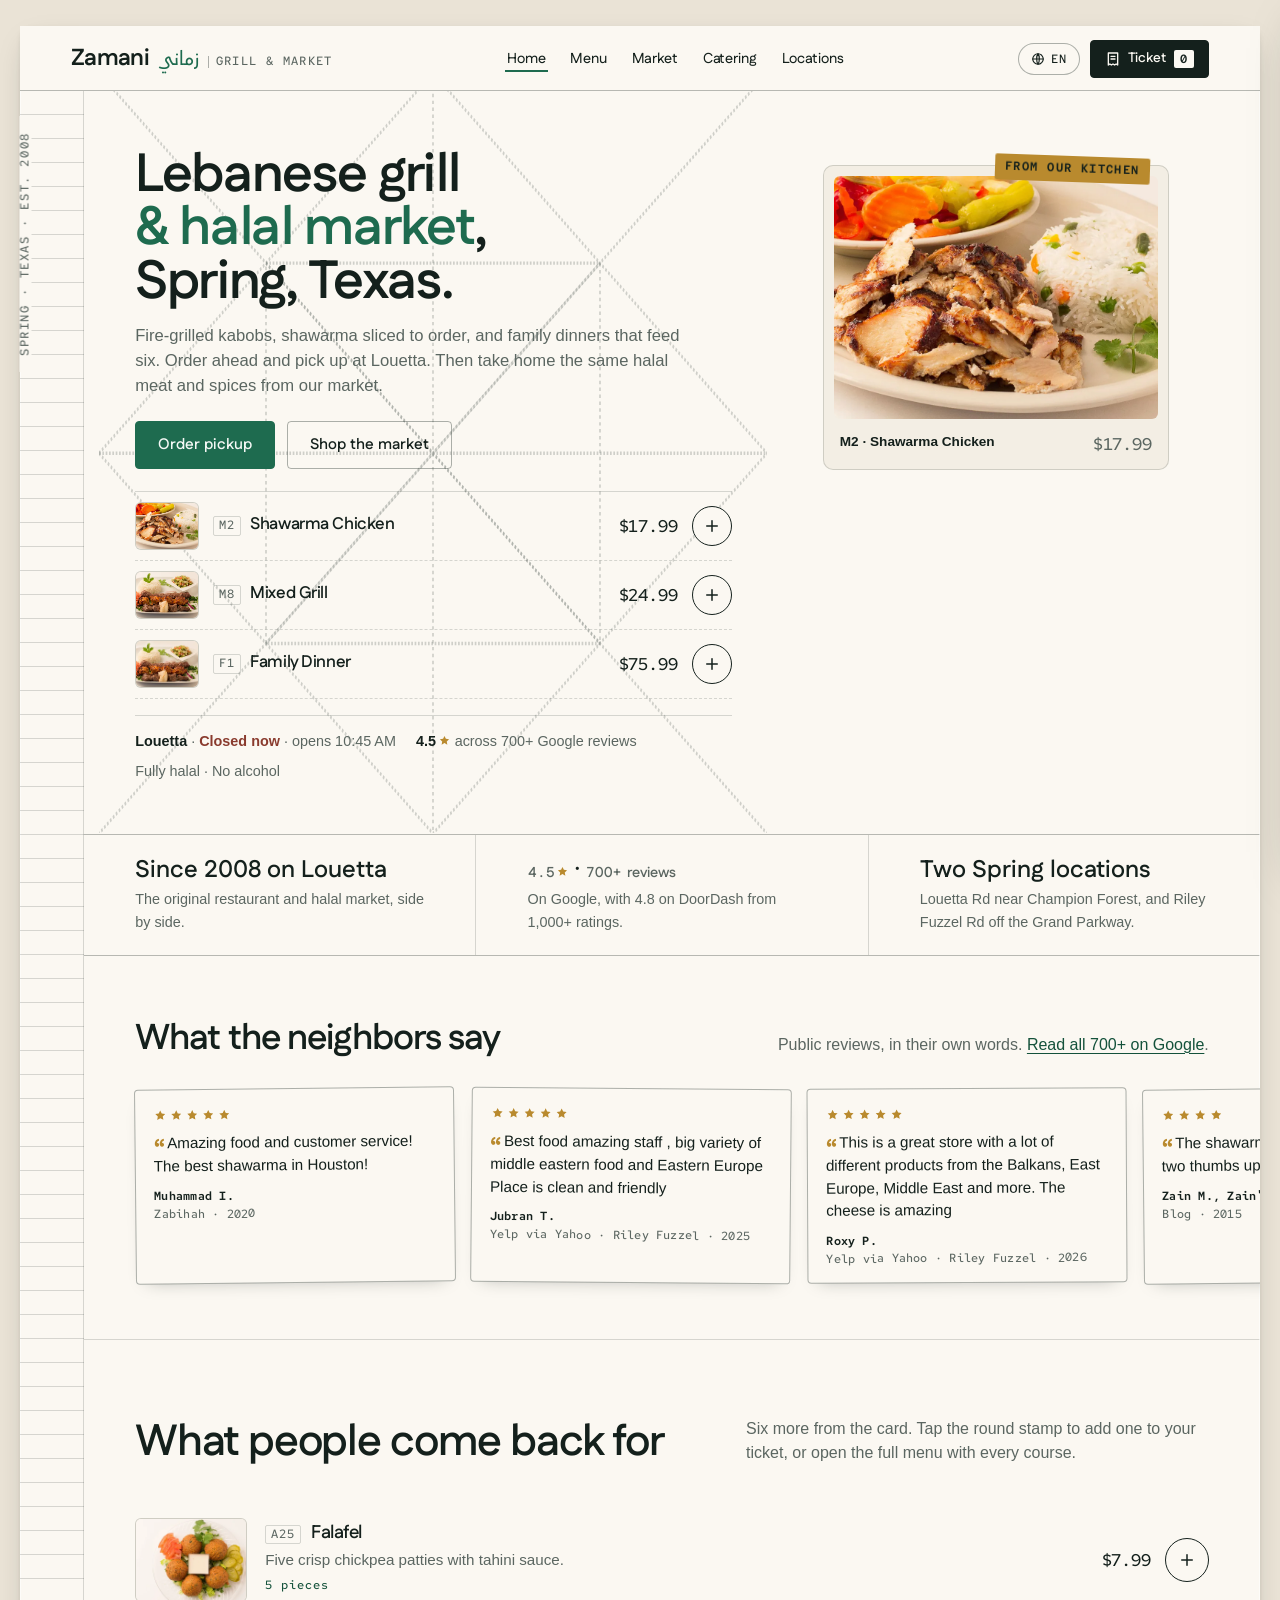
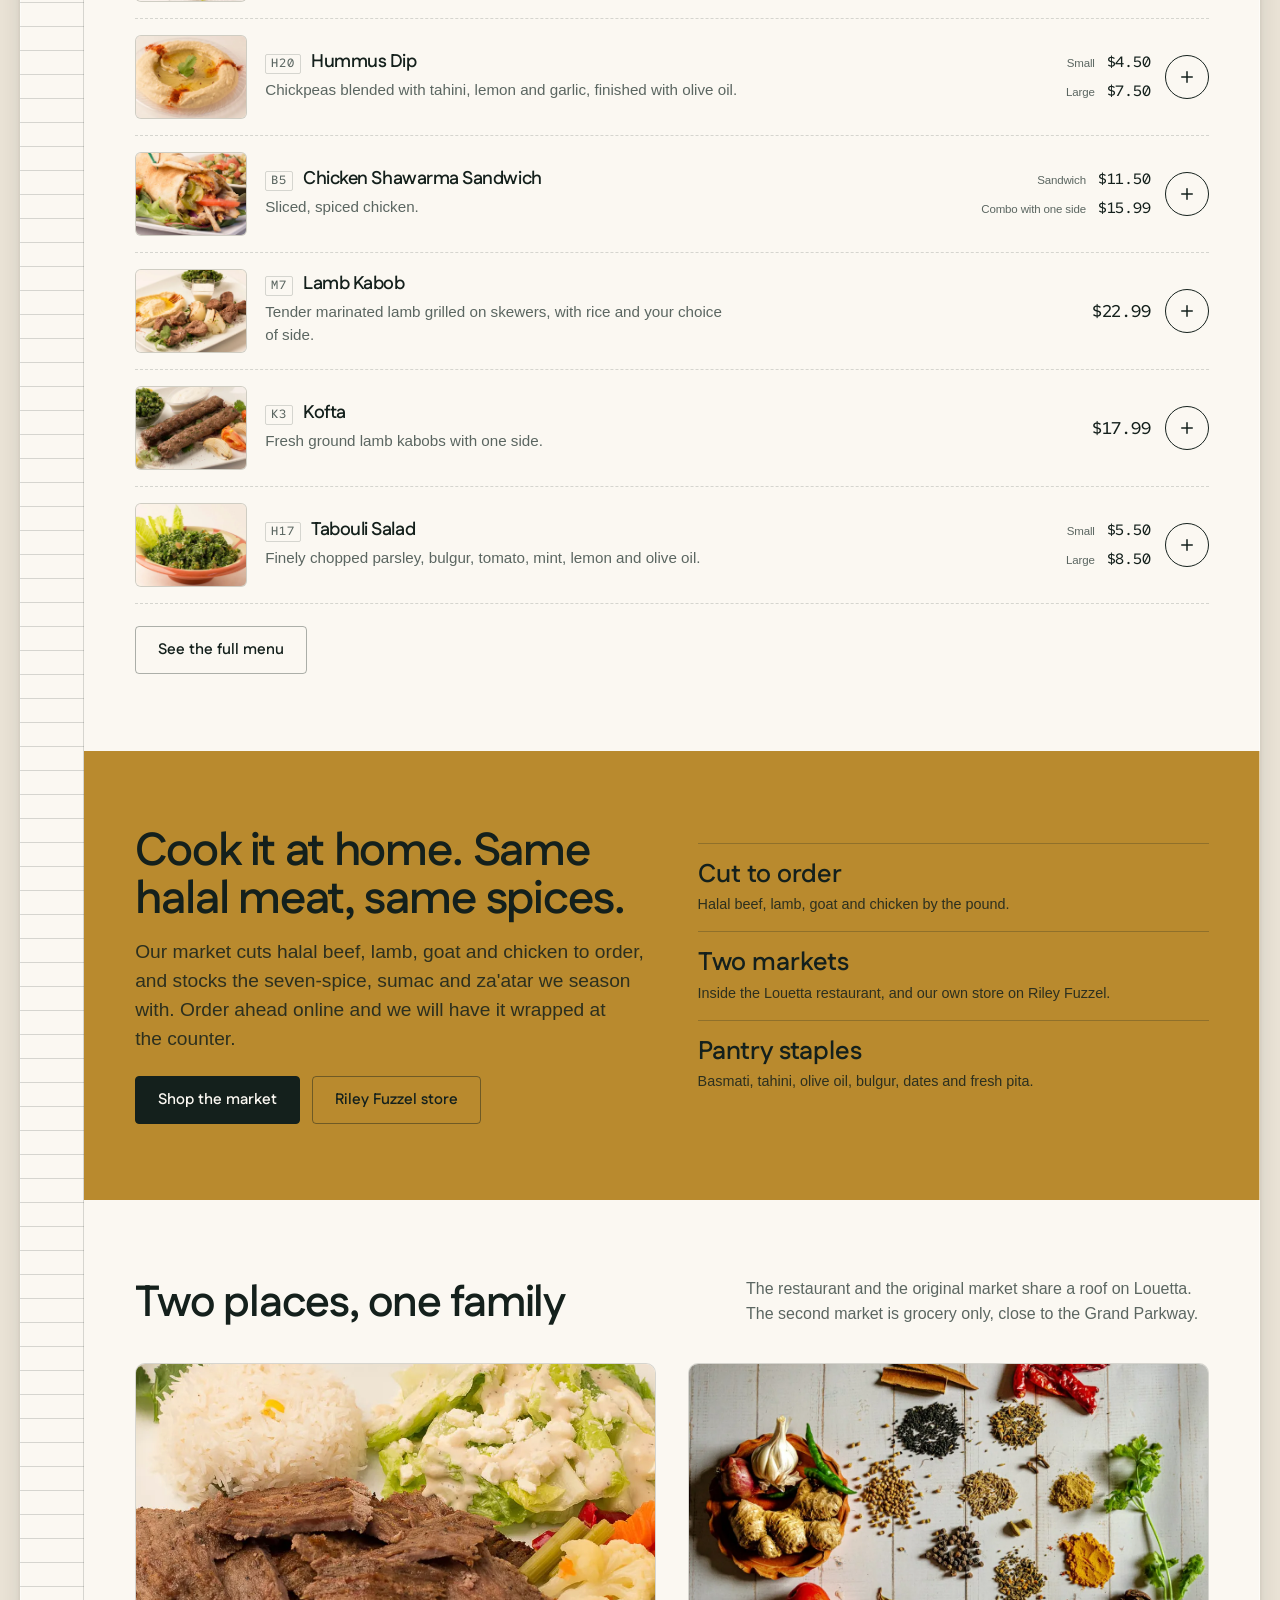
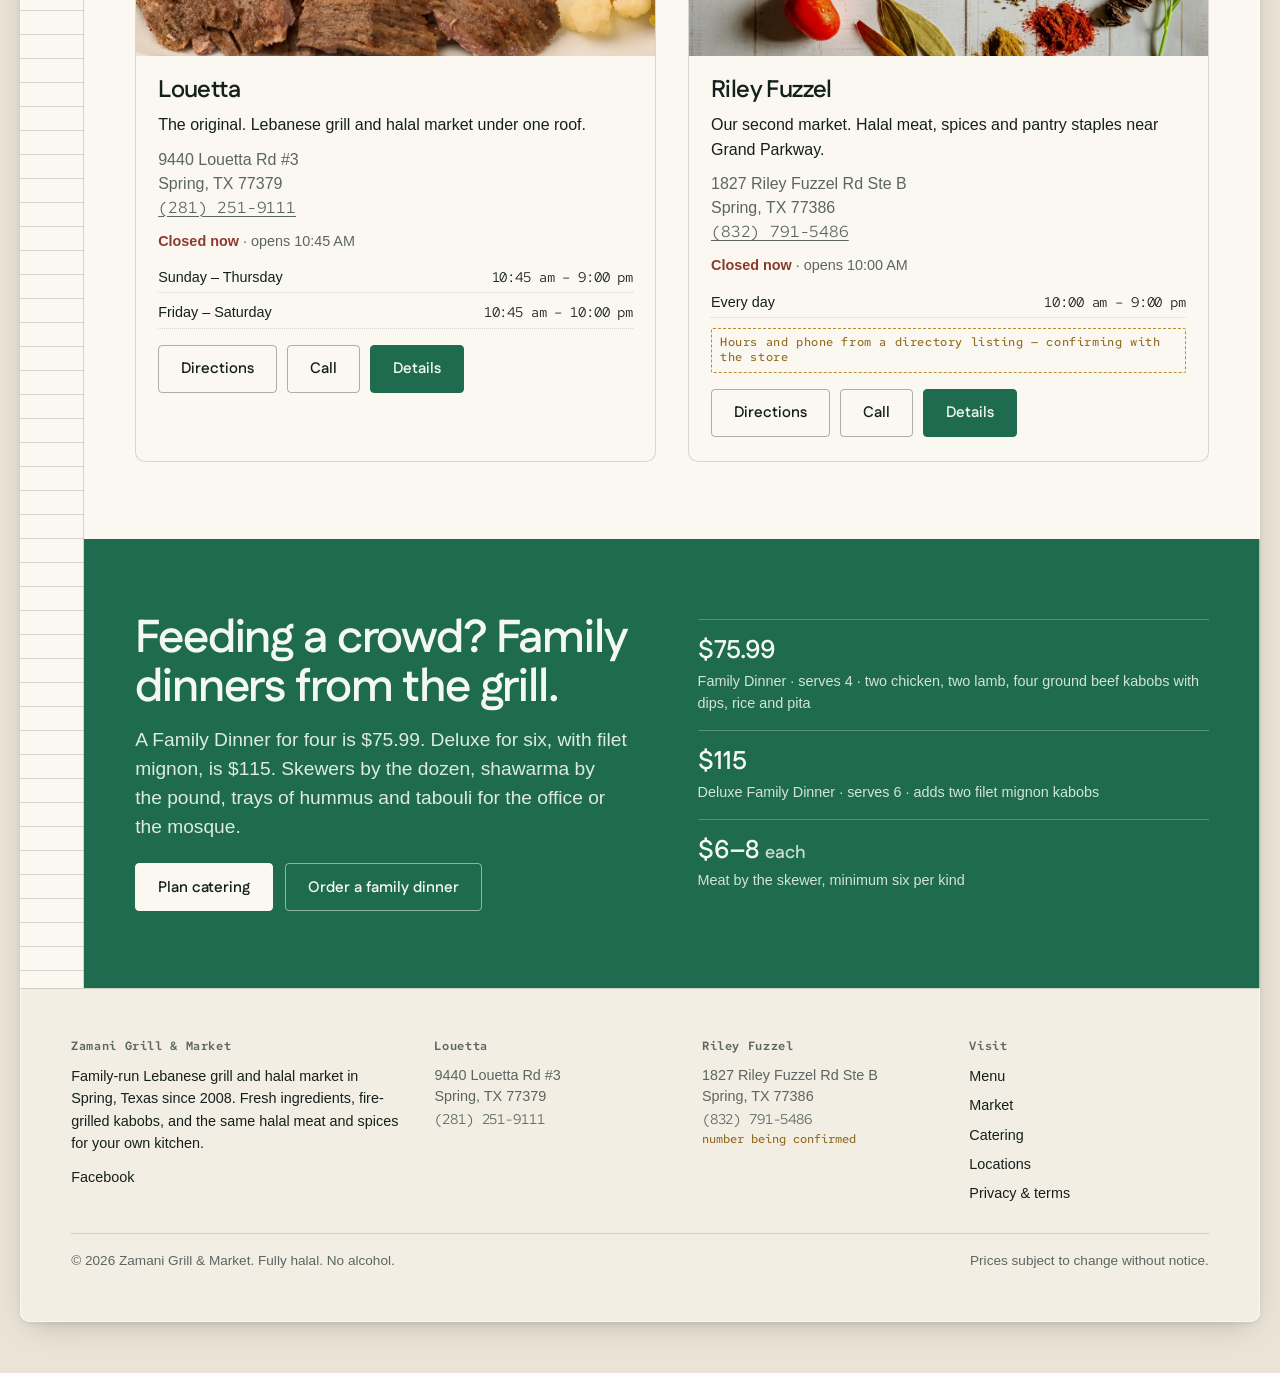
==== index.html @ 1d156557 "Design-system pass: collapse small text onto a 3-step ramp, tokenize on-cedar hairlines, record the " ====
<!doctype html>
<html lang="en" dir="ltr" data-tax="0.0825">
<head>
<title data-i18n="title.home">Zamani Grill &amp; Market · Lebanese Grill and Halal Market in Spring, TX</title>
<meta name="description" content="Family-run Lebanese grill and halal market in Spring, Texas. Order shawarma, kabobs and family dinners for pickup, or shop halal meat and spices at our Louetta and Riley Fuzzel locations.">
<meta property="og:title" content="Zamani Grill & Market — Spring, TX">
<meta property="og:description" content="Lebanese grill and halal market. Order pickup online. Two Spring locations.">
<meta property="og:image" content="https://zamanigrill.com/img/menu/img-7197.webp">
<meta property="og:type" content="website">
<!-- @head -->
<meta charset="utf-8">
<meta name="viewport" content="width=device-width, initial-scale=1, viewport-fit=cover">
<link rel="icon" href="favicon.svg" type="image/svg+xml">
<link rel="canonical" href="https://zamanigrill.com/">
<link rel="alternate" hreflang="ar" href="https://zamanigrill.com/?lang=ar">
<link rel="alternate" hreflang="fa" href="https://zamanigrill.com/?lang=fa">
<link rel="alternate" hreflang="hi" href="https://zamanigrill.com/?lang=hi">
<link rel="alternate" hreflang="ur" href="https://zamanigrill.com/?lang=ur">
<link rel="alternate" hreflang="en" href="https://zamanigrill.com/">
<link rel="alternate" hreflang="x-default" href="https://zamanigrill.com/">
<meta name="theme-color" content="#FBF8F2">
<link rel="preconnect" href="https://fonts.googleapis.com">
<link rel="preconnect" href="https://fonts.gstatic.com" crossorigin>
<link rel="stylesheet" href="https://fonts.googleapis.com/css2?family=Fustat:wght@500..700&family=Red+Hat+Mono:wght@400;500&display=swap">
<link rel="stylesheet" href="css/site.css">
<script>try{var l=localStorage.getItem("zamani-lang");if(l){l=JSON.parse(l);if(l&&l!=="en"){document.documentElement.lang=l;document.documentElement.dir=(l==="hi")?"ltr":"rtl"}}}catch(e){}</script>
<!-- /@head -->
<!-- @jsonld-home -->
<script type="application/ld+json">{"@context":"https://schema.org","@graph":[{"@type":"Organization","@id":"https://zamanigrill.com/#org","name":"Zamani Grill & Market","url":"https://zamanigrill.com/","logo":"https://zamanigrill.com/img/brand/mark.svg","sameAs":["https://www.facebook.com/zamanimarketgrill"]},{"@type":["Restaurant","GroceryStore"],"@id":"https://zamanigrill.com/tx/spring/louetta/#place","name":"Zamani Grill & Market — Louetta","url":"https://zamanigrill.com/tx/spring/louetta/","telephone":"+12812519111","image":"https://zamanigrill.com/img/menu/img-78671.webp","servesCuisine":["Lebanese","Mediterranean","Middle Eastern","Halal"],"priceRange":"$$","acceptsReservations":false,"address":{"@type":"PostalAddress","streetAddress":"9440 Louetta Rd #3","addressLocality":"Spring","addressRegion":"TX","postalCode":"77379","addressCountry":"US"},"geo":{"@type":"GeoCoordinates","latitude":30.0145,"longitude":-95.5413},"openingHoursSpecification":[{"@type":"OpeningHoursSpecification","dayOfWeek":["Sunday","Monday","Tuesday","Wednesday","Thursday"],"opens":"10:45","closes":"21:00"},{"@type":"OpeningHoursSpecification","dayOfWeek":["Friday","Saturday"],"opens":"10:45","closes":"22:00"}],"hasMap":"https://www.google.com/maps/search/?api=1&query=Zamani+Grill+9440+Louetta+Rd+%233+Spring+TX+77379","parentOrganization":{"@id":"https://zamanigrill.com/#org"},"hasMenu":"https://zamanigrill.com/menu"},{"@type":"GroceryStore","@id":"https://zamanigrill.com/tx/spring/riley-fuzzel/#place","name":"Zamani International Market — Riley Fuzzel","url":"https://zamanigrill.com/tx/spring/riley-fuzzel/","image":"https://zamanigrill.com/img/market/spices-white.webp","priceRange":"$$","acceptsReservations":false,"address":{"@type":"PostalAddress","streetAddress":"1827 Riley Fuzzel Rd Ste B","addressLocality":"Spring","addressRegion":"TX","postalCode":"77386","addressCountry":"US"},"geo":{"@type":"GeoCoordinates","latitude":30.105,"longitude":-95.415},"openingHoursSpecification":[{"@type":"OpeningHoursSpecification","dayOfWeek":["Sunday","Monday","Tuesday","Wednesday","Thursday","Friday","Saturday"],"opens":"10:00","closes":"21:00"}],"hasMap":"https://www.google.com/maps/search/?api=1&query=Zamani+International+Market+1827+Riley+Fuzzel+Rd+Ste+B+Spring+TX+77386","parentOrganization":{"@id":"https://zamanigrill.com/#org"}}]}</script>
<!-- /@jsonld-home -->
</head>
<body class="page-home">
<!-- @contract -->
<!--
  DIRECTION CONTRACT — Levant Menu Card (seed 0db87a8c)
  THESIS: The menu is the page. A bright card of typography where every dish, price and pickup time is already set, English and
  Arabic at equal weight, and the photo is the garnish. It refuses the full-bleed food hero with an "Order Online" button.
  OWN-WORLD: Card stock #FBF8F2 as a shadowed sheet on a darker counter; ink #14201C; one cedar green #1E6B4F that owns whole
  regions (order rail, catering band); brass #B98A2E for the market; hairline rules, dashed dish leaders, tabular Red Hat Mono
  prices; Fustat for Latin and Arabic; round stamp "add", pill quantity, square remove; a left ruler rail aligning every course.
  STORY: A hungry neighbor sees the first course and its prices in one glance, adds in one tap, pays on the kitchen's own
  Priority payment page, and learns the same halal meat is sold next door.
  FIRST VIEWPORT: Left 7/12: wordmark, headline, lede, two actions, open-now line. Right 5/12: one framed dish photo cycling
  through the owner's own studio shots under a brass stamp. Phone: frame first, headline, cedar order rail pinned to the bottom.
  FORM: Levant Menu Card, candidate 7 of 7 on the grounded list, assigned by the roll; built code-led.
  FINISH: unreviewed and undocumented is unfinished; this build ends with the finish review, the verdict, DESIGN.md, and every
  shipping raster carrying its provenance.
-->
<!-- /@contract -->
<div class="sheet">
<!-- @header -->
<header class="top">
  <a class="wordmark" href="./" aria-label="Zamani Grill & Market, home"><span class="lat">Zamani</span><span class="ar" lang="ar" aria-hidden="true">زماني</span><span class="sub">Grill &amp; Market</span></a>
  <nav class="nav" aria-label="Site"><a href="./" aria-current="page" data-i18n="nav.home">Home</a><a href="menu" data-i18n="nav.menu">Menu</a><a href="market" data-i18n="nav.market">Market</a><a href="catering" data-i18n="nav.catering">Catering</a><a href="locations" data-i18n="nav.locations">Locations</a></nav>
  <div class="top-actions">
    <details class="lang"><summary aria-label="Language"><svg viewBox="0 0 24 24" fill="none" stroke="currentColor" stroke-width="2" stroke-linecap="round" aria-hidden="true"><circle cx="12" cy="12" r="9"/><path d="M3 12h18M12 3c3 3.5 3 14.5 0 18M12 3c-3 3.5-3 14.5 0 18"/></svg><span class="cur">EN</span></summary><div class="lang-menu" role="group" aria-label="Choose language"></div></details>
    <button type="button" class="cartbtn" data-open-ticket aria-label="Open your ticket"><svg width="16" height="16" viewBox="0 0 24 24" fill="none" stroke="currentColor" stroke-width="2" stroke-linecap="round" stroke-linejoin="round" aria-hidden="true"><path d="M5 3h14v18l-2.3-1.6L14.4 21l-2.4-1.6L9.6 21l-2.3-1.6L5 21z"/><path d="M9 8h6M9 12h6"/></svg><span class="lbl" data-i18n="cart.ticket">Ticket</span><span class="count">0</span></button>
  </div>
</header>
<!-- /@header -->
<div class="grid">
  <div class="rail" aria-hidden="true"><span class="rail-label">Spring · Texas · Est. 2008</span></div>
  <main class="main" id="main">

    <section class="hero">
      <div class="hero-copy">
        <svg class="lattice" viewBox="0 0 400 220" aria-hidden="true" preserveAspectRatio="none">
          <g fill="none" stroke="var(--line-strong)" stroke-width="1" pathLength="1">
            <path d="M0 110 L200 0 L400 110 L200 220 Z"/><path d="M100 55 L300 55 L300 165 L100 165 Z"/><path d="M200 0 V220 M0 110 H400"/>
            <path d="M100 55 L200 110 L300 55 M100 165 L200 110 L300 165"/><path d="M0 0 L400 220 M400 0 L0 220"/>
          </g>
        </svg>
        <h1 data-i18n="hero.h1" data-i18n-html>Lebanese grill <em>&amp; halal market</em>, Spring, Texas.</h1>
        <p class="lede" data-i18n="hero.lede">Fire-grilled kabobs, shawarma sliced to order, and family dinners that feed six. Order ahead and pick up at Louetta. Then take home the same halal meat and spices from our market.</p>
        <div class="hero-cta">
          <a class="btn" href="menu" data-i18n="hero.order">Order pickup</a>
          <a class="btn ghost" href="market" data-i18n="hero.market">Shop the market</a>
        </div>
        <div class="dishes hero-dishes">
          <h2 class="visually-hidden" data-i18n="hero.first">First course</h2>
<!-- @hero-dishes -->
<article class="dish" data-item="{&quot;id&quot;:&quot;M2&quot;,&quot;name&quot;:&quot;Shawarma Chicken&quot;,&quot;kind&quot;:&quot;menu&quot;,&quot;price&quot;:17.99,&quot;choices&quot;:[{&quot;label&quot;:&quot;Side&quot;,&quot;options&quot;:[&quot;House salad&quot;,&quot;Tabouli&quot;,&quot;Hummus&quot;,&quot;Baba ghanouge&quot;,&quot;Rice&quot;,&quot;Fries&quot;,&quot;Cucumbers &amp; yogurt&quot;]}]}" id="item-M2">
  <img class="dish-img" src="img/menu/img-00701-sm.webp" width="480" height="359" alt="Shawarma Chicken" loading="lazy" decoding="async">
  <div class="dish-body"><h3><span class="code">M2</span>Shawarma Chicken</h3><p data-i18n="menu.M2.desc">Sliced chicken shawarma with rice, garlic sauce and your choice of side.</p></div>
  <div class="dish-side"><span class="price">$17.99</span><button type="button" class="add" aria-label="Add Shawarma Chicken"><svg viewBox="0 0 24 24" aria-hidden="true"><path d="M12 5v14M5 12h14"/></svg></button></div>
</article>
<article class="dish" data-item="{&quot;id&quot;:&quot;M8&quot;,&quot;name&quot;:&quot;Mixed Grill&quot;,&quot;kind&quot;:&quot;menu&quot;,&quot;price&quot;:24.99,&quot;choices&quot;:[{&quot;label&quot;:&quot;Side&quot;,&quot;options&quot;:[&quot;House salad&quot;,&quot;Tabouli&quot;,&quot;Hummus&quot;,&quot;Baba ghanouge&quot;,&quot;Rice&quot;,&quot;Fries&quot;,&quot;Cucumbers &amp; yogurt&quot;]}]}" id="item-M8">
  <img class="dish-img" src="img/menu/img-7197-sm.webp" width="480" height="359" alt="Mixed Grill" loading="lazy" decoding="async">
  <div class="dish-body"><h3><span class="code">M8</span>Mixed Grill</h3><p data-i18n="menu.M8.desc">One skewer each of chicken, lamb and ground beef kabob, with rice, garlic sauce and your choice of side.</p></div>
  <div class="dish-side"><span class="price">$24.99</span><button type="button" class="add" aria-label="Add Mixed Grill"><svg viewBox="0 0 24 24" aria-hidden="true"><path d="M12 5v14M5 12h14"/></svg></button></div>
</article>
<article class="dish" data-item="{&quot;id&quot;:&quot;F1&quot;,&quot;name&quot;:&quot;Family Dinner&quot;,&quot;kind&quot;:&quot;menu&quot;,&quot;price&quot;:75.99}" id="item-F1">
  <img class="dish-img" src="img/menu/zamani-mediterranean-grill-spring-01-sm.webp" width="480" height="359" alt="Family Dinner" loading="lazy" decoding="async">
  <div class="dish-body"><h3><span class="code">F1</span>Family Dinner</h3><p data-i18n="menu.F1.desc">Serves 4. Two chicken tika kabobs, two lamb kabobs, four ground beef kabobs, hummus, baba ghanouge, rice, garlic sauce and pita bread.</p><span class="tag">Serves 4</span></div>
  <div class="dish-side"><span class="price">$75.99</span><button type="button" class="add" aria-label="Add Family Dinner"><svg viewBox="0 0 24 24" aria-hidden="true"><path d="M12 5v14M5 12h14"/></svg></button></div>
</article>
<!-- /@hero-dishes -->
        </div>
        <div class="hero-meta">
          <span><b>Louetta</b> · <span data-open-now='[{"dayCodes":["Su","Mo","Tu","We","Th"],"open":"10:45","close":"21:00"},{"dayCodes":["Fr","Sa"],"open":"10:45","close":"22:00"}]'>Sun–Thu 10:45 am–9 pm · Fri–Sat to 10 pm</span></span>
          <span><b class="num">4.5<svg class="star" viewBox="0 0 24 24" aria-hidden="true"><path d="M12 3.5l2.6 5.4 5.9.8-4.3 4.1 1.1 5.9L12 16.9l-5.3 2.8 1.1-5.9-4.3-4.1 5.9-.8z"/></svg></b> <span data-i18n="hero.reviews">across 700+ Google reviews</span></span>
          <span data-i18n="hero.halal">Fully halal · No alcohol</span>
        </div>
      </div>
      <figure class="frame hero-frame" id="hero-frame">
        <span class="stamp" data-i18n="hero.stamp">From our kitchen</span>
        <img src="img/menu/img-00701.webp" width="900" height="674" alt="Sliced chicken shawarma over rice with pickled vegetables" fetchpriority="high" decoding="async">
        <figcaption><b>M2 · Shawarma Chicken</b><span class="price">$17.99</span></figcaption>
      </figure>
    </section>

    <div class="proof">
      <div><b data-i18n="proof.1b">Since 2008 on Louetta</b><span data-i18n="proof.1s">The original restaurant and halal market, side by side.</span></div>
      <div><b><span class="num">4.5<svg class="star" viewBox="0 0 24 24" aria-hidden="true"><path d="M12 3.5l2.6 5.4 5.9.8-4.3 4.1 1.1 5.9L12 16.9l-5.3 2.8 1.1-5.9-4.3-4.1 5.9-.8z"/></svg></span> · <span class="num">700+</span> <span data-i18n="proof.2b">reviews</span></b><span data-i18n="proof.2s">On Google, with 4.8 on DoorDash from 1,000+ ratings.</span></div>
      <div><b data-i18n="proof.3b">Two Spring locations</b><span data-i18n="proof.3s">Louetta Rd near Champion Forest, and Riley Fuzzel Rd off the Grand Parkway.</span></div>
    </div>

    <section class="reviews" aria-labelledby="h-rev">
      <div class="section-head"><h2 id="h-rev" data-i18n="rev.h2">What the neighbors say</h2><p data-i18n="rev.p" data-i18n-html>Public reviews, in their own words. <a href="https://www.google.com/maps/search/?api=1&query=Zamani+Grill+9440+Louetta+Rd+%233+Spring+TX+77379" target="_blank" rel="noopener">Read all 700+ on Google</a>.</p></div>
      <div class="marquee" role="list">
<!-- @reviews -->
<article class="slip" role="listitem"><div class="stars" aria-label="5 out of 5"><svg class="star" viewBox="0 0 24 24" aria-hidden="true"><path d="M12 3.5l2.6 5.4 5.9.8-4.3 4.1 1.1 5.9L12 16.9l-5.3 2.8 1.1-5.9-4.3-4.1 5.9-.8z"/></svg><svg class="star" viewBox="0 0 24 24" aria-hidden="true"><path d="M12 3.5l2.6 5.4 5.9.8-4.3 4.1 1.1 5.9L12 16.9l-5.3 2.8 1.1-5.9-4.3-4.1 5.9-.8z"/></svg><svg class="star" viewBox="0 0 24 24" aria-hidden="true"><path d="M12 3.5l2.6 5.4 5.9.8-4.3 4.1 1.1 5.9L12 16.9l-5.3 2.8 1.1-5.9-4.3-4.1 5.9-.8z"/></svg><svg class="star" viewBox="0 0 24 24" aria-hidden="true"><path d="M12 3.5l2.6 5.4 5.9.8-4.3 4.1 1.1 5.9L12 16.9l-5.3 2.8 1.1-5.9-4.3-4.1 5.9-.8z"/></svg><svg class="star" viewBox="0 0 24 24" aria-hidden="true"><path d="M12 3.5l2.6 5.4 5.9.8-4.3 4.1 1.1 5.9L12 16.9l-5.3 2.8 1.1-5.9-4.3-4.1 5.9-.8z"/></svg></div><blockquote lang="en">Amazing food and customer service! The best shawarma in Houston!</blockquote><footer><b>Muhammad I.</b><span>Zabihah · 2020</span></footer></article><article class="slip" role="listitem"><div class="stars" aria-label="5 out of 5"><svg class="star" viewBox="0 0 24 24" aria-hidden="true"><path d="M12 3.5l2.6 5.4 5.9.8-4.3 4.1 1.1 5.9L12 16.9l-5.3 2.8 1.1-5.9-4.3-4.1 5.9-.8z"/></svg><svg class="star" viewBox="0 0 24 24" aria-hidden="true"><path d="M12 3.5l2.6 5.4 5.9.8-4.3 4.1 1.1 5.9L12 16.9l-5.3 2.8 1.1-5.9-4.3-4.1 5.9-.8z"/></svg><svg class="star" viewBox="0 0 24 24" aria-hidden="true"><path d="M12 3.5l2.6 5.4 5.9.8-4.3 4.1 1.1 5.9L12 16.9l-5.3 2.8 1.1-5.9-4.3-4.1 5.9-.8z"/></svg><svg class="star" viewBox="0 0 24 24" aria-hidden="true"><path d="M12 3.5l2.6 5.4 5.9.8-4.3 4.1 1.1 5.9L12 16.9l-5.3 2.8 1.1-5.9-4.3-4.1 5.9-.8z"/></svg><svg class="star" viewBox="0 0 24 24" aria-hidden="true"><path d="M12 3.5l2.6 5.4 5.9.8-4.3 4.1 1.1 5.9L12 16.9l-5.3 2.8 1.1-5.9-4.3-4.1 5.9-.8z"/></svg></div><blockquote lang="en">Best food amazing staff , big variety of middle eastern food and Eastern Europe Place is clean and friendly</blockquote><footer><b>Jubran T.</b><span>Yelp via Yahoo · Riley Fuzzel · 2025</span></footer></article><article class="slip" role="listitem"><div class="stars" aria-label="5 out of 5"><svg class="star" viewBox="0 0 24 24" aria-hidden="true"><path d="M12 3.5l2.6 5.4 5.9.8-4.3 4.1 1.1 5.9L12 16.9l-5.3 2.8 1.1-5.9-4.3-4.1 5.9-.8z"/></svg><svg class="star" viewBox="0 0 24 24" aria-hidden="true"><path d="M12 3.5l2.6 5.4 5.9.8-4.3 4.1 1.1 5.9L12 16.9l-5.3 2.8 1.1-5.9-4.3-4.1 5.9-.8z"/></svg><svg class="star" viewBox="0 0 24 24" aria-hidden="true"><path d="M12 3.5l2.6 5.4 5.9.8-4.3 4.1 1.1 5.9L12 16.9l-5.3 2.8 1.1-5.9-4.3-4.1 5.9-.8z"/></svg><svg class="star" viewBox="0 0 24 24" aria-hidden="true"><path d="M12 3.5l2.6 5.4 5.9.8-4.3 4.1 1.1 5.9L12 16.9l-5.3 2.8 1.1-5.9-4.3-4.1 5.9-.8z"/></svg><svg class="star" viewBox="0 0 24 24" aria-hidden="true"><path d="M12 3.5l2.6 5.4 5.9.8-4.3 4.1 1.1 5.9L12 16.9l-5.3 2.8 1.1-5.9-4.3-4.1 5.9-.8z"/></svg></div><blockquote lang="en">This is a great store with a lot of different products from the Balkans, East Europe, Middle East and more. The cheese is amazing</blockquote><footer><b>Roxy P.</b><span>Yelp via Yahoo · Riley Fuzzel · 2026</span></footer></article><article class="slip" role="listitem"><div class="stars" aria-label="4 out of 5"><svg class="star" viewBox="0 0 24 24" aria-hidden="true"><path d="M12 3.5l2.6 5.4 5.9.8-4.3 4.1 1.1 5.9L12 16.9l-5.3 2.8 1.1-5.9-4.3-4.1 5.9-.8z"/></svg><svg class="star" viewBox="0 0 24 24" aria-hidden="true"><path d="M12 3.5l2.6 5.4 5.9.8-4.3 4.1 1.1 5.9L12 16.9l-5.3 2.8 1.1-5.9-4.3-4.1 5.9-.8z"/></svg><svg class="star" viewBox="0 0 24 24" aria-hidden="true"><path d="M12 3.5l2.6 5.4 5.9.8-4.3 4.1 1.1 5.9L12 16.9l-5.3 2.8 1.1-5.9-4.3-4.1 5.9-.8z"/></svg><svg class="star" viewBox="0 0 24 24" aria-hidden="true"><path d="M12 3.5l2.6 5.4 5.9.8-4.3 4.1 1.1 5.9L12 16.9l-5.3 2.8 1.1-5.9-4.3-4.1 5.9-.8z"/></svg></div><blockquote lang="en">The shawarma was great! ... Overall, two thumbs up.</blockquote><footer><b>Zain M., Zain&#39;s Halal Reviews</b><span>Blog · 2015</span></footer></article><article class="slip" role="listitem"><div class="stars" aria-label="5 out of 5"><svg class="star" viewBox="0 0 24 24" aria-hidden="true"><path d="M12 3.5l2.6 5.4 5.9.8-4.3 4.1 1.1 5.9L12 16.9l-5.3 2.8 1.1-5.9-4.3-4.1 5.9-.8z"/></svg><svg class="star" viewBox="0 0 24 24" aria-hidden="true"><path d="M12 3.5l2.6 5.4 5.9.8-4.3 4.1 1.1 5.9L12 16.9l-5.3 2.8 1.1-5.9-4.3-4.1 5.9-.8z"/></svg><svg class="star" viewBox="0 0 24 24" aria-hidden="true"><path d="M12 3.5l2.6 5.4 5.9.8-4.3 4.1 1.1 5.9L12 16.9l-5.3 2.8 1.1-5.9-4.3-4.1 5.9-.8z"/></svg><svg class="star" viewBox="0 0 24 24" aria-hidden="true"><path d="M12 3.5l2.6 5.4 5.9.8-4.3 4.1 1.1 5.9L12 16.9l-5.3 2.8 1.1-5.9-4.3-4.1 5.9-.8z"/></svg><svg class="star" viewBox="0 0 24 24" aria-hidden="true"><path d="M12 3.5l2.6 5.4 5.9.8-4.3 4.1 1.1 5.9L12 16.9l-5.3 2.8 1.1-5.9-4.3-4.1 5.9-.8z"/></svg></div><blockquote lang="en">Came here for the first time. Has a good variety of spices and international snacks. I like the Russian wafers they have, my go to purchase.</blockquote><footer><b>Nessa H.</b><span>Yelp via Yahoo · Riley Fuzzel · 2026</span></footer></article><article class="slip" role="listitem"><div class="stars" aria-label="4 out of 5"><svg class="star" viewBox="0 0 24 24" aria-hidden="true"><path d="M12 3.5l2.6 5.4 5.9.8-4.3 4.1 1.1 5.9L12 16.9l-5.3 2.8 1.1-5.9-4.3-4.1 5.9-.8z"/></svg><svg class="star" viewBox="0 0 24 24" aria-hidden="true"><path d="M12 3.5l2.6 5.4 5.9.8-4.3 4.1 1.1 5.9L12 16.9l-5.3 2.8 1.1-5.9-4.3-4.1 5.9-.8z"/></svg><svg class="star" viewBox="0 0 24 24" aria-hidden="true"><path d="M12 3.5l2.6 5.4 5.9.8-4.3 4.1 1.1 5.9L12 16.9l-5.3 2.8 1.1-5.9-4.3-4.1 5.9-.8z"/></svg><svg class="star" viewBox="0 0 24 24" aria-hidden="true"><path d="M12 3.5l2.6 5.4 5.9.8-4.3 4.1 1.1 5.9L12 16.9l-5.3 2.8 1.1-5.9-4.3-4.1 5.9-.8z"/></svg></div><blockquote lang="en">Good platters. I liked their sauces that complement the food very well. They have good beef and Chicken shwarma / platters.</blockquote><footer><b>Muazzam S.</b><span>Zabihah · 2017</span></footer></article><article class="slip" role="listitem"><div class="stars" aria-label="5 out of 5"><svg class="star" viewBox="0 0 24 24" aria-hidden="true"><path d="M12 3.5l2.6 5.4 5.9.8-4.3 4.1 1.1 5.9L12 16.9l-5.3 2.8 1.1-5.9-4.3-4.1 5.9-.8z"/></svg><svg class="star" viewBox="0 0 24 24" aria-hidden="true"><path d="M12 3.5l2.6 5.4 5.9.8-4.3 4.1 1.1 5.9L12 16.9l-5.3 2.8 1.1-5.9-4.3-4.1 5.9-.8z"/></svg><svg class="star" viewBox="0 0 24 24" aria-hidden="true"><path d="M12 3.5l2.6 5.4 5.9.8-4.3 4.1 1.1 5.9L12 16.9l-5.3 2.8 1.1-5.9-4.3-4.1 5.9-.8z"/></svg><svg class="star" viewBox="0 0 24 24" aria-hidden="true"><path d="M12 3.5l2.6 5.4 5.9.8-4.3 4.1 1.1 5.9L12 16.9l-5.3 2.8 1.1-5.9-4.3-4.1 5.9-.8z"/></svg><svg class="star" viewBox="0 0 24 24" aria-hidden="true"><path d="M12 3.5l2.6 5.4 5.9.8-4.3 4.1 1.1 5.9L12 16.9l-5.3 2.8 1.1-5.9-4.3-4.1 5.9-.8z"/></svg></div><blockquote lang="en">This is one of the better Arabic restaurants in Houston. Ive been to a lot of Arabic restaurants and this one is one of the best.</blockquote><footer><b>Halal Foodie</b><span>Zabihah · 2008</span></footer></article><article class="slip" role="listitem"><div class="stars" aria-label="4 out of 5"><svg class="star" viewBox="0 0 24 24" aria-hidden="true"><path d="M12 3.5l2.6 5.4 5.9.8-4.3 4.1 1.1 5.9L12 16.9l-5.3 2.8 1.1-5.9-4.3-4.1 5.9-.8z"/></svg><svg class="star" viewBox="0 0 24 24" aria-hidden="true"><path d="M12 3.5l2.6 5.4 5.9.8-4.3 4.1 1.1 5.9L12 16.9l-5.3 2.8 1.1-5.9-4.3-4.1 5.9-.8z"/></svg><svg class="star" viewBox="0 0 24 24" aria-hidden="true"><path d="M12 3.5l2.6 5.4 5.9.8-4.3 4.1 1.1 5.9L12 16.9l-5.3 2.8 1.1-5.9-4.3-4.1 5.9-.8z"/></svg><svg class="star" viewBox="0 0 24 24" aria-hidden="true"><path d="M12 3.5l2.6 5.4 5.9.8-4.3 4.1 1.1 5.9L12 16.9l-5.3 2.8 1.1-5.9-4.3-4.1 5.9-.8z"/></svg></div><blockquote lang="en">It&#39;s very casual but very clean. I&#39;ve seen a lot of non-Muslims that eat here, too, so anyone with a Western taste will like it as well.</blockquote><footer><b>M. O.</b><span>Zabihah · 2005</span></footer></article><article class="slip" role="listitem"><div class="stars" aria-label="4 out of 5"><svg class="star" viewBox="0 0 24 24" aria-hidden="true"><path d="M12 3.5l2.6 5.4 5.9.8-4.3 4.1 1.1 5.9L12 16.9l-5.3 2.8 1.1-5.9-4.3-4.1 5.9-.8z"/></svg><svg class="star" viewBox="0 0 24 24" aria-hidden="true"><path d="M12 3.5l2.6 5.4 5.9.8-4.3 4.1 1.1 5.9L12 16.9l-5.3 2.8 1.1-5.9-4.3-4.1 5.9-.8z"/></svg><svg class="star" viewBox="0 0 24 24" aria-hidden="true"><path d="M12 3.5l2.6 5.4 5.9.8-4.3 4.1 1.1 5.9L12 16.9l-5.3 2.8 1.1-5.9-4.3-4.1 5.9-.8z"/></svg><svg class="star" viewBox="0 0 24 24" aria-hidden="true"><path d="M12 3.5l2.6 5.4 5.9.8-4.3 4.1 1.1 5.9L12 16.9l-5.3 2.8 1.1-5.9-4.3-4.1 5.9-.8z"/></svg></div><blockquote lang="en">Good, fast food style. The kebab/shwarma sandwiches and platters are good, and reasonably priced.</blockquote><footer><b>Irfan A.</b><span>Zabihah · 2005</span></footer></article><div class="marquee-copy" aria-hidden="true" style="display:contents"><article class="slip"><div class="stars" aria-label="5 out of 5"><svg class="star" viewBox="0 0 24 24" aria-hidden="true"><path d="M12 3.5l2.6 5.4 5.9.8-4.3 4.1 1.1 5.9L12 16.9l-5.3 2.8 1.1-5.9-4.3-4.1 5.9-.8z"/></svg><svg class="star" viewBox="0 0 24 24" aria-hidden="true"><path d="M12 3.5l2.6 5.4 5.9.8-4.3 4.1 1.1 5.9L12 16.9l-5.3 2.8 1.1-5.9-4.3-4.1 5.9-.8z"/></svg><svg class="star" viewBox="0 0 24 24" aria-hidden="true"><path d="M12 3.5l2.6 5.4 5.9.8-4.3 4.1 1.1 5.9L12 16.9l-5.3 2.8 1.1-5.9-4.3-4.1 5.9-.8z"/></svg><svg class="star" viewBox="0 0 24 24" aria-hidden="true"><path d="M12 3.5l2.6 5.4 5.9.8-4.3 4.1 1.1 5.9L12 16.9l-5.3 2.8 1.1-5.9-4.3-4.1 5.9-.8z"/></svg><svg class="star" viewBox="0 0 24 24" aria-hidden="true"><path d="M12 3.5l2.6 5.4 5.9.8-4.3 4.1 1.1 5.9L12 16.9l-5.3 2.8 1.1-5.9-4.3-4.1 5.9-.8z"/></svg></div><blockquote lang="en">Amazing food and customer service! The best shawarma in Houston!</blockquote><footer><b>Muhammad I.</b><span>Zabihah · 2020</span></footer></article><article class="slip"><div class="stars" aria-label="5 out of 5"><svg class="star" viewBox="0 0 24 24" aria-hidden="true"><path d="M12 3.5l2.6 5.4 5.9.8-4.3 4.1 1.1 5.9L12 16.9l-5.3 2.8 1.1-5.9-4.3-4.1 5.9-.8z"/></svg><svg class="star" viewBox="0 0 24 24" aria-hidden="true"><path d="M12 3.5l2.6 5.4 5.9.8-4.3 4.1 1.1 5.9L12 16.9l-5.3 2.8 1.1-5.9-4.3-4.1 5.9-.8z"/></svg><svg class="star" viewBox="0 0 24 24" aria-hidden="true"><path d="M12 3.5l2.6 5.4 5.9.8-4.3 4.1 1.1 5.9L12 16.9l-5.3 2.8 1.1-5.9-4.3-4.1 5.9-.8z"/></svg><svg class="star" viewBox="0 0 24 24" aria-hidden="true"><path d="M12 3.5l2.6 5.4 5.9.8-4.3 4.1 1.1 5.9L12 16.9l-5.3 2.8 1.1-5.9-4.3-4.1 5.9-.8z"/></svg><svg class="star" viewBox="0 0 24 24" aria-hidden="true"><path d="M12 3.5l2.6 5.4 5.9.8-4.3 4.1 1.1 5.9L12 16.9l-5.3 2.8 1.1-5.9-4.3-4.1 5.9-.8z"/></svg></div><blockquote lang="en">Best food amazing staff , big variety of middle eastern food and Eastern Europe Place is clean and friendly</blockquote><footer><b>Jubran T.</b><span>Yelp via Yahoo · Riley Fuzzel · 2025</span></footer></article><article class="slip"><div class="stars" aria-label="5 out of 5"><svg class="star" viewBox="0 0 24 24" aria-hidden="true"><path d="M12 3.5l2.6 5.4 5.9.8-4.3 4.1 1.1 5.9L12 16.9l-5.3 2.8 1.1-5.9-4.3-4.1 5.9-.8z"/></svg><svg class="star" viewBox="0 0 24 24" aria-hidden="true"><path d="M12 3.5l2.6 5.4 5.9.8-4.3 4.1 1.1 5.9L12 16.9l-5.3 2.8 1.1-5.9-4.3-4.1 5.9-.8z"/></svg><svg class="star" viewBox="0 0 24 24" aria-hidden="true"><path d="M12 3.5l2.6 5.4 5.9.8-4.3 4.1 1.1 5.9L12 16.9l-5.3 2.8 1.1-5.9-4.3-4.1 5.9-.8z"/></svg><svg class="star" viewBox="0 0 24 24" aria-hidden="true"><path d="M12 3.5l2.6 5.4 5.9.8-4.3 4.1 1.1 5.9L12 16.9l-5.3 2.8 1.1-5.9-4.3-4.1 5.9-.8z"/></svg><svg class="star" viewBox="0 0 24 24" aria-hidden="true"><path d="M12 3.5l2.6 5.4 5.9.8-4.3 4.1 1.1 5.9L12 16.9l-5.3 2.8 1.1-5.9-4.3-4.1 5.9-.8z"/></svg></div><blockquote lang="en">This is a great store with a lot of different products from the Balkans, East Europe, Middle East and more. The cheese is amazing</blockquote><footer><b>Roxy P.</b><span>Yelp via Yahoo · Riley Fuzzel · 2026</span></footer></article><article class="slip"><div class="stars" aria-label="4 out of 5"><svg class="star" viewBox="0 0 24 24" aria-hidden="true"><path d="M12 3.5l2.6 5.4 5.9.8-4.3 4.1 1.1 5.9L12 16.9l-5.3 2.8 1.1-5.9-4.3-4.1 5.9-.8z"/></svg><svg class="star" viewBox="0 0 24 24" aria-hidden="true"><path d="M12 3.5l2.6 5.4 5.9.8-4.3 4.1 1.1 5.9L12 16.9l-5.3 2.8 1.1-5.9-4.3-4.1 5.9-.8z"/></svg><svg class="star" viewBox="0 0 24 24" aria-hidden="true"><path d="M12 3.5l2.6 5.4 5.9.8-4.3 4.1 1.1 5.9L12 16.9l-5.3 2.8 1.1-5.9-4.3-4.1 5.9-.8z"/></svg><svg class="star" viewBox="0 0 24 24" aria-hidden="true"><path d="M12 3.5l2.6 5.4 5.9.8-4.3 4.1 1.1 5.9L12 16.9l-5.3 2.8 1.1-5.9-4.3-4.1 5.9-.8z"/></svg></div><blockquote lang="en">The shawarma was great! ... Overall, two thumbs up.</blockquote><footer><b>Zain M., Zain&#39;s Halal Reviews</b><span>Blog · 2015</span></footer></article><article class="slip"><div class="stars" aria-label="5 out of 5"><svg class="star" viewBox="0 0 24 24" aria-hidden="true"><path d="M12 3.5l2.6 5.4 5.9.8-4.3 4.1 1.1 5.9L12 16.9l-5.3 2.8 1.1-5.9-4.3-4.1 5.9-.8z"/></svg><svg class="star" viewBox="0 0 24 24" aria-hidden="true"><path d="M12 3.5l2.6 5.4 5.9.8-4.3 4.1 1.1 5.9L12 16.9l-5.3 2.8 1.1-5.9-4.3-4.1 5.9-.8z"/></svg><svg class="star" viewBox="0 0 24 24" aria-hidden="true"><path d="M12 3.5l2.6 5.4 5.9.8-4.3 4.1 1.1 5.9L12 16.9l-5.3 2.8 1.1-5.9-4.3-4.1 5.9-.8z"/></svg><svg class="star" viewBox="0 0 24 24" aria-hidden="true"><path d="M12 3.5l2.6 5.4 5.9.8-4.3 4.1 1.1 5.9L12 16.9l-5.3 2.8 1.1-5.9-4.3-4.1 5.9-.8z"/></svg><svg class="star" viewBox="0 0 24 24" aria-hidden="true"><path d="M12 3.5l2.6 5.4 5.9.8-4.3 4.1 1.1 5.9L12 16.9l-5.3 2.8 1.1-5.9-4.3-4.1 5.9-.8z"/></svg></div><blockquote lang="en">Came here for the first time. Has a good variety of spices and international snacks. I like the Russian wafers they have, my go to purchase.</blockquote><footer><b>Nessa H.</b><span>Yelp via Yahoo · Riley Fuzzel · 2026</span></footer></article><article class="slip"><div class="stars" aria-label="4 out of 5"><svg class="star" viewBox="0 0 24 24" aria-hidden="true"><path d="M12 3.5l2.6 5.4 5.9.8-4.3 4.1 1.1 5.9L12 16.9l-5.3 2.8 1.1-5.9-4.3-4.1 5.9-.8z"/></svg><svg class="star" viewBox="0 0 24 24" aria-hidden="true"><path d="M12 3.5l2.6 5.4 5.9.8-4.3 4.1 1.1 5.9L12 16.9l-5.3 2.8 1.1-5.9-4.3-4.1 5.9-.8z"/></svg><svg class="star" viewBox="0 0 24 24" aria-hidden="true"><path d="M12 3.5l2.6 5.4 5.9.8-4.3 4.1 1.1 5.9L12 16.9l-5.3 2.8 1.1-5.9-4.3-4.1 5.9-.8z"/></svg><svg class="star" viewBox="0 0 24 24" aria-hidden="true"><path d="M12 3.5l2.6 5.4 5.9.8-4.3 4.1 1.1 5.9L12 16.9l-5.3 2.8 1.1-5.9-4.3-4.1 5.9-.8z"/></svg></div><blockquote lang="en">Good platters. I liked their sauces that complement the food very well. They have good beef and Chicken shwarma / platters.</blockquote><footer><b>Muazzam S.</b><span>Zabihah · 2017</span></footer></article><article class="slip"><div class="stars" aria-label="5 out of 5"><svg class="star" viewBox="0 0 24 24" aria-hidden="true"><path d="M12 3.5l2.6 5.4 5.9.8-4.3 4.1 1.1 5.9L12 16.9l-5.3 2.8 1.1-5.9-4.3-4.1 5.9-.8z"/></svg><svg class="star" viewBox="0 0 24 24" aria-hidden="true"><path d="M12 3.5l2.6 5.4 5.9.8-4.3 4.1 1.1 5.9L12 16.9l-5.3 2.8 1.1-5.9-4.3-4.1 5.9-.8z"/></svg><svg class="star" viewBox="0 0 24 24" aria-hidden="true"><path d="M12 3.5l2.6 5.4 5.9.8-4.3 4.1 1.1 5.9L12 16.9l-5.3 2.8 1.1-5.9-4.3-4.1 5.9-.8z"/></svg><svg class="star" viewBox="0 0 24 24" aria-hidden="true"><path d="M12 3.5l2.6 5.4 5.9.8-4.3 4.1 1.1 5.9L12 16.9l-5.3 2.8 1.1-5.9-4.3-4.1 5.9-.8z"/></svg><svg class="star" viewBox="0 0 24 24" aria-hidden="true"><path d="M12 3.5l2.6 5.4 5.9.8-4.3 4.1 1.1 5.9L12 16.9l-5.3 2.8 1.1-5.9-4.3-4.1 5.9-.8z"/></svg></div><blockquote lang="en">This is one of the better Arabic restaurants in Houston. Ive been to a lot of Arabic restaurants and this one is one of the best.</blockquote><footer><b>Halal Foodie</b><span>Zabihah · 2008</span></footer></article><article class="slip"><div class="stars" aria-label="4 out of 5"><svg class="star" viewBox="0 0 24 24" aria-hidden="true"><path d="M12 3.5l2.6 5.4 5.9.8-4.3 4.1 1.1 5.9L12 16.9l-5.3 2.8 1.1-5.9-4.3-4.1 5.9-.8z"/></svg><svg class="star" viewBox="0 0 24 24" aria-hidden="true"><path d="M12 3.5l2.6 5.4 5.9.8-4.3 4.1 1.1 5.9L12 16.9l-5.3 2.8 1.1-5.9-4.3-4.1 5.9-.8z"/></svg><svg class="star" viewBox="0 0 24 24" aria-hidden="true"><path d="M12 3.5l2.6 5.4 5.9.8-4.3 4.1 1.1 5.9L12 16.9l-5.3 2.8 1.1-5.9-4.3-4.1 5.9-.8z"/></svg><svg class="star" viewBox="0 0 24 24" aria-hidden="true"><path d="M12 3.5l2.6 5.4 5.9.8-4.3 4.1 1.1 5.9L12 16.9l-5.3 2.8 1.1-5.9-4.3-4.1 5.9-.8z"/></svg></div><blockquote lang="en">It&#39;s very casual but very clean. I&#39;ve seen a lot of non-Muslims that eat here, too, so anyone with a Western taste will like it as well.</blockquote><footer><b>M. O.</b><span>Zabihah · 2005</span></footer></article><article class="slip"><div class="stars" aria-label="4 out of 5"><svg class="star" viewBox="0 0 24 24" aria-hidden="true"><path d="M12 3.5l2.6 5.4 5.9.8-4.3 4.1 1.1 5.9L12 16.9l-5.3 2.8 1.1-5.9-4.3-4.1 5.9-.8z"/></svg><svg class="star" viewBox="0 0 24 24" aria-hidden="true"><path d="M12 3.5l2.6 5.4 5.9.8-4.3 4.1 1.1 5.9L12 16.9l-5.3 2.8 1.1-5.9-4.3-4.1 5.9-.8z"/></svg><svg class="star" viewBox="0 0 24 24" aria-hidden="true"><path d="M12 3.5l2.6 5.4 5.9.8-4.3 4.1 1.1 5.9L12 16.9l-5.3 2.8 1.1-5.9-4.3-4.1 5.9-.8z"/></svg><svg class="star" viewBox="0 0 24 24" aria-hidden="true"><path d="M12 3.5l2.6 5.4 5.9.8-4.3 4.1 1.1 5.9L12 16.9l-5.3 2.8 1.1-5.9-4.3-4.1 5.9-.8z"/></svg></div><blockquote lang="en">Good, fast food style. The kebab/shwarma sandwiches and platters are good, and reasonably priced.</blockquote><footer><b>Irfan A.</b><span>Zabihah · 2005</span></footer></article></div>
<!-- /@reviews -->
      </div>
    </section>

    <section class="section" aria-labelledby="h-fav">
      <div class="section-head"><h2 id="h-fav" data-i18n="fav.h2">What people come back for</h2><p data-i18n="fav.p">Six more from the card. Tap the round stamp to add one to your ticket, or open the full menu with every course.</p></div>
      <div class="dishes">
<!-- @featured -->
<article class="dish" data-item="{&quot;id&quot;:&quot;A25&quot;,&quot;name&quot;:&quot;Falafel&quot;,&quot;kind&quot;:&quot;menu&quot;,&quot;price&quot;:7.99}" id="item-A25">
  <img class="dish-img" src="img/menu/img-42663-sm.webp" width="480" height="359" alt="Falafel" loading="lazy" decoding="async">
  <div class="dish-body"><h3><span class="code">A25</span>Falafel</h3><p data-i18n="menu.A25.desc">Five crisp chickpea patties with tahini sauce.</p><span class="tag">5 pieces</span></div>
  <div class="dish-side"><span class="price">$7.99</span><button type="button" class="add" aria-label="Add Falafel"><svg viewBox="0 0 24 24" aria-hidden="true"><path d="M12 5v14M5 12h14"/></svg></button></div>
</article>
<article class="dish" data-item="{&quot;id&quot;:&quot;H20&quot;,&quot;name&quot;:&quot;Hummus Dip&quot;,&quot;kind&quot;:&quot;menu&quot;,&quot;variants&quot;:[{&quot;label&quot;:&quot;Small&quot;,&quot;price&quot;:4.5},{&quot;label&quot;:&quot;Large&quot;,&quot;price&quot;:7.5}]}" id="item-H20">
  <img class="dish-img" src="img/menu/img-00341-sm.webp" width="480" height="359" alt="Hummus Dip" loading="lazy" decoding="async">
  <div class="dish-body"><h3><span class="code">H20</span>Hummus Dip</h3><p data-i18n="menu.H20.desc">Chickpeas blended with tahini, lemon and garlic, finished with olive oil.</p></div>
  <div class="dish-side"><div class="variants"><span class="price"><small>Small</small>$4.50</span><span class="price"><small>Large</small>$7.50</span></div><button type="button" class="add" aria-label="Add Hummus Dip"><svg viewBox="0 0 24 24" aria-hidden="true"><path d="M12 5v14M5 12h14"/></svg></button></div>
</article>
<article class="dish" data-item="{&quot;id&quot;:&quot;B5&quot;,&quot;name&quot;:&quot;Chicken Shawarma Sandwich&quot;,&quot;kind&quot;:&quot;menu&quot;,&quot;variants&quot;:[{&quot;label&quot;:&quot;Sandwich&quot;,&quot;price&quot;:11.5},{&quot;label&quot;:&quot;Combo with one side&quot;,&quot;price&quot;:15.99}],&quot;choices&quot;:[{&quot;label&quot;:&quot;Bread&quot;,&quot;options&quot;:[&quot;Pita&quot;,&quot;Baguette&quot;]},{&quot;label&quot;:&quot;Sauce&quot;,&quot;options&quot;:[&quot;Garlic&quot;,&quot;Tahini&quot;,&quot;Tzatziki&quot;]}]}" id="item-B5">
  <img class="dish-img" src="img/menu/img-6016-sm.webp" width="480" height="359" alt="Chicken Shawarma Sandwich" loading="lazy" decoding="async">
  <div class="dish-body"><h3><span class="code">B5</span>Chicken Shawarma Sandwich</h3><p data-i18n="menu.B5.desc">Sliced, spiced chicken.</p></div>
  <div class="dish-side"><div class="variants"><span class="price"><small>Sandwich</small>$11.50</span><span class="price"><small>Combo with one side</small>$15.99</span></div><button type="button" class="add" aria-label="Add Chicken Shawarma Sandwich"><svg viewBox="0 0 24 24" aria-hidden="true"><path d="M12 5v14M5 12h14"/></svg></button></div>
</article>
<article class="dish" data-item="{&quot;id&quot;:&quot;M7&quot;,&quot;name&quot;:&quot;Lamb Kabob&quot;,&quot;kind&quot;:&quot;menu&quot;,&quot;price&quot;:22.99,&quot;choices&quot;:[{&quot;label&quot;:&quot;Side&quot;,&quot;options&quot;:[&quot;House salad&quot;,&quot;Tabouli&quot;,&quot;Hummus&quot;,&quot;Baba ghanouge&quot;,&quot;Rice&quot;,&quot;Fries&quot;,&quot;Cucumbers &amp; yogurt&quot;]}]}" id="item-M7">
  <img class="dish-img" src="img/menu/img-42861-sm.webp" width="480" height="359" alt="Lamb Kabob" loading="lazy" decoding="async">
  <div class="dish-body"><h3><span class="code">M7</span>Lamb Kabob</h3><p data-i18n="menu.M7.desc">Tender marinated lamb grilled on skewers, with rice and your choice of side.</p></div>
  <div class="dish-side"><span class="price">$22.99</span><button type="button" class="add" aria-label="Add Lamb Kabob"><svg viewBox="0 0 24 24" aria-hidden="true"><path d="M12 5v14M5 12h14"/></svg></button></div>
</article>
<article class="dish" data-item="{&quot;id&quot;:&quot;K3&quot;,&quot;name&quot;:&quot;Kofta&quot;,&quot;kind&quot;:&quot;menu&quot;,&quot;price&quot;:17.99,&quot;choices&quot;:[{&quot;label&quot;:&quot;Side&quot;,&quot;options&quot;:[&quot;House salad&quot;,&quot;Tabouli&quot;,&quot;Hummus&quot;,&quot;Baba ghanouge&quot;,&quot;Rice&quot;,&quot;Fries&quot;,&quot;Cucumbers &amp; yogurt&quot;]}]}" id="item-K3">
  <img class="dish-img" src="img/menu/img-4331-sm.webp" width="480" height="359" alt="Kofta" loading="lazy" decoding="async">
  <div class="dish-body"><h3><span class="code">K3</span>Kofta</h3><p data-i18n="menu.K3.desc">Fresh ground lamb kabobs with one side.</p></div>
  <div class="dish-side"><span class="price">$17.99</span><button type="button" class="add" aria-label="Add Kofta"><svg viewBox="0 0 24 24" aria-hidden="true"><path d="M12 5v14M5 12h14"/></svg></button></div>
</article>
<article class="dish" data-item="{&quot;id&quot;:&quot;H17&quot;,&quot;name&quot;:&quot;Tabouli Salad&quot;,&quot;kind&quot;:&quot;menu&quot;,&quot;variants&quot;:[{&quot;label&quot;:&quot;Small&quot;,&quot;price&quot;:5.5},{&quot;label&quot;:&quot;Large&quot;,&quot;price&quot;:8.5}]}" id="item-H17">
  <img class="dish-img" src="img/menu/img-02191-sm.webp" width="480" height="359" alt="Tabouli Salad" loading="lazy" decoding="async">
  <div class="dish-body"><h3><span class="code">H17</span>Tabouli Salad</h3><p data-i18n="menu.H17.desc">Finely chopped parsley, bulgur, tomato, mint, lemon and olive oil.</p></div>
  <div class="dish-side"><div class="variants"><span class="price"><small>Small</small>$5.50</span><span class="price"><small>Large</small>$8.50</span></div><button type="button" class="add" aria-label="Add Tabouli Salad"><svg viewBox="0 0 24 24" aria-hidden="true"><path d="M12 5v14M5 12h14"/></svg></button></div>
</article>
<!-- /@featured -->
      </div>
      <p style="margin-top:22px"><a class="btn ghost" href="menu" data-i18n="fav.full">See the full menu</a></p>
    </section>

    <section class="band brass" aria-labelledby="h-mk">
      <div class="band-grid">
        <div>
          <h2 id="h-mk" data-i18n="mkband.h2">Cook it at home. Same halal meat, same spices.</h2>
          <p class="lede" style="color:inherit;opacity:.85;margin-top:14px" data-i18n="mkband.p">Our market cuts halal beef, lamb, goat and chicken to order, and stocks the seven-spice, sumac and za'atar we season with. Order ahead online and we will have it wrapped at the counter.</p>
          <div class="hero-cta"><a class="btn" href="market" data-i18n="mkband.cta">Shop the market</a><a class="btn ghost" href="tx/spring/riley-fuzzel/" data-i18n="mkband.rf">Riley Fuzzel store</a></div>
        </div>
        <div>
          <div class="fact"><b data-i18n="mkband.f1b">Cut to order</b><span data-i18n="mkband.f1s">Halal beef, lamb, goat and chicken by the pound.</span></div>
          <div class="fact"><b data-i18n="mkband.f2b">Two markets</b><span data-i18n="mkband.f2s">Inside the Louetta restaurant, and our own store on Riley Fuzzel.</span></div>
          <div class="fact"><b data-i18n="mkband.f3b">Pantry staples</b><span data-i18n="mkband.f3s">Basmati, tahini, olive oil, bulgur, dates and fresh pita.</span></div>
        </div>
      </div>
    </section>

    <section class="section" aria-labelledby="h-places">
      <div class="section-head"><h2 id="h-places" data-i18n="places.h2">Two places, one family</h2><p data-i18n="places.p">The restaurant and the original market share a roof on Louetta. The second market is grocery only, close to the Grand Parkway.</p></div>
      <div class="places">
<!-- @places -->
<article class="place rv" id="louetta">
  <img src="img/menu/img-78671.webp" width="900" height="674" alt="Zamani Grill &amp; Market — Louetta" loading="lazy" decoding="async">
  <div class="place-body">
    <h3>Louetta</h3>
    <p data-i18n="loc.louetta.tagline">The original. Lebanese grill and halal market under one roof.</p>
    <address>9440 Louetta Rd #3<br>Spring, TX 77379<br><a href="tel:+12812519111" class="mono">(281) 251-9111</a></address>
    <div class="hero-meta" style="margin:0;padding:0;border:0"><span data-open-now="[{&quot;days&quot;:&quot;Sunday – Thursday&quot;,&quot;dayCodes&quot;:[&quot;Su&quot;,&quot;Mo&quot;,&quot;Tu&quot;,&quot;We&quot;,&quot;Th&quot;],&quot;open&quot;:&quot;10:45&quot;,&quot;close&quot;:&quot;21:00&quot;},{&quot;days&quot;:&quot;Friday – Saturday&quot;,&quot;dayCodes&quot;:[&quot;Fr&quot;,&quot;Sa&quot;],&quot;open&quot;:&quot;10:45&quot;,&quot;close&quot;:&quot;22:00&quot;}]"></span></div>
    <div class="hours" data-i18n-hours><div><span data-i18n="days.SuMoTuWeTh">Sunday – Thursday</span><time>10:45 am – 9:00 pm</time></div><div><span data-i18n="days.FrSa">Friday – Saturday</span><time>10:45 am – 10:00 pm</time></div></div>
    <div class="place-actions"><a class="btn ghost" href="https://www.google.com/maps/search/?api=1&query=Zamani+Grill+9440+Louetta+Rd+%233+Spring+TX+77379" target="_blank" rel="noopener" data-i18n="loc.directions">Directions</a><a class="btn ghost" href="tel:+12812519111" data-i18n="loc.call">Call</a><a class="btn" href="tx/spring/louetta/" data-i18n="loc.details">Details</a></div>
  </div>
</article>
<article class="place rv" id="riley-fuzzel">
  <img src="img/market/spices-white.webp" width="900" height="674" alt="Zamani International Market — Riley Fuzzel" loading="lazy" decoding="async">
  <div class="place-body">
    <h3>Riley Fuzzel</h3>
    <p data-i18n="loc.riley-fuzzel.tagline">Our second market. Halal meat, spices and pantry staples near Grand Parkway.</p>
    <address>1827 Riley Fuzzel Rd Ste B<br>Spring, TX 77386<br><a href="tel:+18327915486" class="mono">(832) 791-5486</a></address>
    <div class="hero-meta" style="margin:0;padding:0;border:0"><span data-open-now="[{&quot;days&quot;:&quot;Every day&quot;,&quot;dayCodes&quot;:[&quot;Su&quot;,&quot;Mo&quot;,&quot;Tu&quot;,&quot;We&quot;,&quot;Th&quot;,&quot;Fr&quot;,&quot;Sa&quot;],&quot;open&quot;:&quot;10:00&quot;,&quot;close&quot;:&quot;21:00&quot;}]"></span></div>
    <div class="hours" data-i18n-hours><div><span data-i18n="days.SuMoTuWeThFrSa">Every day</span><time>10:00 am – 9:00 pm</time></div></div><span class="unverified" data-i18n="hours.unverified">Hours and phone from a directory listing — confirming with the store</span>
    <div class="place-actions"><a class="btn ghost" href="https://www.google.com/maps/search/?api=1&query=Zamani+International+Market+1827+Riley+Fuzzel+Rd+Ste+B+Spring+TX+77386" target="_blank" rel="noopener" data-i18n="loc.directions">Directions</a><a class="btn ghost" href="tel:+18327915486" data-i18n="loc.call">Call</a><a class="btn" href="tx/spring/riley-fuzzel/" data-i18n="loc.details">Details</a></div>
  </div>
</article>
<!-- /@places -->
      </div>
    </section>

    <section class="band" aria-labelledby="h-cat">
      <div class="band-grid">
        <div>
          <h2 id="h-cat" data-i18n="catband.h2">Feeding a crowd? Family dinners from the grill.</h2>
          <p class="lede" style="color:inherit;opacity:.9;margin-top:14px" data-i18n="catband.p">A Family Dinner for four is $75.99. Deluxe for six, with filet mignon, is $115. Skewers by the dozen, shawarma by the pound, trays of hummus and tabouli for the office or the mosque.</p>
          <div class="hero-cta"><a class="btn" href="catering" data-i18n="catband.cta">Plan catering</a><a class="btn ghost" href="menu#c-family" data-i18n="catband.fam">Order a family dinner</a></div>
        </div>
        <div>
          <div class="fact"><b>$75.99</b><span data-i18n="catband.f1">Family Dinner · serves 4 · two chicken, two lamb, four ground beef kabobs with dips, rice and pita</span></div>
          <div class="fact"><b>$115</b><span data-i18n="catband.f2">Deluxe Family Dinner · serves 6 · adds two filet mignon kabobs</span></div>
          <div class="fact"><b>$6–8 <small style="font:inherit;font-size:.7em;opacity:.8" data-i18n="catband.each">each</small></b><span data-i18n="catband.f3">Meat by the skewer, minimum six per kind</span></div>
        </div>
      </div>
    </section>

  </main>
</div>
<!-- @footer -->
<footer class="foot">
  <div><p class="fh" data-i18n="foot.about">Zamani Grill &amp; Market</p><p data-i18n="foot.blurb">Family-run Lebanese grill and halal market in Spring, Texas since 2008. Fresh ingredients, fire-grilled kabobs, and the same halal meat and spices for your own kitchen.</p>
    <p style="margin-top:12px"><a href="https://www.facebook.com/zamanimarketgrill" rel="noopener" target="_blank">Facebook</a></p></div>
  <div><p class="fh">Louetta</p><address>9440 Louetta Rd #3<br>Spring, TX 77379<br><a href="tel:+12812519111" class="mono">(281) 251-9111</a></address></div><div><p class="fh">Riley Fuzzel</p><address>1827 Riley Fuzzel Rd Ste B<br>Spring, TX 77386<br><a href="tel:+18327915486" class="mono">(832) 791-5486</a><span class="confirming" data-i18n="foot.confirming">number being confirmed</span></address></div>
  <div><p class="fh" data-i18n="foot.visit">Visit</p><ul><li><a href="menu" data-i18n="nav.menu">Menu</a></li><li><a href="market" data-i18n="nav.market">Market</a></li><li><a href="catering" data-i18n="nav.catering">Catering</a></li><li><a href="locations" data-i18n="nav.locations">Locations</a></li><li><a href="privacy" data-i18n="foot.privacy">Privacy &amp; terms</a></li></ul></div>
  <div class="legal"><span>© <span class="num">2026</span> Zamani Grill &amp; Market. <span data-i18n="foot.halal">Fully halal. No alcohol.</span></span><span data-i18n="foot.prices">Prices subject to change without notice.</span></div>
</footer>
<!-- /@footer -->
</div>
<!-- @ticket -->
<div class="scrim" hidden></div>
<aside class="ticket" aria-label="Your ticket" role="dialog" aria-modal="true">
  <div class="ticket-head"><h2 data-i18n="cart.yourTicket">Your ticket</h2><button type="button" class="close" aria-label="Close" data-i18n-attr="aria-label:cart.close"><svg width="16" height="16" viewBox="0 0 24 24" fill="none" stroke="currentColor" stroke-width="2" stroke-linecap="round" aria-hidden="true"><path d="M18 6 6 18M6 6l12 12"/></svg></button></div>
  <div class="ticket-body"></div>
  <div class="ticket-foot"><div class="totals"></div><a class="btn" href="checkout" data-i18n="cart.checkout">Pickup &amp; pay</a></div>
</aside>
<div class="orderbar"><div class="sum"></div><a class="btn" href="checkout" data-i18n="cart.review">Review ticket</a></div>
<script src="js/site.js" defer></script>
<!-- /@ticket -->
<style>
  .hero-copy{position:relative}
  .lattice{position:absolute;inset:-12% -6% auto -6%;height:120%;width:112%;z-index:-1;opacity:.55;pointer-events:none}
  .lattice path{stroke-dasharray:1;stroke-dashoffset:1;animation:draw 2.6s var(--ease) forwards}
  .lattice path:nth-child(2){animation-delay:.25s}.lattice path:nth-child(3){animation-delay:.5s}.lattice path:nth-child(4){animation-delay:.75s}.lattice path:nth-child(5){animation-delay:1s}
  @keyframes draw{to{stroke-dashoffset:0}}
  .hero-frame img{transition:opacity .5s var(--ease)}
  .hero-frame.swap img{opacity:0}
  .hero-frame .stamp{transition:transform .5s var(--ease)}
  .hero-frame.swap .stamp{transform:rotate(-3deg) scale(1.06)}
  @media (max-width:860px){.lattice{opacity:.3;inset:-4% -6% auto -6%;height:70%}}
  @media (prefers-reduced-motion:reduce){.lattice path{stroke-dashoffset:0;animation:none}}
</style>
<script>
  // The next course arrives: cycle the frame through the kitchen's own studio shots.
  (function(){
    var f=document.getElementById("hero-frame"); if(!f) return;
    var img=f.querySelector("img"), cap=f.querySelector("figcaption b"), pr=f.querySelector("figcaption .price");
    var dishes=[
      ["img/menu/img-00701.webp","M2 · Shawarma Chicken","$17.99","Sliced chicken shawarma over rice with pickled vegetables"],
      ["img/menu/img-7246.webp","M9 · Filet Mignon Kabob","$22.99","Filet mignon kabob with grilled onion, tomato and rice"],
      ["img/menu/img-42861.webp","M7 · Lamb Kabob","$22.99","Grilled lamb kabob with hummus, grilled onion and rice"],
      ["img/menu/img-42663.webp","A25 · Falafel","$7.99","Five falafel with tomato, pickles and tahini"],
      ["img/menu/img-01841.webp","M1 · Vegetarian Mix Platter","$16.99","Hummus, baba ghanouge, tabouli, grape leaves and salad"],
      ["img/menu/img-6016.webp","B5 · Chicken Shawarma Sandwich","$11.50","Chicken shawarma wrap with pickles and garlic sauce"]
    ];
    if(matchMedia("(prefers-reduced-motion: reduce)").matches) return;
    dishes.slice(1).forEach(function(d){var i=new Image();i.src=d[0];});
    var i=0; setInterval(function(){
      i=(i+1)%dishes.length; var d=dishes[i]; f.classList.add("swap");
      setTimeout(function(){img.src=d[0];img.alt=d[3];cap.textContent=d[1];pr.textContent=d[2];f.classList.remove("swap");},520);
    },5200);
  })();
</script>
</body>
</html>
---- css/site.css ----
/* Zamani Grill & Market — the Levant menu card
   One world: bright card stock, deep green-black ink, one cedar green that owns whole regions,
   a brass counterweight for the market, hairline rules, tabular numerals. */

:root{
  /* surfaces */
  --paper:#FBF8F2; --paper-2:#F3EEE4; --paper-3:#EAE3D6;
  /* text */
  --ink:#14201C; --muted:#5B6661; --ink-on-brand:#F4F8F5;
  /* brand — cedar green in three steps, brass counterweight */
  --brand:#1E6B4F; --brand-deep:#14523B; --brand-lt:#2F8A68; --accent:#B98A2E; --accent-deep:#8F6A1F;
  /* structure */
  --line:rgba(20,32,28,.16); --line-strong:rgba(20,32,28,.34); --rail:64px;
  --line-on-brand:rgba(255,255,255,.25); --line-on-brand-strong:rgba(255,255,255,.5); --wash-on-brand:rgba(255,255,255,.1); --highlight:rgba(255,255,255,.6);
  /* type */
  --display:"Fustat",system-ui,-apple-system,"Segoe UI",Helvetica,Arial,sans-serif;
  --sans:-apple-system,BlinkMacSystemFont,"Segoe UI",Helvetica,Arial,sans-serif;
  --mono:"Red Hat Mono",ui-monospace,Menlo,Consolas,monospace;
  --arabic:"Fustat","Noto Naskh Arabic",system-ui,sans-serif;
  --ease:cubic-bezier(.16,1,.3,1); --fast:180ms; --slow:420ms;
  --maxw:1240px; --r:4px; --r-lg:10px;
  --shadow:0 10px 30px -12px rgba(20,32,28,.28), 0 2px 6px -2px rgba(20,32,28,.14);
  --card-pad:clamp(20px,4vw,56px);
  color-scheme:light;
}
html[dir="rtl"]{--display:var(--arabic);--sans:var(--arabic)}
html[lang="fa"]{--arabic:"Vazirmatn","Fustat",system-ui,sans-serif}
html[lang="ur"]{--arabic:"Noto Nastaliq Urdu","Fustat",system-ui,sans-serif}
html[lang="hi"]{--display:"Noto Sans Devanagari","Fustat",system-ui,sans-serif;--sans:"Noto Sans Devanagari",system-ui,sans-serif}
html[lang="ur"] body{line-height:1.9}

*,*::before,*::after{box-sizing:border-box}
html{scroll-behavior:smooth;-webkit-text-size-adjust:100%}
html,body{overflow-x:clip}
body{margin:0;background:var(--paper-3);color:var(--ink);font:400 1rem/1.55 var(--sans);
  font-feature-settings:"kern","liga";-webkit-font-smoothing:antialiased;min-height:100svh}
::selection{background:var(--brand);color:var(--ink-on-brand)}
:focus-visible{outline:2px solid var(--brand);outline-offset:3px;border-radius:2px}
img{display:block;max-width:100%;height:auto}
a{color:inherit;text-underline-offset:.18em;text-decoration-thickness:1px}
button{font:inherit;color:inherit;cursor:pointer}
h1,h2,h3,h4{font-family:var(--display);font-weight:620;letter-spacing:-.025em;line-height:1.05;margin:0;text-wrap:balance}
html[dir="rtl"] h1,html[dir="rtl"] h2,html[dir="rtl"] h3,html[dir="rtl"] h4{letter-spacing:0;line-height:1.3}
p{margin:0;text-wrap:pretty}
.mono,.price,.hours time,.eyebrow-num{font-family:var(--mono);font-variant-numeric:tabular-nums;letter-spacing:-.01em}
.num{font-variant-numeric:tabular-nums}
.visually-hidden{position:absolute!important;width:1px;height:1px;overflow:hidden;clip:rect(0 0 0 0);white-space:nowrap}
html{scrollbar-color:var(--brand) var(--paper-2)}
::-webkit-scrollbar{width:10px;height:10px}::-webkit-scrollbar-thumb{background:var(--brand);border-radius:0}::-webkit-scrollbar-track{background:var(--paper-2)}

/* ---------- the sheet: one card on the counter ---------- */
.sheet{max-width:var(--maxw);margin:clamp(10px,2vw,28px) auto clamp(24px,4vw,56px);background:var(--paper);
  box-shadow:var(--shadow);border-radius:var(--r-lg);position:relative;isolation:isolate}
.sheet::before{content:"";position:absolute;inset:0;pointer-events:none;border-radius:inherit;
  box-shadow:inset 0 0 0 1px var(--highlight)}
.grid{display:grid;grid-template-columns:var(--rail) minmax(0,1fr)}
.rail{border-inline-end:1px solid var(--line);position:relative;background:
  repeating-linear-gradient(to bottom,transparent 0 23px,var(--line) 23px 24px);}
.rail-label{position:sticky;top:12px;writing-mode:vertical-rl;transform:rotate(180deg);
  font:500 .72rem/1 var(--mono);letter-spacing:.14em;text-transform:uppercase;color:var(--muted);
  padding:16px 0;margin-inline-start:calc(50% - .6em);white-space:nowrap;background:var(--paper)}
html[dir="rtl"] .rail-label{transform:none}
.main{min-width:0}

/* ---------- top bar ---------- */
.top{display:grid;grid-template-columns:auto 1fr auto;align-items:center;gap:clamp(12px,2.5vw,32px);
  padding:14px var(--card-pad) 12px;border-bottom:1px solid var(--line);background:var(--paper);
  position:sticky;top:0;z-index:40}
.top::after{content:"";position:absolute;left:0;right:0;bottom:-1px;height:1px;background:var(--line)}
.wordmark{display:flex;align-items:baseline;gap:.55em;text-decoration:none;line-height:1}
.wordmark .lat{font:700 1.45rem/1 var(--display);letter-spacing:-.03em}
.wordmark .ar{font:500 1.25rem/1 "Fustat","Noto Naskh Arabic",sans-serif;color:var(--brand);direction:rtl;unicode-bidi:isolate}
.wordmark .sub{font:500 .72rem/1 var(--mono);letter-spacing:.12em;text-transform:uppercase;color:var(--muted);
  padding-inline-start:.6em;border-inline-start:1px solid var(--line-strong)}
.nav{display:flex;gap:clamp(10px,1.6vw,22px);justify-content:center;flex-wrap:wrap}
.nav a{font:500 .9rem/1 var(--display);text-decoration:none;padding:10px 2px;position:relative;letter-spacing:-.005em}
.nav a::after{content:"";position:absolute;left:0;right:0;bottom:4px;height:2px;background:var(--brand);
  transform:scaleX(0);transform-origin:left;transition:transform var(--fast) var(--ease)}
html[dir="rtl"] .nav a::after{transform-origin:right}
.nav a:hover::after,.nav a[aria-current="page"]::after{transform:scaleX(1)}
.top-actions{display:flex;align-items:center;gap:10px}

/* language switcher: a stamp, not a dropdown */
.lang{position:relative}
.lang > summary{list-style:none;display:inline-flex;align-items:center;gap:.5em;padding:8px 12px;border:1px solid var(--line-strong);
  border-radius:999px;font:500 .78rem/1 var(--mono);letter-spacing:.06em;cursor:pointer;background:var(--paper);user-select:none}
.lang > summary::-webkit-details-marker{display:none}
.lang > summary svg{width:14px;height:14px}
.lang[open] > summary{border-color:var(--ink)}
.lang-menu{position:absolute;inset-inline-end:0;top:calc(100% + 8px);background:var(--paper);border:1px solid var(--line-strong);
  border-radius:var(--r-lg);box-shadow:var(--shadow);padding:6px;min-width:190px;z-index:50;display:grid}
.lang-menu button{display:flex;justify-content:space-between;gap:16px;align-items:center;width:100%;text-align:start;border:0;background:none;
  padding:10px 12px;border-radius:6px;font-size:.95rem}
.lang-menu button:hover{background:var(--paper-2)}
.lang-menu button[aria-pressed="true"]{background:var(--brand);color:var(--ink-on-brand)}
.lang-menu button .native{font-size:1.05rem}
.lang-menu button .code{font:500 .72rem/1 var(--mono);letter-spacing:.1em;opacity:.7}

/* cart button: a square ticket */
.cartbtn{display:inline-flex;align-items:center;gap:.55em;border:1px solid var(--ink);background:var(--ink);color:var(--paper);
  padding:9px 14px;border-radius:var(--r);font:600 .85rem/1 var(--display);text-decoration:none;
  transition:background var(--fast) var(--ease),transform var(--fast) var(--ease)}
.cartbtn:hover{background:var(--brand-deep);border-color:var(--brand-deep)}
.cartbtn .count{font:600 .78rem/1 var(--mono);background:var(--paper);color:var(--ink);min-width:1.6em;padding:3px 5px;border-radius:2px;text-align:center}
.cartbtn.bump{animation:bump var(--slow) var(--ease)}
@keyframes bump{0%{transform:scale(1)}30%{transform:scale(1.06)}100%{transform:scale(1)}}

/* ---------- buttons: distinct shapes, state by fill ---------- */
.btn{display:inline-flex;align-items:center;justify-content:center;gap:.5em;padding:14px 22px;border-radius:var(--r);
  border:1px solid var(--brand);background:var(--brand);color:var(--ink-on-brand);font:600 .95rem/1 var(--display);
  text-decoration:none;transition:background var(--fast) var(--ease),border-color var(--fast) var(--ease),transform var(--fast) var(--ease);
  min-height:48px}
.btn:hover{background:var(--brand-deep);border-color:var(--brand-deep)}
.btn:active{transform:translateY(1px)}
.btn.ghost{background:transparent;color:var(--ink);border-color:var(--line-strong)}
.btn.ghost:hover{background:var(--paper-2);border-color:var(--ink)}
.btn.paper{background:var(--paper);color:var(--ink);border-color:var(--paper)}
.btn.paper:hover{background:var(--paper-2)}
.btn.brass{background:var(--accent);border-color:var(--accent);color:var(--ink)}
.btn.brass:hover{background:var(--accent-deep);border-color:var(--accent-deep);color:var(--paper)}
.btn[disabled],.btn[aria-disabled="true"]{opacity:.5;cursor:not-allowed}
.btn.loading{position:relative;color:transparent}
.btn.loading::after{content:"";position:absolute;width:18px;height:18px;border:2px solid currentColor;border-color:var(--paper) var(--paper) transparent;
  border-radius:50%;animation:spin .8s linear infinite;color:var(--paper)}
@keyframes spin{to{transform:rotate(360deg)}}
.link{background:none;border:0;padding:0;text-decoration:underline;text-underline-offset:.18em;color:var(--brand-deep)}

/* ---------- sections ---------- */
.section{padding:clamp(40px,6vw,88px) var(--card-pad)}
.section + .section{border-top:1px solid var(--line)}
.section-head{display:flex;align-items:flex-end;justify-content:space-between;gap:24px;flex-wrap:wrap;margin-bottom:clamp(20px,3vw,36px)}
.section-head h2{font-size:clamp(1.9rem,3.4vw,2.9rem)}
.section-head p{max-width:52ch;color:var(--muted)}
.lede{font-size:clamp(1.05rem,1.5vw,1.25rem);color:var(--muted);max-width:60ch;line-height:1.5}

/* ---------- hero: the first course is on the card already ---------- */
.hero{display:grid;grid-template-columns:minmax(0,7fr) minmax(0,5fr);gap:clamp(24px,4vw,64px);padding:clamp(28px,4.5vw,64px) var(--card-pad) clamp(28px,4vw,56px);align-items:start}
.hero h1{font-size:clamp(2.2rem,4.2vw,3.7rem);font-weight:650;line-height:1;max-width:14ch}
.hero h1 em{font-style:normal;color:var(--brand)}
.hero .lede{margin-top:14px;font-size:clamp(1rem,1.3vw,1.12rem)}
.hero-cta{display:flex;gap:12px;flex-wrap:wrap;margin-top:22px;align-items:center}
.hero-dishes{margin-top:22px;border-top:1px solid var(--line)}
.hero-dishes .dish{grid-template-columns:64px minmax(0,1fr) auto;padding:10px 0;gap:14px}
.hero-dishes .dish-img{width:64px}
.hero-dishes .dish-body p,.hero-dishes .dish-body .tag{display:none}
.hero-dishes .dish-body h3{font-size:1.05rem}
.hero-dishes .add{width:40px;height:40px}
.star{width:.9em;height:.9em;fill:var(--accent);vertical-align:-.1em;margin-inline-start:.12em}
.hero-meta{display:flex;flex-wrap:wrap;gap:8px 20px;margin-top:16px;padding-top:14px;border-top:1px solid var(--line);font-size:.9rem;color:var(--muted)}
.hero-meta b{color:var(--ink);font-weight:600}
.hero-meta .open{color:var(--brand-deep);font-weight:600}
.hero-meta .closed{color:#8A3B2E;font-weight:600}
.frame{position:relative;background:var(--paper-2);border:1px solid var(--line);border-radius:var(--r-lg);padding:10px;}
.frame img{border-radius:6px;aspect-ratio:4/3;object-fit:cover;width:100%;min-width:0}
.frame{min-width:0}
.frame figcaption{display:flex;justify-content:space-between;flex-wrap:wrap;gap:4px 12px;padding:12px 6px 2px;font-size:.85rem;color:var(--muted)}
.frame figcaption b{color:var(--ink);font-weight:600}
.frame .stamp{position:absolute;top:-10px;inset-inline-end:18px;background:var(--accent);color:var(--ink);font:600 .74rem/1 var(--mono);
  letter-spacing:.12em;text-transform:uppercase;padding:7px 10px;border-radius:2px;transform:rotate(2deg)}

/* ---------- the menu: courses and dish rows ---------- */
.course{padding:clamp(28px,4vw,52px) var(--card-pad)}
.course + .course{border-top:1px solid var(--line)}
.course-head{display:grid;grid-template-columns:1fr auto;align-items:baseline;gap:16px;margin-bottom:18px;position:sticky;top:64px;background:var(--paper);z-index:5;padding:10px 0;border-bottom:1px solid var(--line)}
.course-head h2{font-size:clamp(1.5rem,2.6vw,2.2rem)}
.course-head .note{color:var(--muted);font-size:.9rem;max-width:48ch;text-align:end}
.course-head .n{font:500 .74rem/1 var(--mono);letter-spacing:.1em;color:var(--muted)}
.dishes{display:grid;gap:0}
.dish{display:grid;grid-template-columns:112px minmax(0,1fr) auto;gap:18px;align-items:center;padding:16px 0;border-bottom:1px dashed var(--line);position:relative}
.dish.no-img{grid-template-columns:minmax(0,1fr) auto}
.dish-img{width:112px;aspect-ratio:4/3;object-fit:cover;border-radius:6px;background:var(--paper-2);border:1px solid var(--line)}
.dish-body h3{font-size:1.15rem;font-weight:600;display:flex;gap:.55em;align-items:baseline;flex-wrap:wrap}
.dish-body h3 .code{font:500 .72rem/1 var(--mono);letter-spacing:.08em;color:var(--muted);padding:3px 5px;border:1px solid var(--line);border-radius:2px;direction:ltr;unicode-bidi:isolate}
.dish-body p{color:var(--muted);font-size:.95rem;margin-top:4px;max-width:58ch}
.dish-body .tag{display:inline-block;font:500 .74rem/1 var(--mono);letter-spacing:.08em;color:var(--brand-deep);margin-top:6px;margin-inline-end:10px;direction:ltr;unicode-bidi:isolate}
.dish-side{display:flex;align-items:center;gap:14px;justify-self:end}
.price{font-size:1.05rem;font-weight:500;white-space:nowrap;direction:ltr;unicode-bidi:isolate}
.variants .price{display:inline-flex;align-items:baseline;gap:.4em}
.price.est::after{content:"~";color:var(--accent-deep);margin-inline-start:2px}
.variants{display:flex;flex-direction:column;align-items:flex-end;gap:6px}
.variants .price{font-size:.95rem}
.variants small{font:400 .72rem/1 var(--sans);color:var(--muted);margin-inline-end:.5em}
/* add: a round stamp */
.add{width:44px;height:44px;border-radius:50%;border:1.5px solid var(--ink);background:var(--paper);display:grid;place-items:center;
  transition:background var(--fast) var(--ease),transform var(--fast) var(--ease),border-color var(--fast) var(--ease);flex:none}
.add svg{width:18px;height:18px;stroke:currentColor;fill:none;stroke-width:2;stroke-linecap:round}
.add:hover{background:var(--ink);color:var(--paper)}
.add:active{transform:scale(.92)}
.add.pressed{background:var(--brand);border-color:var(--brand);color:var(--paper);animation:press var(--slow) var(--ease)}
@keyframes press{0%{transform:scale(.9)}50%{transform:scale(1.08)}100%{transform:scale(1)}}
/* configure panel (variants / choices) — inline, under the row */
.config{grid-column:1 / -1;background:var(--paper-2);border:1px solid var(--line);border-radius:var(--r-lg);padding:16px 18px;display:grid;gap:14px;margin-top:4px}
.config[hidden]{display:none}
.config h4{font:500 .85rem/1.45 var(--mono);letter-spacing:.01em;color:var(--muted)}
.config .group{display:flex;flex-wrap:wrap;gap:8px}
.choice{position:relative}
.choice input{position:absolute;opacity:0;inset:0;cursor:pointer}
.choice > span{display:inline-flex;align-items:center;gap:.5em;padding:9px 14px;border:1px solid var(--line-strong);border-radius:999px;background:var(--paper);font-size:.9rem;min-height:40px;transition:background var(--fast) var(--ease),color var(--fast) var(--ease)}
.choice input:checked + span{background:var(--ink);color:var(--paper);border-color:var(--ink)}
.choice input:focus-visible + span{outline:2px solid var(--brand);outline-offset:2px}
.config-foot{display:flex;justify-content:space-between;align-items:center;gap:12px;flex-wrap:wrap}
.qty{display:inline-flex;align-items:center;border:1px solid var(--ink);border-radius:999px;overflow:hidden;height:40px}
.qty button{width:40px;height:40px;border:0;background:var(--paper);font-size:1.1rem;transition:background var(--fast)}
.qty button:hover{background:var(--paper-3)}
.qty output{min-width:2.4em;text-align:center;font-family:var(--mono);font-weight:500}
.config .err{color:#8A3B2E;font-size:.9rem}

/* ---------- the ticket (cart) ---------- */
.ticket{position:fixed;inset-block:0;inset-inline-end:0;width:min(420px,100%);background:var(--paper);border-inline-start:1px solid var(--line-strong);
  box-shadow:-20px 0 50px -30px rgba(20,32,28,.4);z-index:60;transform:translateX(104%);transition:transform var(--slow) var(--ease);display:grid;grid-template-rows:auto 1fr auto}
html[dir="rtl"] .ticket{transform:translateX(-104%);box-shadow:20px 0 50px -30px rgba(20,32,28,.4)}
.ticket[data-open]{transform:none}
.ticket-head{display:flex;justify-content:space-between;align-items:center;padding:18px 20px;border-bottom:1px solid var(--line)}
.ticket-head h2{font-size:1.2rem}
.ticket-head .close{width:40px;height:40px;border:1px solid var(--line-strong);border-radius:var(--r);background:var(--paper);display:grid;place-items:center}
.ticket-body{overflow:auto;padding:8px 20px}
.ticket-empty{padding:40px 10px;text-align:center;color:var(--muted)}
.line{display:grid;grid-template-columns:1fr auto;gap:4px 14px;padding:14px 0;border-bottom:1px dashed var(--line);animation:stamp var(--slow) var(--ease)}
@keyframes stamp{0%{opacity:0;transform:translateY(-6px) scale(.98)}100%{opacity:1;transform:none}}
.line .name{font-weight:600;font-family:var(--display)}
.line .meta{color:var(--muted);font-size:.85rem;grid-column:1}
.line .price{grid-row:1;grid-column:2}
.line .ctl{grid-column:1 / -1;display:flex;justify-content:space-between;align-items:center;margin-top:6px}
.line .rm{width:32px;height:32px;border:1px solid var(--line-strong);border-radius:var(--r);background:var(--paper);display:grid;place-items:center;color:var(--muted)}
.line .rm:hover{border-color:#8A3B2E;color:#8A3B2E}
.line .qty{height:34px}.line .qty button{width:34px;height:34px}
.ticket-foot{border-top:1px solid var(--line);padding:16px 20px 20px;background:var(--paper-2)}
.totals{display:grid;gap:6px;font-size:.95rem}
.totals div{display:flex;justify-content:space-between;gap:12px}
.totals .grand{font-weight:600;font-size:1.1rem;border-top:1px solid var(--line-strong);padding-top:8px;margin-top:4px}
.totals small{color:var(--muted)}
.ticket-foot .btn{width:100%;margin-top:14px}
.scrim{position:fixed;inset:0;background:rgba(20,32,28,.35);backdrop-filter:blur(2px);z-index:55;opacity:0;pointer-events:none;transition:opacity var(--slow) var(--ease)}
.scrim[data-open]{opacity:1;pointer-events:auto}

/* order rail: a solid cedar field pinned to the bottom on phones */
.page-checkout .orderbar{display:none!important}
.orderbar{position:fixed;left:0;right:0;bottom:0;z-index:45;background:var(--brand);color:var(--ink-on-brand);display:none;
  grid-template-columns:1fr auto;align-items:center;gap:12px;padding:12px 16px calc(12px + env(safe-area-inset-bottom));
  transform:translateY(110%);transition:transform var(--slow) var(--ease)}
.orderbar[data-show]{transform:none}
.orderbar .sum{font:600 .95rem/1.2 var(--display)}
.orderbar .sum small{display:block;font:400 .78rem/1.35 var(--sans);opacity:.85;margin-top:2px}
.orderbar .btn{background:var(--paper);color:var(--ink);border-color:var(--paper)}
.orderbar .btn:hover{background:var(--paper-2);color:var(--ink);border-color:var(--paper-2)}

/* ---------- stepped bands (pickup times, price ladders) ---------- */
.steps{display:grid;grid-auto-flow:column;grid-auto-columns:1fr;border:1px solid var(--ink);border-radius:var(--r);overflow:hidden}
.steps label{position:relative;cursor:pointer}
.steps input{position:absolute;opacity:0;inset:0;cursor:pointer}
.steps label > span{display:grid;gap:3px;padding:12px 12px 10px;border-inline-end:1px solid var(--ink);min-height:64px;text-align:center;
  transition:background var(--fast) var(--ease),color var(--fast) var(--ease)}
.steps label:last-child > span{border-inline-end:0}
.steps b{font:600 1rem/1.3 var(--display)}
.steps small{font:400 .74rem/1.35 var(--sans);color:var(--muted)}
.steps input:checked + span{background:var(--brand);color:var(--ink-on-brand)}
.steps input:checked + span small{color:inherit;opacity:.85}
.steps input:focus-visible + span{outline:2px solid var(--accent);outline-offset:-3px}
.steps.n5{grid-auto-columns:minmax(0,1fr)}

/* ---------- forms ---------- */
.form{display:grid;gap:18px}
.field{display:grid;gap:6px}
.field label,.field legend{font:500 .85rem/1.45 var(--mono);letter-spacing:.01em;color:var(--muted)}
.field input,.field select,.field textarea{font:inherit;padding:13px 14px;border:1px solid var(--line-strong);border-radius:var(--r);background:var(--paper);color:var(--ink);width:100%;min-height:48px}
.field input:focus,.field textarea:focus,.field select:focus{outline:2px solid var(--brand);outline-offset:0;border-color:var(--brand)}
.field input::placeholder,.field textarea::placeholder{color:#8A938F}
.field textarea{min-height:96px;resize:vertical}
.field .hint{font-size:.85rem;color:var(--muted)}
.field.invalid input,.field.invalid textarea{border-color:#8A3B2E}
.field .error{display:none;font-size:.85rem;color:#8A3B2E}
.field.invalid .error{display:block}
fieldset{border:0;padding:0;margin:0;display:grid;gap:10px}
.two{display:grid;grid-template-columns:1fr 1fr;gap:16px}
.radio-cards{display:grid;gap:10px}
.radio-card{position:relative}
.radio-card input{position:absolute;opacity:0;inset:0;cursor:pointer}
.radio-card > span{display:grid;grid-template-columns:1fr auto;gap:2px 12px;padding:14px 16px;border:1px solid var(--line-strong);border-radius:var(--r-lg);background:var(--paper);transition:background var(--fast),border-color var(--fast)}
.radio-card > span > b{font-family:var(--display);font-weight:600}
.radio-card > span > small{color:var(--muted);grid-column:1;font-size:.85rem;font-family:var(--sans)}
.radio-card > span > .price{grid-row:1;grid-column:2}
.radio-card input:checked + span{border-color:var(--brand);background:rgba(30,107,79,.08)}
.radio-card input:focus-visible + span{outline:2px solid var(--brand);outline-offset:2px}
.notice{border:1px solid var(--line-strong);border-radius:var(--r-lg);padding:14px 16px;font-size:.9rem;background:var(--paper-2);display:flex;gap:12px;align-items:flex-start}
.notice.brass{border-color:var(--accent);background:rgba(185,138,46,.1)}
.notice svg{flex:none;width:18px;height:18px;margin-top:2px}

/* ---------- band regions (cedar owns the region) ---------- */
.band{background:var(--brand);color:var(--ink-on-brand);padding:clamp(40px,6vw,88px) var(--card-pad)}
.band h2{font-size:clamp(1.9rem,3.6vw,3rem);max-width:18ch}
.band p{opacity:.9;max-width:56ch}
.band .btn{background:var(--paper);color:var(--ink);border-color:var(--paper)}
.band .btn:hover{background:var(--paper-2)}
.band .btn.ghost{background:transparent;color:var(--ink-on-brand);border-color:var(--line-on-brand-strong)}
.band .btn.ghost:hover{background:var(--wash-on-brand)}
.band-grid{display:grid;grid-template-columns:minmax(0,1fr) minmax(0,1fr);gap:clamp(24px,4vw,64px);align-items:center}
.band.brass{background:var(--accent);color:var(--ink)}
.band.brass .btn{background:var(--ink);color:var(--paper);border-color:var(--ink)}
.band.brass .btn:hover{background:var(--brand-deep);border-color:var(--brand-deep)}
.band.brass .btn.ghost{background:transparent;color:var(--ink);border-color:rgba(20,32,28,.45)}
.band.brass .btn.ghost:hover{background:rgba(20,32,28,.08);border-color:var(--ink)}
.band .fact{display:grid;gap:4px;padding:16px 0;border-top:1px solid var(--line-on-brand)}
.band .fact b{font:600 1.6rem/1.15 var(--display)}
.band .fact span{opacity:.85;font-size:.9rem}
.band.brass .fact{border-top-color:rgba(20,32,28,.25)}

/* ---------- two places ---------- */
.places{display:grid;grid-template-columns:1fr 1fr;gap:clamp(16px,2.5vw,32px)}
.place{border:1px solid var(--line);border-radius:var(--r-lg);overflow:hidden;background:var(--paper);display:grid;grid-template-rows:auto 1fr;transition:transform var(--slow) var(--ease),box-shadow var(--slow) var(--ease)}
.place:hover{transform:translateY(-2px);box-shadow:var(--shadow)}
.place img{aspect-ratio:16/9;object-fit:cover;width:100%}
.place-body{padding:22px 22px 24px;display:grid;gap:10px;align-content:start}
.place-body h3,.place-body h2{font-size:1.5rem}
.place-body address{font-style:normal;color:var(--muted);line-height:1.5}
.hours{display:grid;gap:4px;font-size:.9rem}
.hours div{display:flex;justify-content:space-between;gap:12px;border-bottom:1px dotted var(--line);padding:4px 0}
.hours time{font-size:.9rem}
.place-actions{display:flex;gap:10px;flex-wrap:wrap;margin-top:6px}
.unverified{font:500 .74rem/1.3 var(--mono);letter-spacing:.05em;color:var(--accent-deep);border:1px dashed var(--accent);padding:6px 8px;border-radius:2px;display:inline-block}

/* ---------- market shop tiles ---------- */
.aisles{display:grid;gap:clamp(28px,4vw,48px)}
.aisle{display:grid;grid-template-columns:minmax(0,2fr) minmax(0,3fr);gap:clamp(18px,3vw,40px);align-items:start}
.aisle .frame{position:sticky;top:84px}
.aisle .frame img{aspect-ratio:1}
.aisle h2{font-size:clamp(1.4rem,2.2vw,1.9rem);margin-bottom:6px}
.aisle .blurb{color:var(--muted);margin-bottom:12px}
.goods{display:grid}
.good{display:grid;grid-template-columns:minmax(0,1fr) auto auto;gap:14px;align-items:center;padding:12px 0;border-bottom:1px dashed var(--line)}
.good .nm{font-weight:600;font-family:var(--display)}
.good .ds{color:var(--muted);font-size:.9rem}
.good .unit{font:400 .74rem/1 var(--mono);color:var(--muted);letter-spacing:.04em}

/* ---------- reviews: paper slips sliding along the counter ---------- */
.reviews{padding:clamp(36px,5vw,64px) 0 clamp(28px,4vw,48px);border-bottom:1px solid var(--line);overflow:hidden}
.reviews .section-head{padding:0 var(--card-pad);margin-bottom:22px}
.reviews .section-head h2{font-size:clamp(1.6rem,2.8vw,2.3rem)}
.reviews .section-head p a{color:var(--brand-deep)}
.marquee{display:flex;gap:16px;width:max-content;padding:8px var(--card-pad);animation:slide var(--marquee-dur,70s) linear infinite}
.marquee:hover,.marquee:focus-within{animation-play-state:paused}
@keyframes slide{to{transform:translateX(calc(-50% - 8px))}}
html[dir="rtl"] .marquee{animation-name:slide-rtl}
@keyframes slide-rtl{to{transform:translateX(calc(50% + 8px))}}
.slip{flex:none;width:min(320px,78vw);background:var(--paper);border:1px solid var(--line-strong);border-radius:var(--r);padding:18px 18px 16px;display:grid;gap:10px;align-content:start;
  box-shadow:0 8px 18px -12px rgba(20,32,28,.35);transform:rotate(var(--tilt,0deg))}
.slip:nth-child(3n+1){--tilt:-.6deg}.slip:nth-child(3n+2){--tilt:.5deg}.slip:nth-child(3n){--tilt:-.3deg}
.slip .stars{display:flex;gap:2px}
.slip .stars .star{width:14px;height:14px;margin:0}
.slip blockquote{margin:0;font-size:.95rem;line-height:1.5;direction:ltr;text-align:start;unicode-bidi:isolate}
.slip blockquote::before{content:"\201C";color:var(--accent);font:700 1.6rem/0 var(--display);vertical-align:-.35em;margin-inline-end:.1em}
.slip footer{display:grid;gap:2px;font:500 .74rem/1.35 var(--mono);color:var(--muted);letter-spacing:.02em;direction:ltr;margin-top:auto}
.slip footer b{color:var(--ink);font-weight:600}
@media (prefers-reduced-motion:reduce){.reviews{overflow-x:auto;scroll-snap-type:x mandatory}.marquee{animation:none}.slip{scroll-snap-align:start}.marquee-copy{display:none!important}}

/* ---------- proof strip ---------- */
.proof{display:grid;grid-template-columns:repeat(3,minmax(0,1fr));gap:1px;background:var(--line);border-block:1px solid var(--line)}
.proof > div{background:var(--paper);padding:22px var(--card-pad);display:grid;gap:4px}
.proof b{font:600 1.5rem/1.15 var(--display)}
.proof span{color:var(--muted);font-size:.9rem}

/* ---------- footer ---------- */
.foot{padding:clamp(32px,4vw,56px) var(--card-pad);border-top:1px solid var(--line);display:grid;grid-template-columns:1.4fr 1fr 1fr 1fr;gap:28px;font-size:.9rem;background:var(--paper-2);border-radius:0 0 var(--r-lg) var(--r-lg)}
.foot .fh{font:600 .78rem/1 var(--mono);letter-spacing:.05em;color:var(--muted);margin:0 0 12px}
.foot ul{list-style:none;padding:0;margin:0;display:grid;gap:7px}
.foot a{text-decoration:none}.foot a:hover{text-decoration:underline}
.foot address{font-style:normal;color:var(--muted);line-height:1.5}
.foot .confirming{display:block;font:500 .74rem/1.4 var(--mono);color:var(--accent-deep)}
.foot .legal{grid-column:1 / -1;border-top:1px solid var(--line);padding-top:16px;color:var(--muted);font-size:.85rem;display:flex;justify-content:space-between;gap:16px;flex-wrap:wrap}

/* ---------- reveal ---------- */
.rv{opacity:0;transform:translateY(12px);transition:opacity var(--slow) var(--ease),transform var(--slow) var(--ease)}
.rv.in{opacity:1;transform:none}

/* ---------- page-specific ---------- */
.page-head{padding:clamp(28px,4vw,56px) var(--card-pad) clamp(16px,2vw,28px);display:grid;gap:14px}
.page-head h1{font-size:clamp(2.2rem,4.6vw,3.8rem)}
.menu-layout{display:grid;grid-template-columns:minmax(0,1fr) 300px;gap:0}
.menu-aside{border-inline-start:1px solid var(--line);padding:24px 22px;position:sticky;top:64px;align-self:start;max-height:calc(100svh - 64px);overflow:auto}
.menu-aside .fh{font:600 .78rem/1 var(--mono);letter-spacing:.05em;color:var(--muted);margin:0 0 12px}
.menu-aside nav{display:grid;gap:2px}
.menu-aside nav a{text-decoration:none;padding:8px 10px;border-radius:4px;font-size:.95rem;display:flex;justify-content:space-between;gap:10px}
.menu-aside nav a:hover{background:var(--paper-2)}
.menu-aside nav a.active{background:var(--ink);color:var(--paper)}
.menu-aside nav a .n{font:500 .74rem/1 var(--mono);opacity:.6}
.menu-aside .mini{margin-top:22px;padding-top:18px;border-top:1px solid var(--line);font-size:.9rem;color:var(--muted);display:grid;gap:8px}
.course-nav{display:none;gap:8px;overflow-x:auto;padding:10px var(--card-pad);border-bottom:1px solid var(--line);position:sticky;top:64px;background:var(--paper);z-index:6;scrollbar-width:none}
.course-nav::-webkit-scrollbar{display:none}
.course-nav a{white-space:nowrap;text-decoration:none;padding:8px 12px;border:1px solid var(--line-strong);border-radius:999px;font-size:.85rem}
.course-nav a.active{background:var(--ink);color:var(--paper);border-color:var(--ink)}
.checkout{display:grid;grid-template-columns:minmax(0,1fr) 380px;grid-template-areas:"head aside" "form aside";gap:0 clamp(24px,4vw,64px);padding:clamp(24px,4vw,56px) var(--card-pad)}
.co-head{grid-area:head;margin-bottom:24px}
.co-form{grid-area:form}
.checkout .summary{grid-area:aside}
.summary{border:1px solid var(--line);border-radius:var(--r-lg);background:var(--paper-2);padding:20px;position:sticky;top:84px;align-self:start}
.summary h2{font-size:1.2rem;margin-bottom:8px}
.summary .line{animation:none}
.thanks{padding:clamp(40px,8vw,120px) var(--card-pad);max-width:720px}
.thanks h1{font-size:clamp(2.2rem,5vw,4rem)}
.thanks .orderno{font:600 clamp(1.4rem,3vw,2rem)/1 var(--mono);color:var(--brand);margin:20px 0}
.kv{display:grid;grid-template-columns:auto 1fr;gap:8px 20px;font-size:.95rem;margin-top:20px}
.kv dt{color:var(--muted);font:500 .85rem/1.6 var(--mono)}
.kv dd{margin:0}
.catering-grid{display:grid;grid-template-columns:minmax(0,1fr) minmax(0,1fr);gap:clamp(24px,4vw,64px);align-items:start}
.pricelist{display:grid}
.pricelist > div{display:grid;grid-template-columns:minmax(10em,1fr) auto;gap:12px;padding:12px 0;border-bottom:1px dashed var(--line);align-items:baseline}
.pricelist b{font-family:var(--display);font-weight:600}
.pricelist small{color:var(--muted);display:block;font-size:.85rem}
.skeleton{background:linear-gradient(90deg,var(--paper-2),var(--paper-3),var(--paper-2));background-size:200% 100%;animation:sh 1.2s linear infinite;border-radius:4px;min-height:1em}
@keyframes sh{to{background-position:-200% 0}}
.toast{position:fixed;left:50%;bottom:calc(130px + env(safe-area-inset-bottom));transform:translate(-50%,20px);background:var(--ink);color:var(--paper);padding:12px 16px;border-radius:6px;font-size:.9rem;opacity:0;transition:opacity var(--fast),transform var(--fast) var(--ease);z-index:70;pointer-events:none;box-shadow:var(--shadow)}
.toast[data-show]{opacity:1;transform:translate(-50%,0)}

/* ---------- responsive ---------- */
@media (max-width:1040px){
  .menu-layout{grid-template-columns:minmax(0,1fr)}
  .menu-aside{display:none}
  .course-nav{display:flex}
  .foot{grid-template-columns:repeat(2,minmax(0,1fr))}
  .checkout{grid-template-columns:minmax(0,1fr);grid-template-areas:"head" "aside" "form"}
  .summary{position:static;margin-bottom:24px}
}
@media (max-width:860px){
  :root{--rail:0px}
  .rail{display:none}
  .grid{grid-template-columns:minmax(0,1fr)}
  .top{grid-template-columns:minmax(0,1fr) auto;padding:10px 16px;row-gap:4px}
  .top-actions{grid-row:1;grid-column:2}
  .nav{grid-row:2;grid-column:1 / -1;justify-content:flex-start;gap:4px;overflow-x:auto;flex-wrap:nowrap;scrollbar-width:none;margin:0 -16px;padding:0 16px}
  .nav a{white-space:nowrap}
  .nav::-webkit-scrollbar{display:none}
  .nav a{padding:8px 8px;font-size:.9rem}
  .wordmark .sub{display:none}
  .hero{grid-template-columns:minmax(0,1fr)}
  .hero .frame{order:-1}
  .band-grid,.places,.aisle,.catering-grid{grid-template-columns:minmax(0,1fr)}
  .aisle .frame{position:static}
  .proof{grid-template-columns:minmax(0,1fr)}
  .orderbar{display:grid}
  .course-head{top:112px}
  .course-nav{top:112px}
  .two{grid-template-columns:minmax(0,1fr)}
  .steps{grid-auto-flow:row;grid-template-columns:repeat(2,minmax(0,1fr))}
  .steps label > span{border-inline-end:0;border-bottom:1px solid var(--ink)}
  .steps label:nth-child(odd) > span{border-inline-end:1px solid var(--ink)}
  .steps label:nth-last-child(-n+2) > span{border-bottom:0}
  .sheet{margin:0;border-radius:0;box-shadow:none}
  body{background:var(--paper)}
  .cartbtn .lbl{display:none}
  .foot{grid-template-columns:minmax(0,1fr)}
}
@media (max-width:520px){
  .dish{grid-template-columns:84px minmax(0,1fr);gap:12px}
  .dish-img{width:84px}
  .dish-side{grid-column:2;justify-self:stretch;justify-content:space-between;margin-top:4px}
  .dish.no-img .dish-side{grid-column:1}
  .dish-body h3{font-size:1.05rem}
  .good{grid-template-columns:minmax(0,1fr) auto;row-gap:6px}
  .good .add{grid-column:2}
  .hero-cta .btn{flex:1 1 100%}
}
@media (prefers-reduced-motion:reduce){
  html{scroll-behavior:auto}
  *,*::before,*::after{animation:none!important;transition:none!important}
  .rv{opacity:1!important;transform:none!important}
}
@media print{
  .top,.orderbar,.ticket,.scrim,.rail,.course-nav,.menu-aside,.add,.cartbtn{display:none!important}
  .sheet{box-shadow:none;margin:0}
  .course-head{position:static}
}
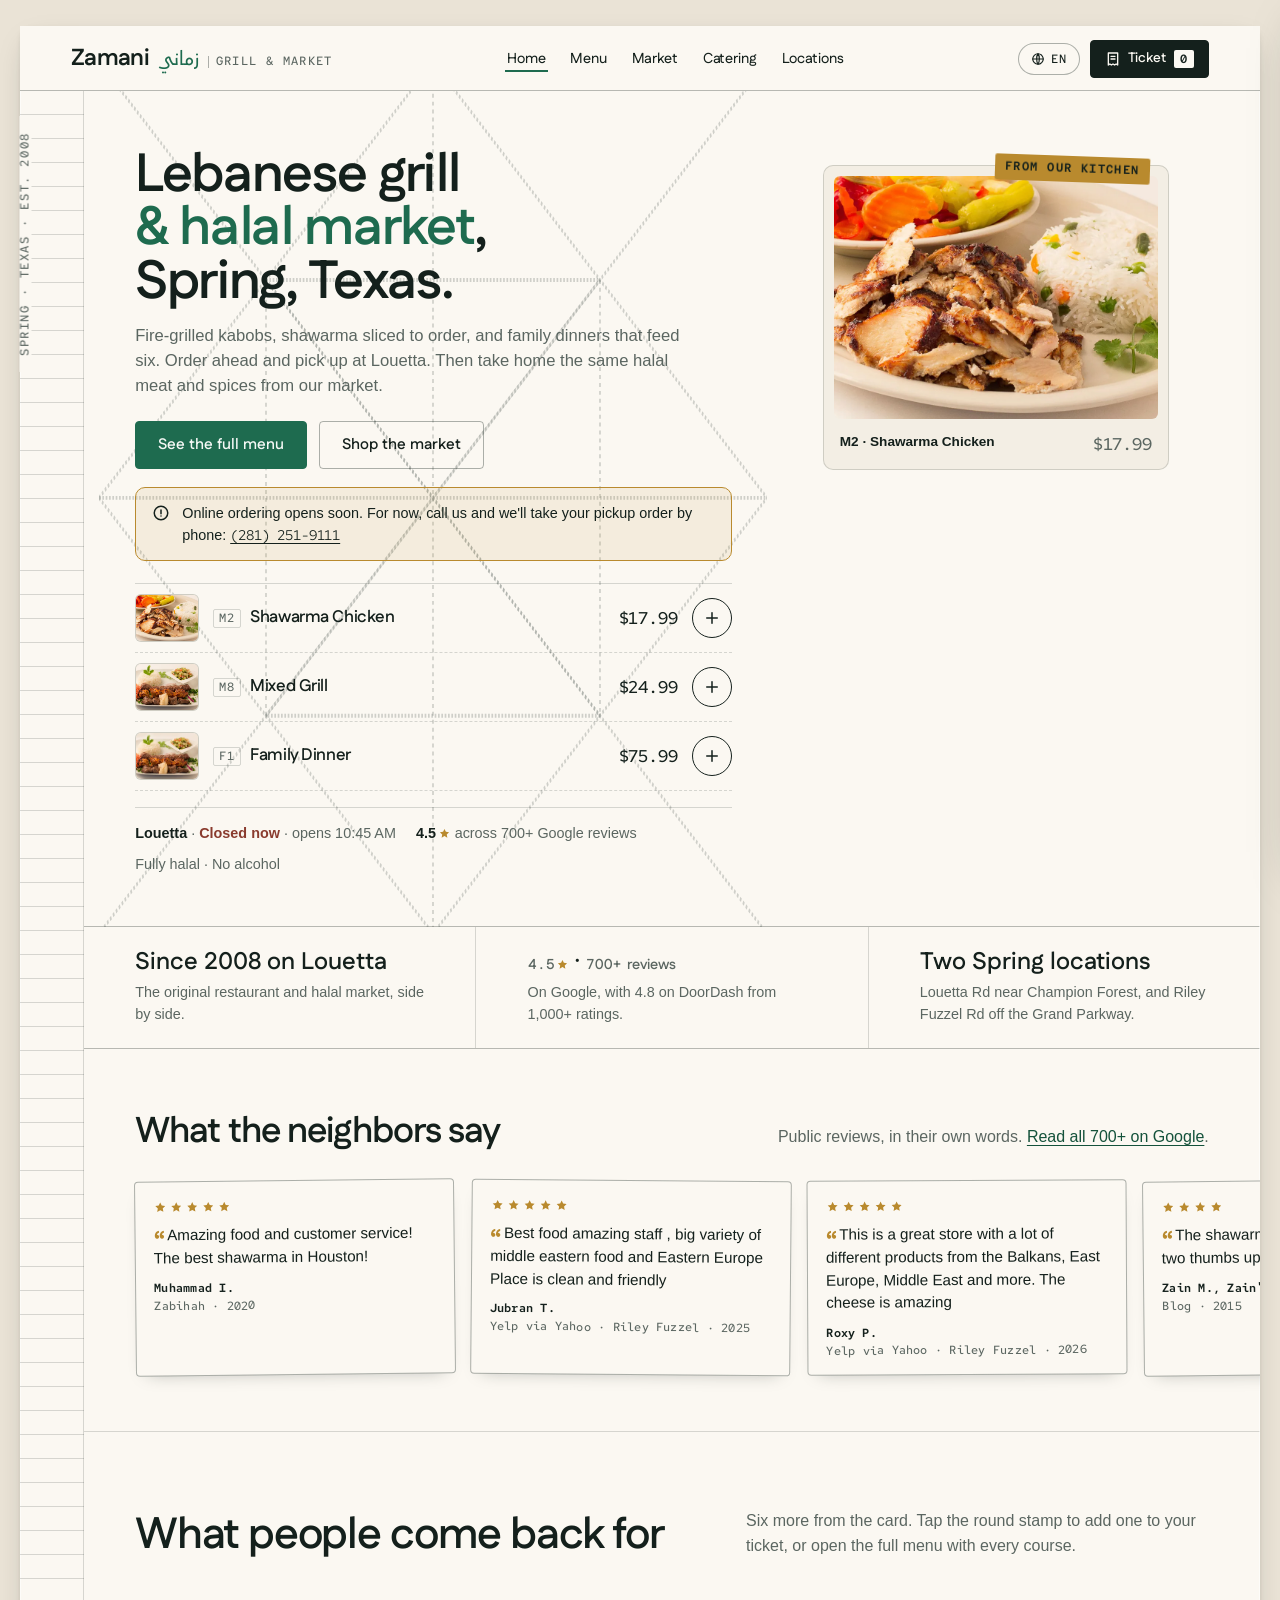
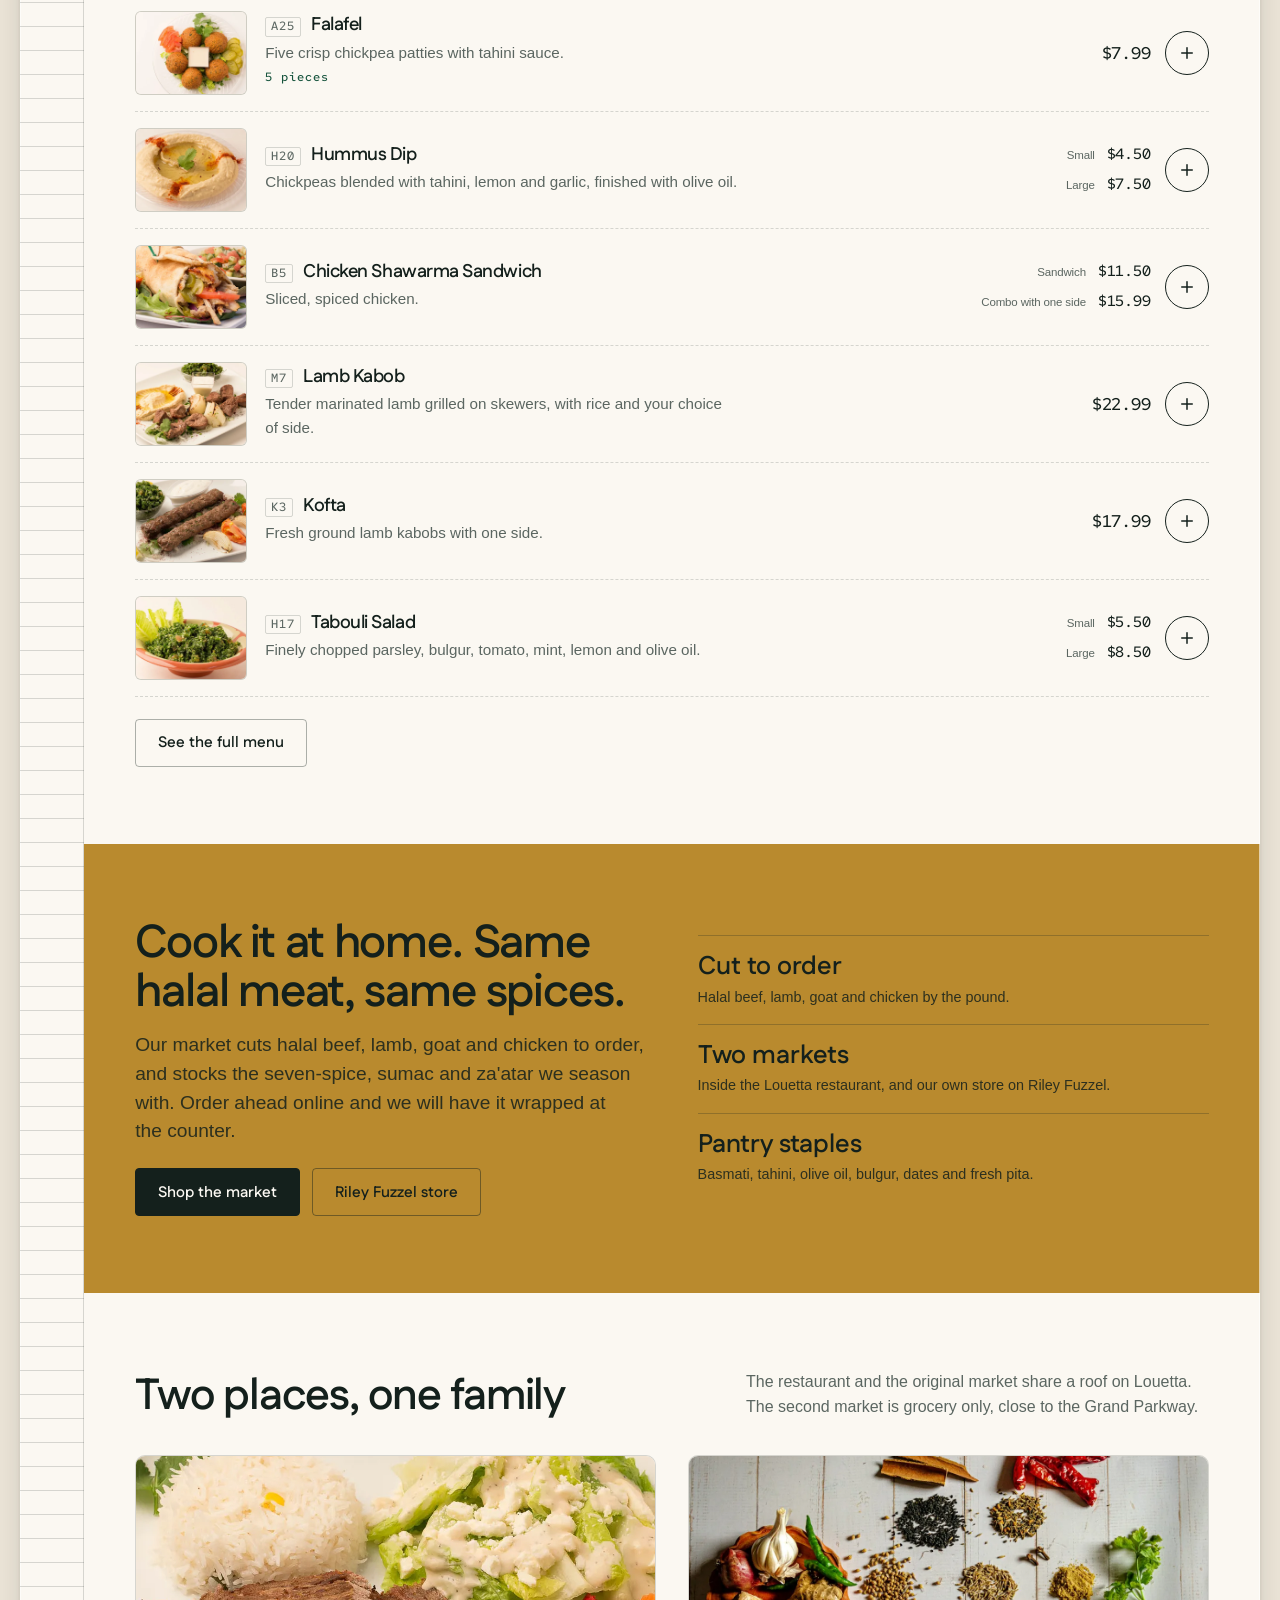
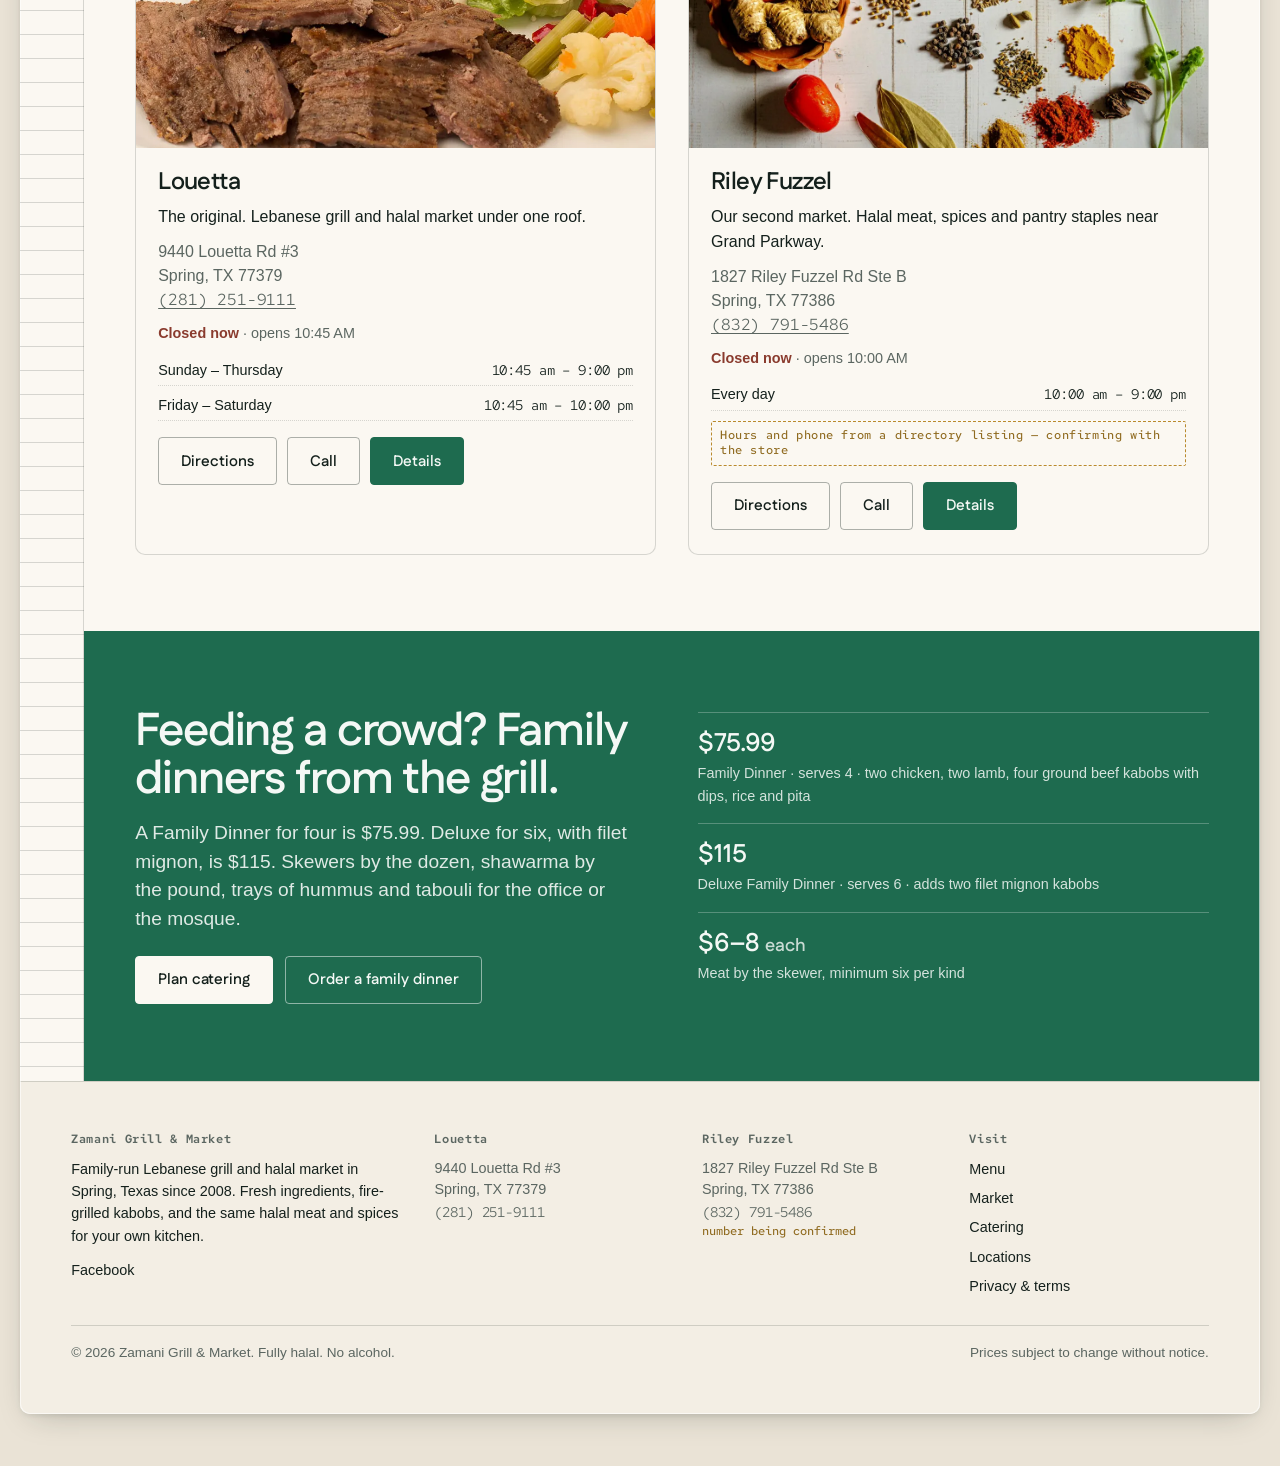
==== commit c0334508: "Tell visitors online ordering opens soon; pause checkout until it does - Brass notice on home, menu," ====
--- a/index.html
+++ b/index.html
@@ -73,9 +73,10 @@
         <h1 data-i18n="hero.h1" data-i18n-html>Lebanese grill <em>&amp; halal market</em>, Spring, Texas.</h1>
         <p class="lede" data-i18n="hero.lede">Fire-grilled kabobs, shawarma sliced to order, and family dinners that feed six. Order ahead and pick up at Louetta. Then take home the same halal meat and spices from our market.</p>
         <div class="hero-cta">
-          <a class="btn" href="menu" data-i18n="hero.order">Order pickup</a>
+          <a class="btn" href="menu" data-i18n="fav.full">See the full menu</a>
           <a class="btn ghost" href="market" data-i18n="hero.market">Shop the market</a>
         </div>
+        <div class="notice brass" role="note" style="margin-top:18px"><svg viewBox="0 0 24 24" fill="none" stroke="currentColor" stroke-width="2" stroke-linecap="round" aria-hidden="true"><circle cx="12" cy="12" r="9"/><path d="M12 8v5M12 16h.01"/></svg><span><span data-i18n="order.soon">Online ordering opens soon. For now, call us and we'll take your pickup order by phone:</span> <a href="tel:+12812519111" class="mono" dir="ltr" style="white-space:nowrap">(281) 251-9111</a></span></div>
         <div class="dishes hero-dishes">
           <h2 class="visually-hidden" data-i18n="hero.first">First course</h2>
 <!-- @hero-dishes -->
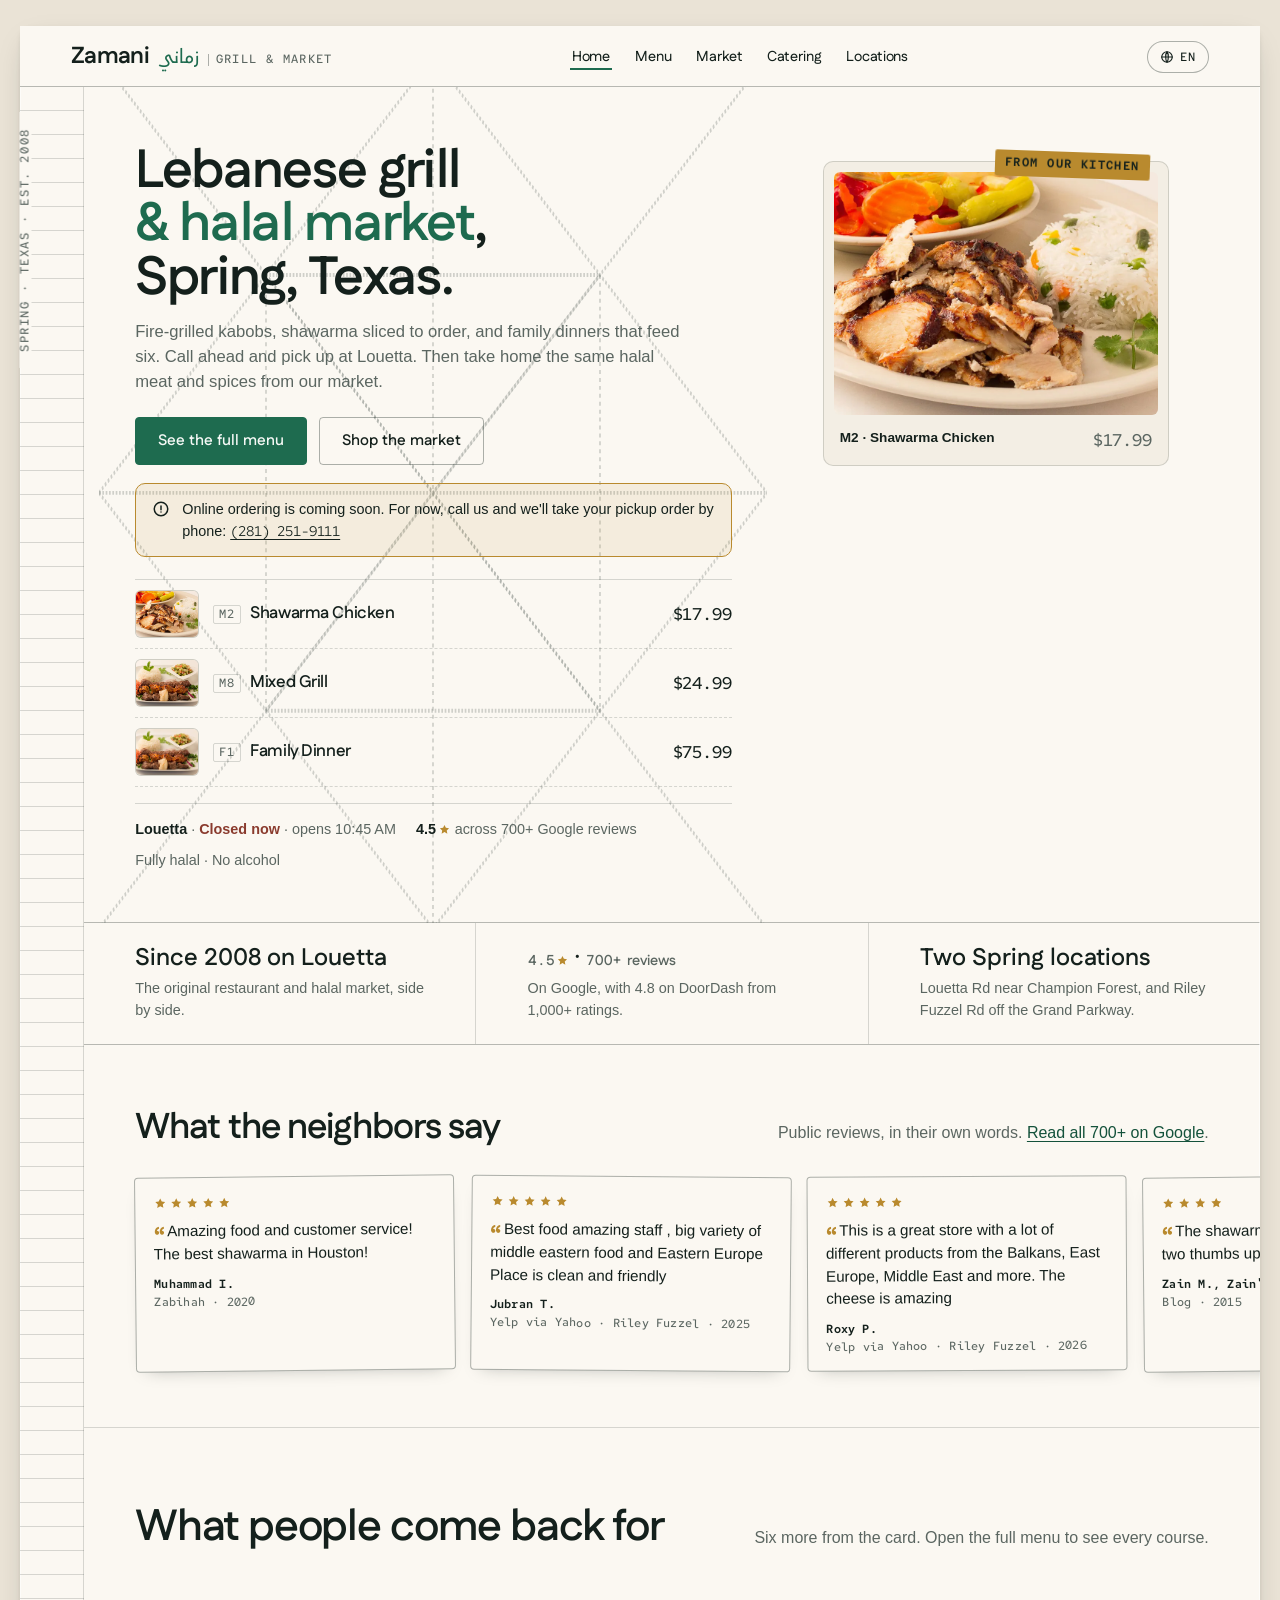
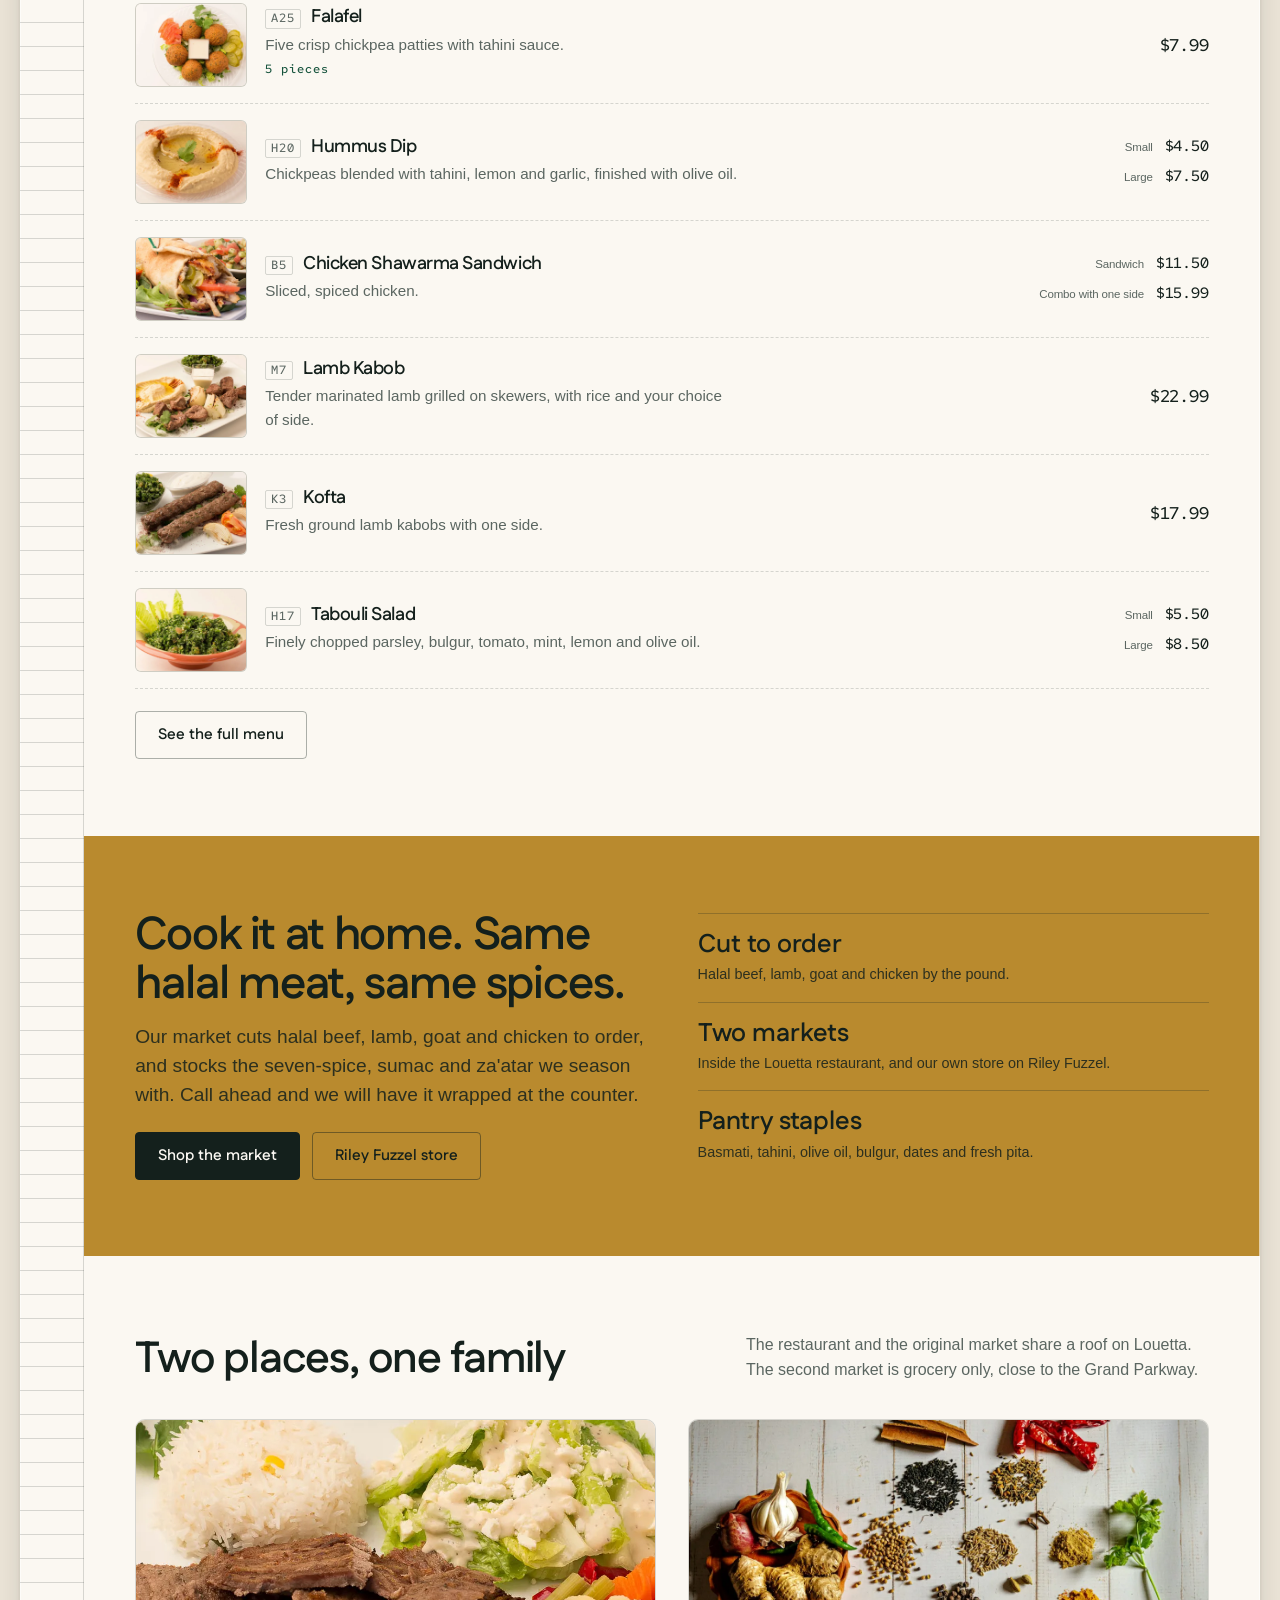
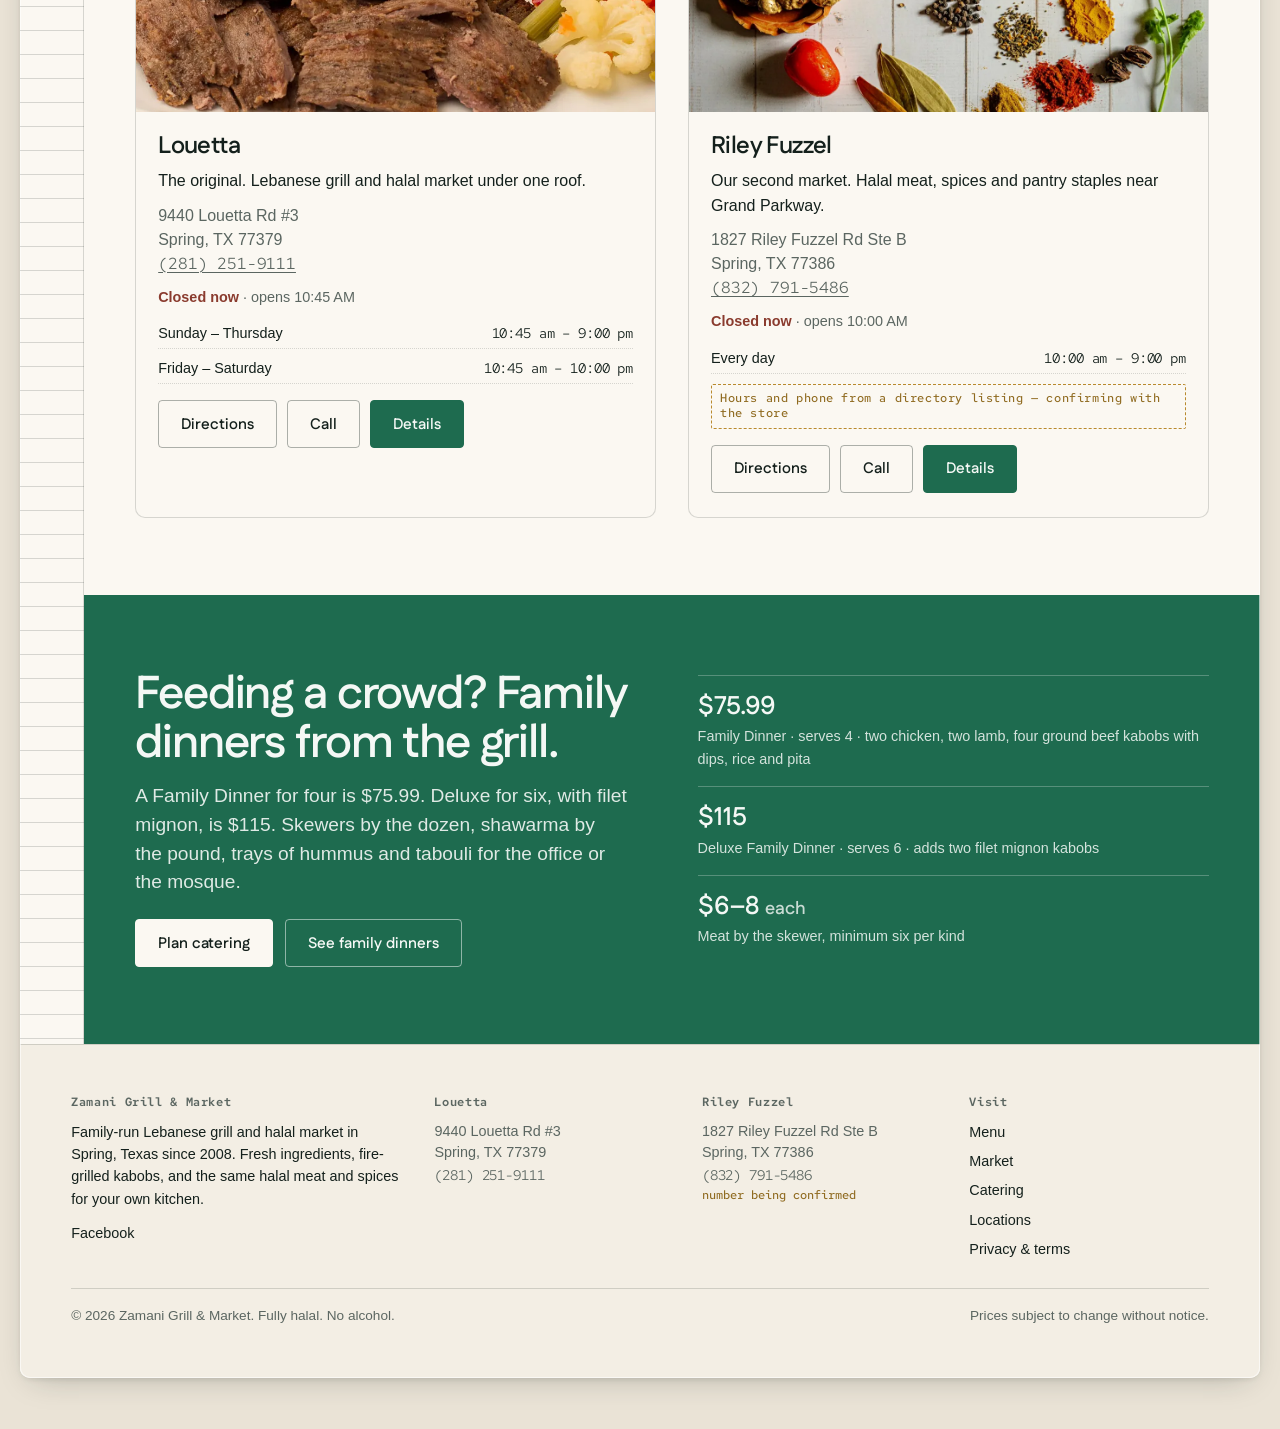
==== commit 27936ed8: "Take online ordering off the site until it launches - Hide every ordering control (add buttons, tick" ====
--- a/index.html
+++ b/index.html
@@ -4,7 +4,7 @@
 <title data-i18n="title.home">Zamani Grill &amp; Market · Lebanese Grill and Halal Market in Spring, TX</title>
 <meta name="description" content="Family-run Lebanese grill and halal market in Spring, Texas. Order shawarma, kabobs and family dinners for pickup, or shop halal meat and spices at our Louetta and Riley Fuzzel locations.">
 <meta property="og:title" content="Zamani Grill & Market — Spring, TX">
-<meta property="og:description" content="Lebanese grill and halal market. Order pickup online. Two Spring locations.">
+<meta property="og:description" content="Lebanese grill and halal market. Dine in or call ahead for pickup. Two Spring locations.">
 <meta property="og:image" content="https://zamanigrill.com/img/menu/img-7197.webp">
 <meta property="og:type" content="website">
 <!-- @head -->
@@ -71,12 +71,12 @@
           </g>
         </svg>
         <h1 data-i18n="hero.h1" data-i18n-html>Lebanese grill <em>&amp; halal market</em>, Spring, Texas.</h1>
-        <p class="lede" data-i18n="hero.lede">Fire-grilled kabobs, shawarma sliced to order, and family dinners that feed six. Order ahead and pick up at Louetta. Then take home the same halal meat and spices from our market.</p>
+        <p class="lede" data-i18n="hero.lede">Fire-grilled kabobs, shawarma sliced to order, and family dinners that feed six. Call ahead and pick up at Louetta. Then take home the same halal meat and spices from our market.</p>
         <div class="hero-cta">
           <a class="btn" href="menu" data-i18n="fav.full">See the full menu</a>
           <a class="btn ghost" href="market" data-i18n="hero.market">Shop the market</a>
         </div>
-        <div class="notice brass" role="note" style="margin-top:18px"><svg viewBox="0 0 24 24" fill="none" stroke="currentColor" stroke-width="2" stroke-linecap="round" aria-hidden="true"><circle cx="12" cy="12" r="9"/><path d="M12 8v5M12 16h.01"/></svg><span><span data-i18n="order.soon">Online ordering opens soon. For now, call us and we'll take your pickup order by phone:</span> <a href="tel:+12812519111" class="mono" dir="ltr" style="white-space:nowrap">(281) 251-9111</a></span></div>
+        <div class="notice brass" role="note" style="margin-top:18px"><svg viewBox="0 0 24 24" fill="none" stroke="currentColor" stroke-width="2" stroke-linecap="round" aria-hidden="true"><circle cx="12" cy="12" r="9"/><path d="M12 8v5M12 16h.01"/></svg><span><span data-i18n="order.soon">Online ordering is coming soon. For now, call us and we'll take your pickup order by phone:</span> <a href="tel:+12812519111" class="mono" dir="ltr" style="white-space:nowrap">(281) 251-9111</a></span></div>
         <div class="dishes hero-dishes">
           <h2 class="visually-hidden" data-i18n="hero.first">First course</h2>
 <!-- @hero-dishes -->
@@ -126,7 +126,7 @@
     </section>
 
     <section class="section" aria-labelledby="h-fav">
-      <div class="section-head"><h2 id="h-fav" data-i18n="fav.h2">What people come back for</h2><p data-i18n="fav.p">Six more from the card. Tap the round stamp to add one to your ticket, or open the full menu with every course.</p></div>
+      <div class="section-head"><h2 id="h-fav" data-i18n="fav.h2">What people come back for</h2><p data-i18n="fav.p">Six more from the card. Open the full menu to see every course.</p></div>
       <div class="dishes">
 <!-- @featured -->
 <article class="dish" data-item="{&quot;id&quot;:&quot;A25&quot;,&quot;name&quot;:&quot;Falafel&quot;,&quot;kind&quot;:&quot;menu&quot;,&quot;price&quot;:7.99}" id="item-A25">
@@ -168,7 +168,7 @@
       <div class="band-grid">
         <div>
           <h2 id="h-mk" data-i18n="mkband.h2">Cook it at home. Same halal meat, same spices.</h2>
-          <p class="lede" style="color:inherit;opacity:.85;margin-top:14px" data-i18n="mkband.p">Our market cuts halal beef, lamb, goat and chicken to order, and stocks the seven-spice, sumac and za'atar we season with. Order ahead online and we will have it wrapped at the counter.</p>
+          <p class="lede" style="color:inherit;opacity:.85;margin-top:14px" data-i18n="mkband.p">Our market cuts halal beef, lamb, goat and chicken to order, and stocks the seven-spice, sumac and za'atar we season with. Call ahead and we will have it wrapped at the counter.</p>
           <div class="hero-cta"><a class="btn" href="market" data-i18n="mkband.cta">Shop the market</a><a class="btn ghost" href="tx/spring/riley-fuzzel/" data-i18n="mkband.rf">Riley Fuzzel store</a></div>
         </div>
         <div>
@@ -214,7 +214,7 @@
         <div>
           <h2 id="h-cat" data-i18n="catband.h2">Feeding a crowd? Family dinners from the grill.</h2>
           <p class="lede" style="color:inherit;opacity:.9;margin-top:14px" data-i18n="catband.p">A Family Dinner for four is $75.99. Deluxe for six, with filet mignon, is $115. Skewers by the dozen, shawarma by the pound, trays of hummus and tabouli for the office or the mosque.</p>
-          <div class="hero-cta"><a class="btn" href="catering" data-i18n="catband.cta">Plan catering</a><a class="btn ghost" href="menu#c-family" data-i18n="catband.fam">Order a family dinner</a></div>
+          <div class="hero-cta"><a class="btn" href="catering" data-i18n="catband.cta">Plan catering</a><a class="btn ghost" href="menu#c-family" data-i18n="catband.fam">See family dinners</a></div>
         </div>
         <div>
           <div class="fact"><b>$75.99</b><span data-i18n="catband.f1">Family Dinner · serves 4 · two chicken, two lamb, four ground beef kabobs with dips, rice and pita</span></div>
--- a/css/site.css
+++ b/css/site.css
@@ -468,3 +468,7 @@
   .sheet{box-shadow:none;margin:0}
   .course-head{position:static}
 }
+
+/* TEMPORARY: online ordering is switched off until launch. This hides every ordering control
+   (add buttons, the ticket, the order bar). Delete this block to bring them back. */
+.cartbtn,.add,.config,.ticket,.scrim,.orderbar{display:none!important}
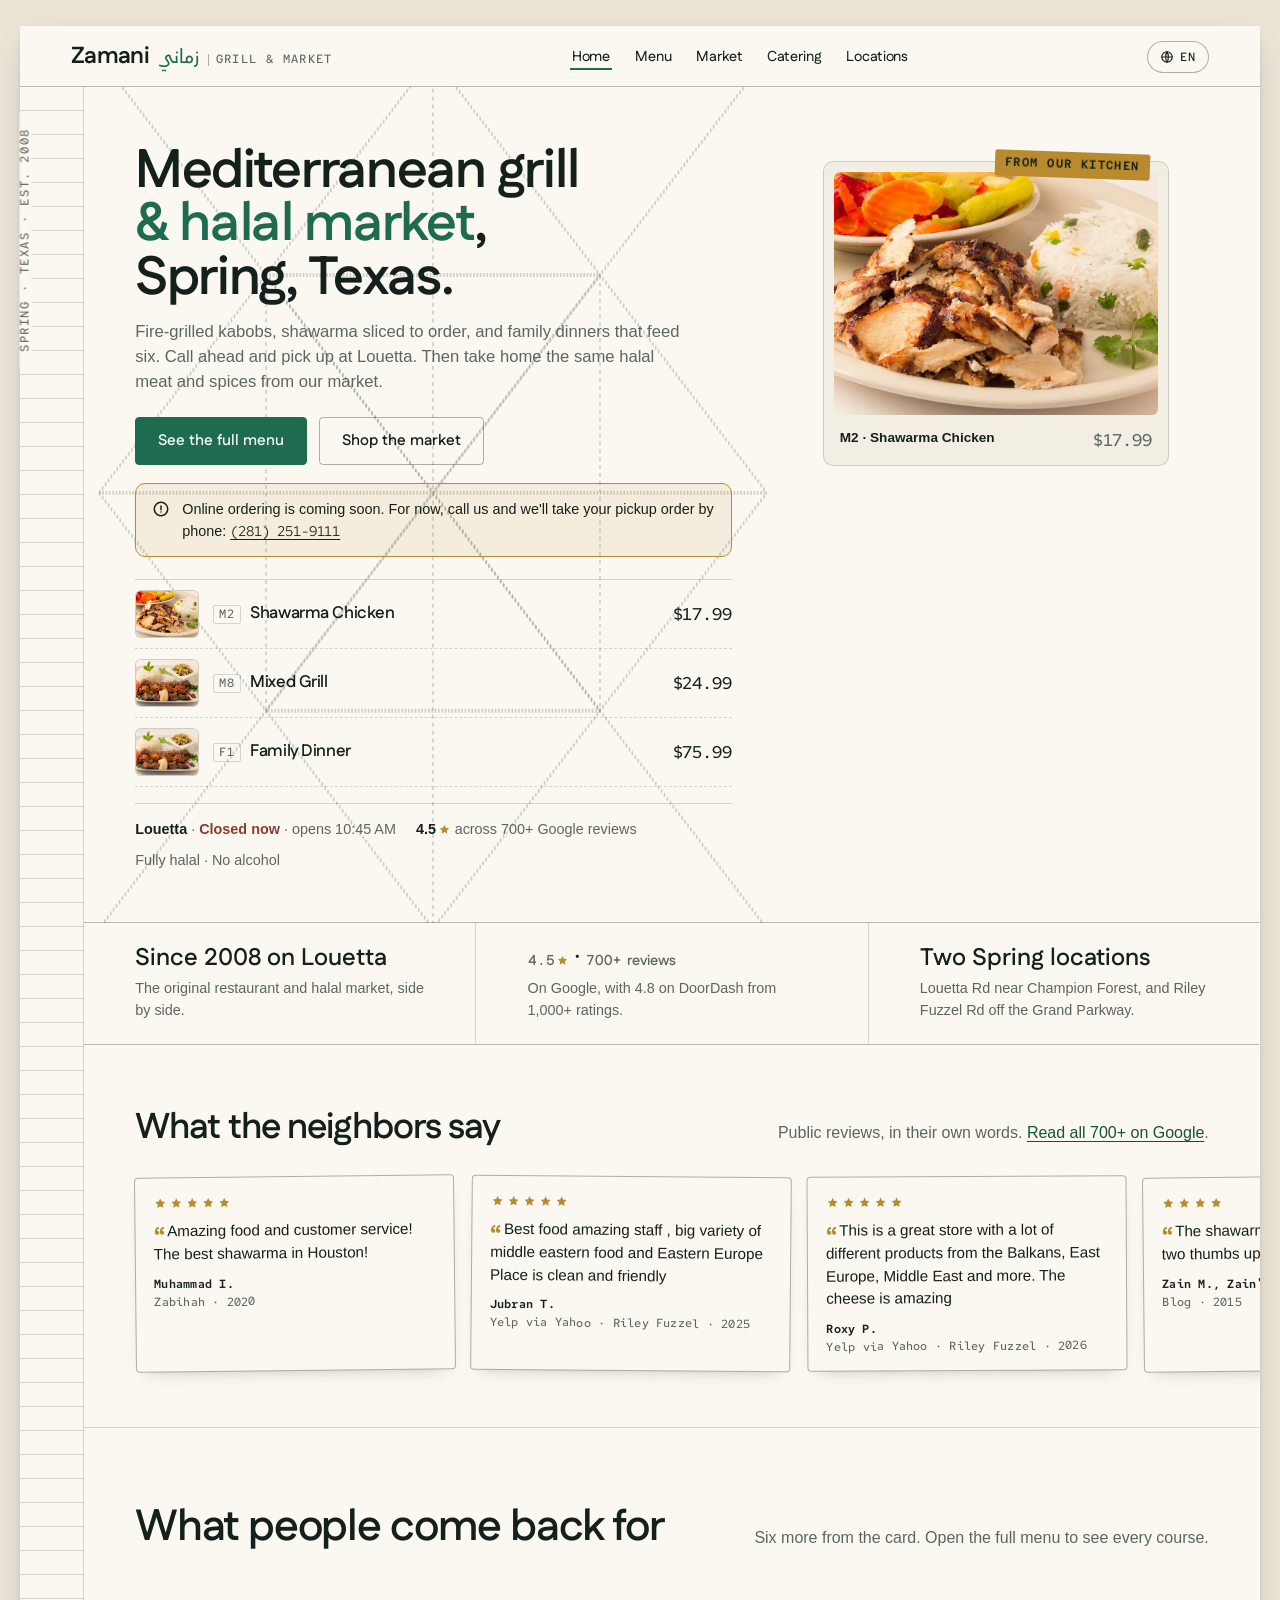
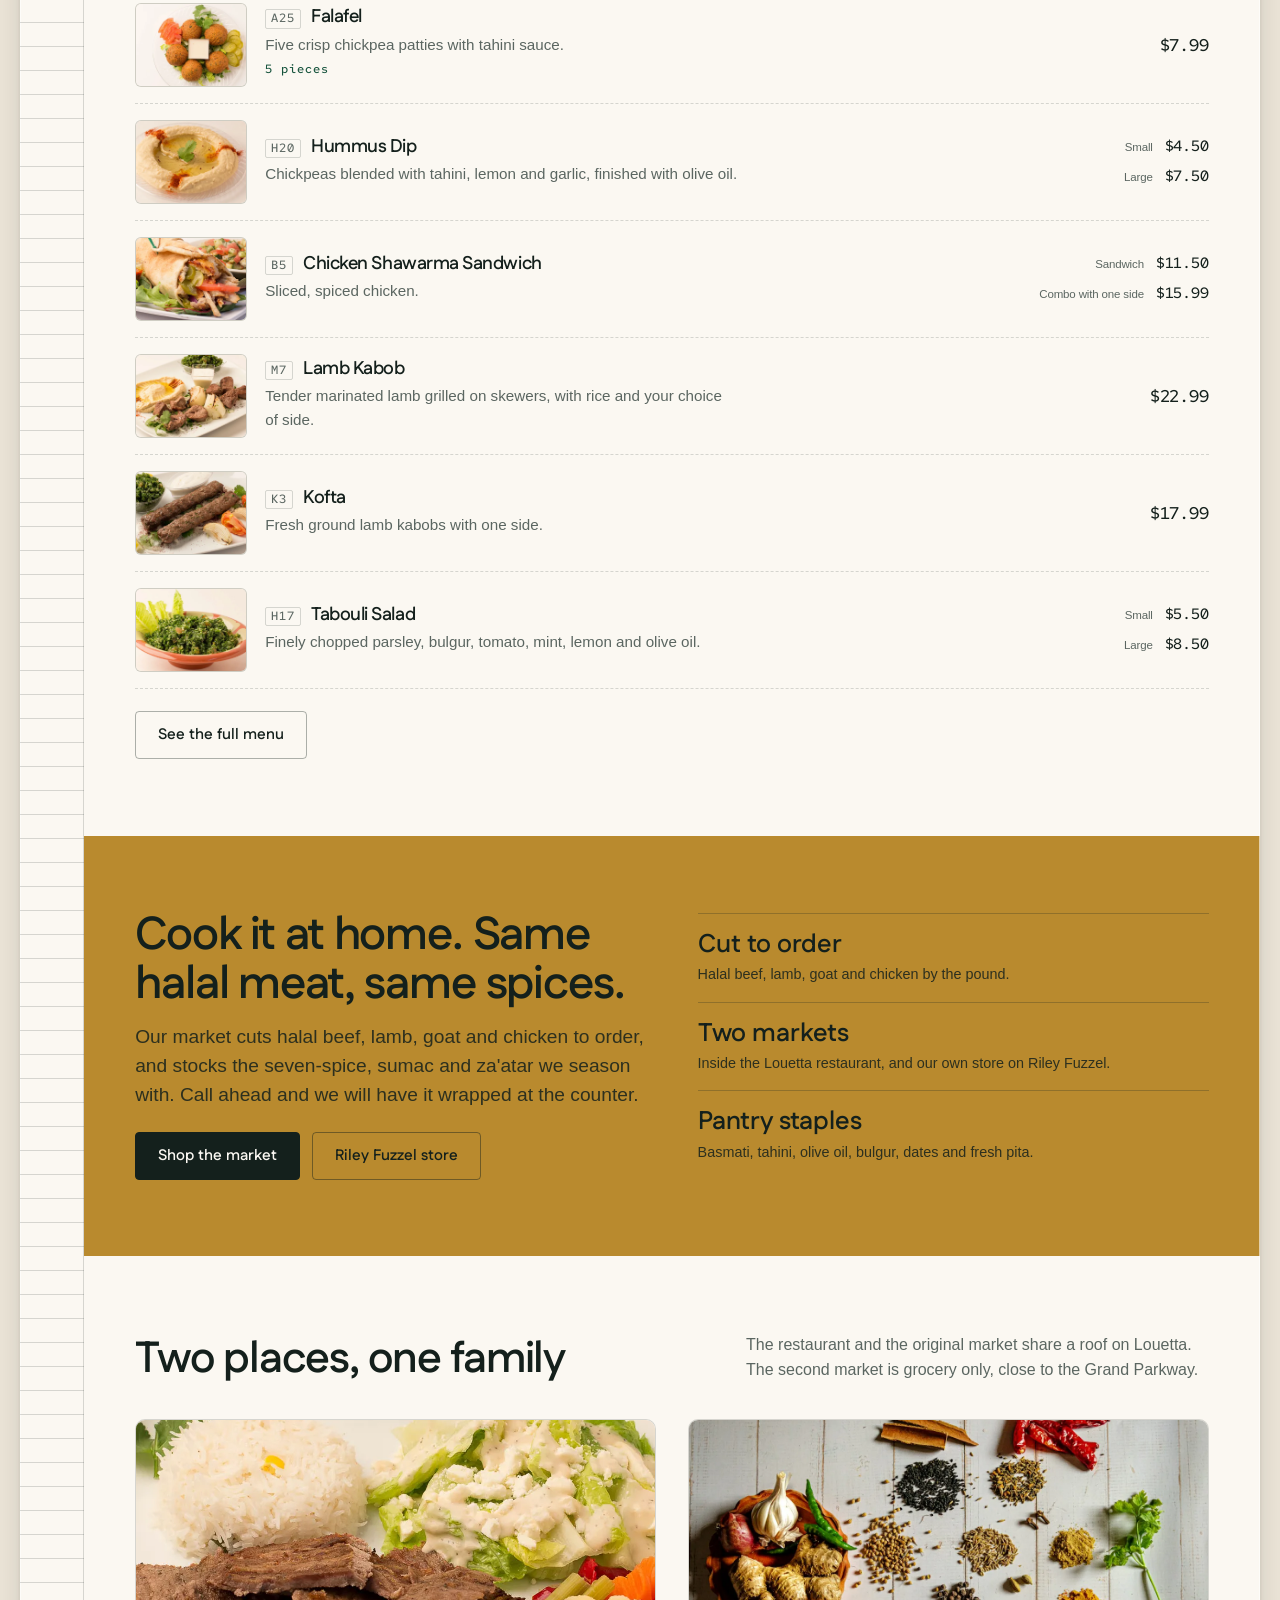
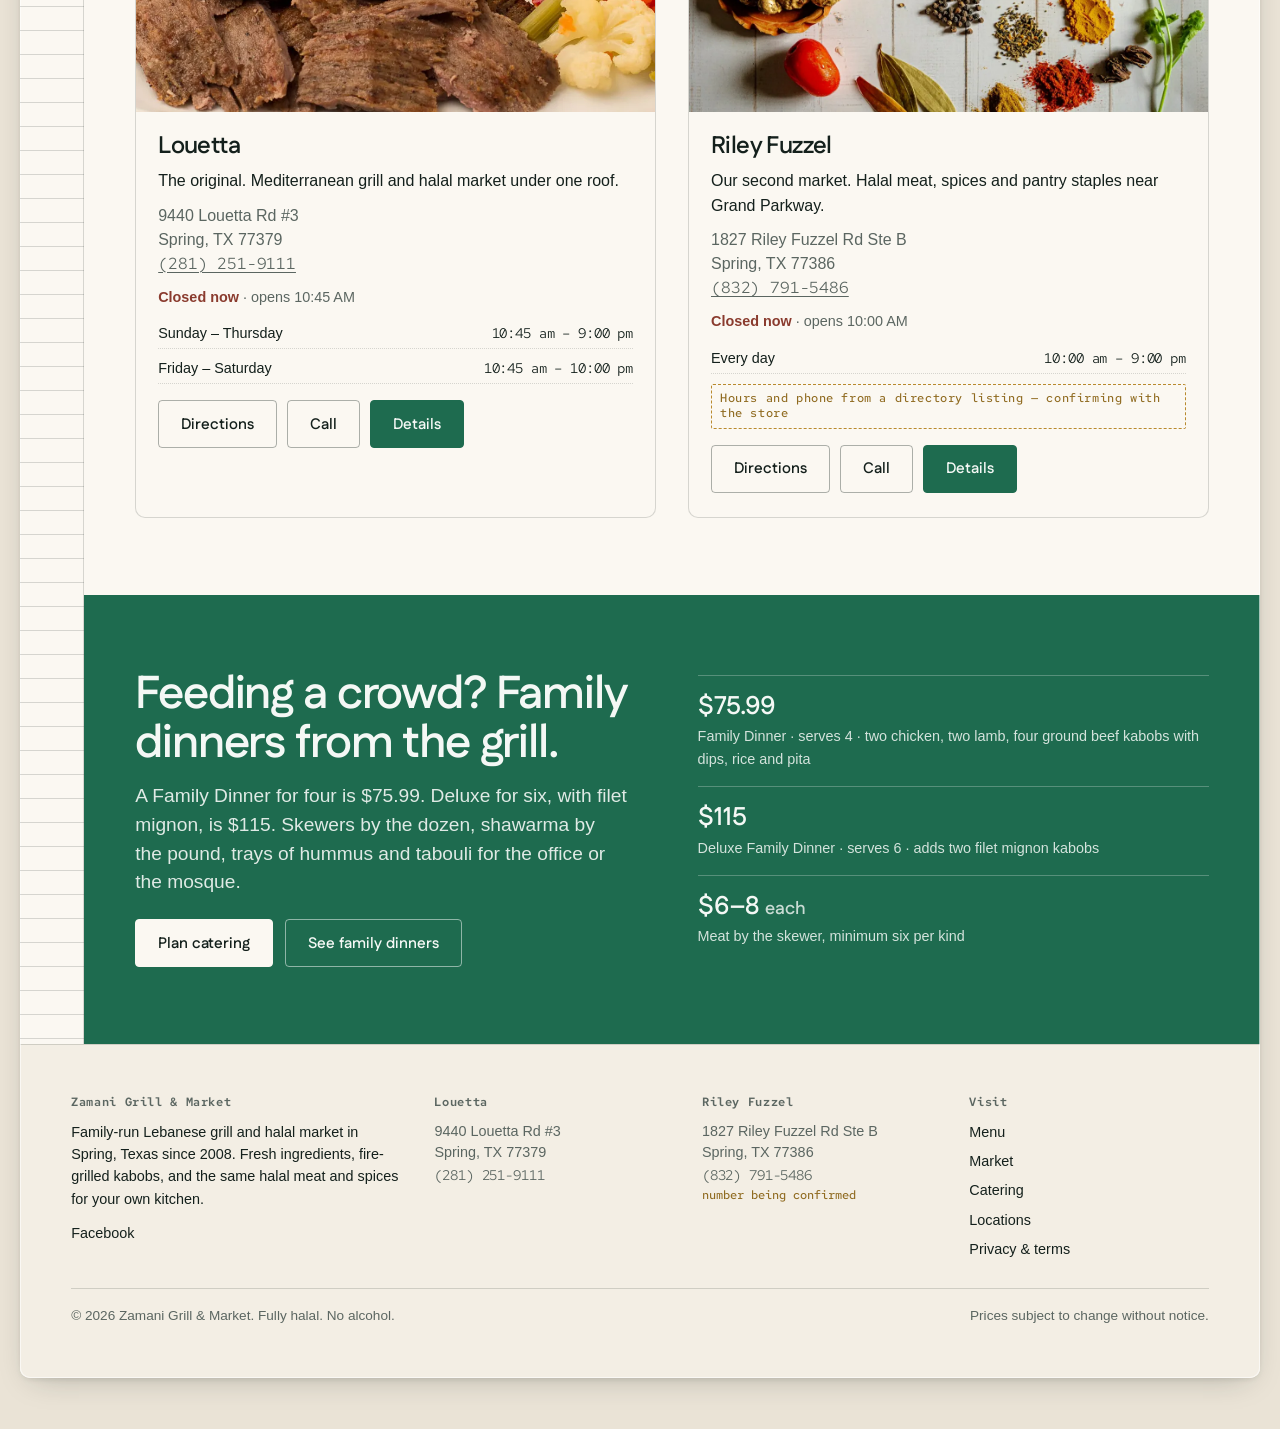
==== commit 88895f56: "Say "Mediterranean" instead of "Lebanese" across the site - Headlines, page titles, search descripti" ====
--- a/index.html
+++ b/index.html
@@ -1,10 +1,10 @@
 <!doctype html>
 <html lang="en" dir="ltr" data-tax="0.0825">
 <head>
-<title data-i18n="title.home">Zamani Grill &amp; Market · Lebanese Grill and Halal Market in Spring, TX</title>
-<meta name="description" content="Family-run Lebanese grill and halal market in Spring, Texas. Order shawarma, kabobs and family dinners for pickup, or shop halal meat and spices at our Louetta and Riley Fuzzel locations.">
+<title data-i18n="title.home">Zamani Grill &amp; Market · Mediterranean Grill and Halal Market in Spring, TX</title>
+<meta name="description" content="Family-run Mediterranean grill and halal market in Spring, Texas. Order shawarma, kabobs and family dinners for pickup, or shop halal meat and spices at our Louetta and Riley Fuzzel locations.">
 <meta property="og:title" content="Zamani Grill & Market — Spring, TX">
-<meta property="og:description" content="Lebanese grill and halal market. Dine in or call ahead for pickup. Two Spring locations.">
+<meta property="og:description" content="Mediterranean grill and halal market. Dine in or call ahead for pickup. Two Spring locations.">
 <meta property="og:image" content="https://zamanigrill.com/img/menu/img-7197.webp">
 <meta property="og:type" content="website">
 <!-- @head -->
@@ -70,7 +70,7 @@
             <path d="M100 55 L200 110 L300 55 M100 165 L200 110 L300 165"/><path d="M0 0 L400 220 M400 0 L0 220"/>
           </g>
         </svg>
-        <h1 data-i18n="hero.h1" data-i18n-html>Lebanese grill <em>&amp; halal market</em>, Spring, Texas.</h1>
+        <h1 data-i18n="hero.h1" data-i18n-html>Mediterranean grill <em>&amp; halal market</em>, Spring, Texas.</h1>
         <p class="lede" data-i18n="hero.lede">Fire-grilled kabobs, shawarma sliced to order, and family dinners that feed six. Call ahead and pick up at Louetta. Then take home the same halal meat and spices from our market.</p>
         <div class="hero-cta">
           <a class="btn" href="menu" data-i18n="fav.full">See the full menu</a>
@@ -187,7 +187,7 @@
   <img src="img/menu/img-78671.webp" width="900" height="674" alt="Zamani Grill &amp; Market — Louetta" loading="lazy" decoding="async">
   <div class="place-body">
     <h3>Louetta</h3>
-    <p data-i18n="loc.louetta.tagline">The original. Lebanese grill and halal market under one roof.</p>
+    <p data-i18n="loc.louetta.tagline">The original. Mediterranean grill and halal market under one roof.</p>
     <address>9440 Louetta Rd #3<br>Spring, TX 77379<br><a href="tel:+12812519111" class="mono">(281) 251-9111</a></address>
     <div class="hero-meta" style="margin:0;padding:0;border:0"><span data-open-now="[{&quot;days&quot;:&quot;Sunday – Thursday&quot;,&quot;dayCodes&quot;:[&quot;Su&quot;,&quot;Mo&quot;,&quot;Tu&quot;,&quot;We&quot;,&quot;Th&quot;],&quot;open&quot;:&quot;10:45&quot;,&quot;close&quot;:&quot;21:00&quot;},{&quot;days&quot;:&quot;Friday – Saturday&quot;,&quot;dayCodes&quot;:[&quot;Fr&quot;,&quot;Sa&quot;],&quot;open&quot;:&quot;10:45&quot;,&quot;close&quot;:&quot;22:00&quot;}]"></span></div>
     <div class="hours" data-i18n-hours><div><span data-i18n="days.SuMoTuWeTh">Sunday – Thursday</span><time>10:45 am – 9:00 pm</time></div><div><span data-i18n="days.FrSa">Friday – Saturday</span><time>10:45 am – 10:00 pm</time></div></div>
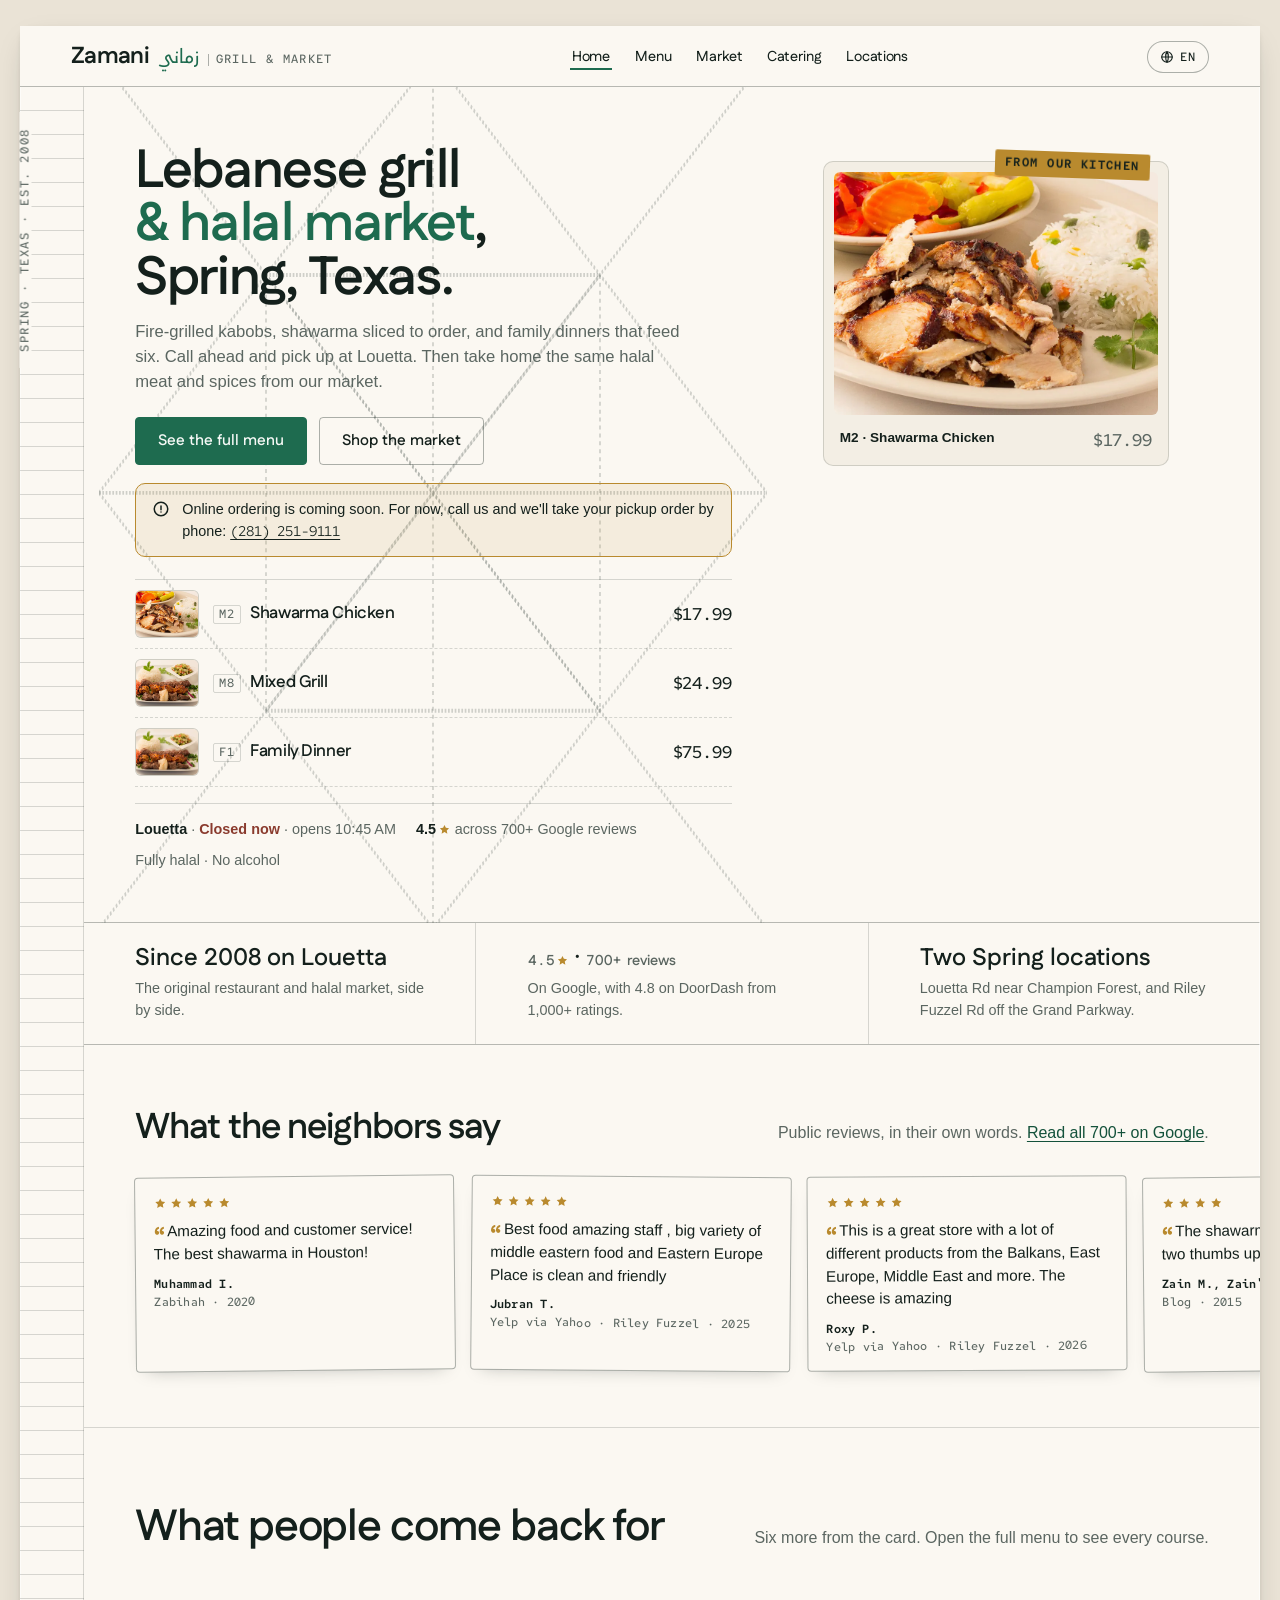
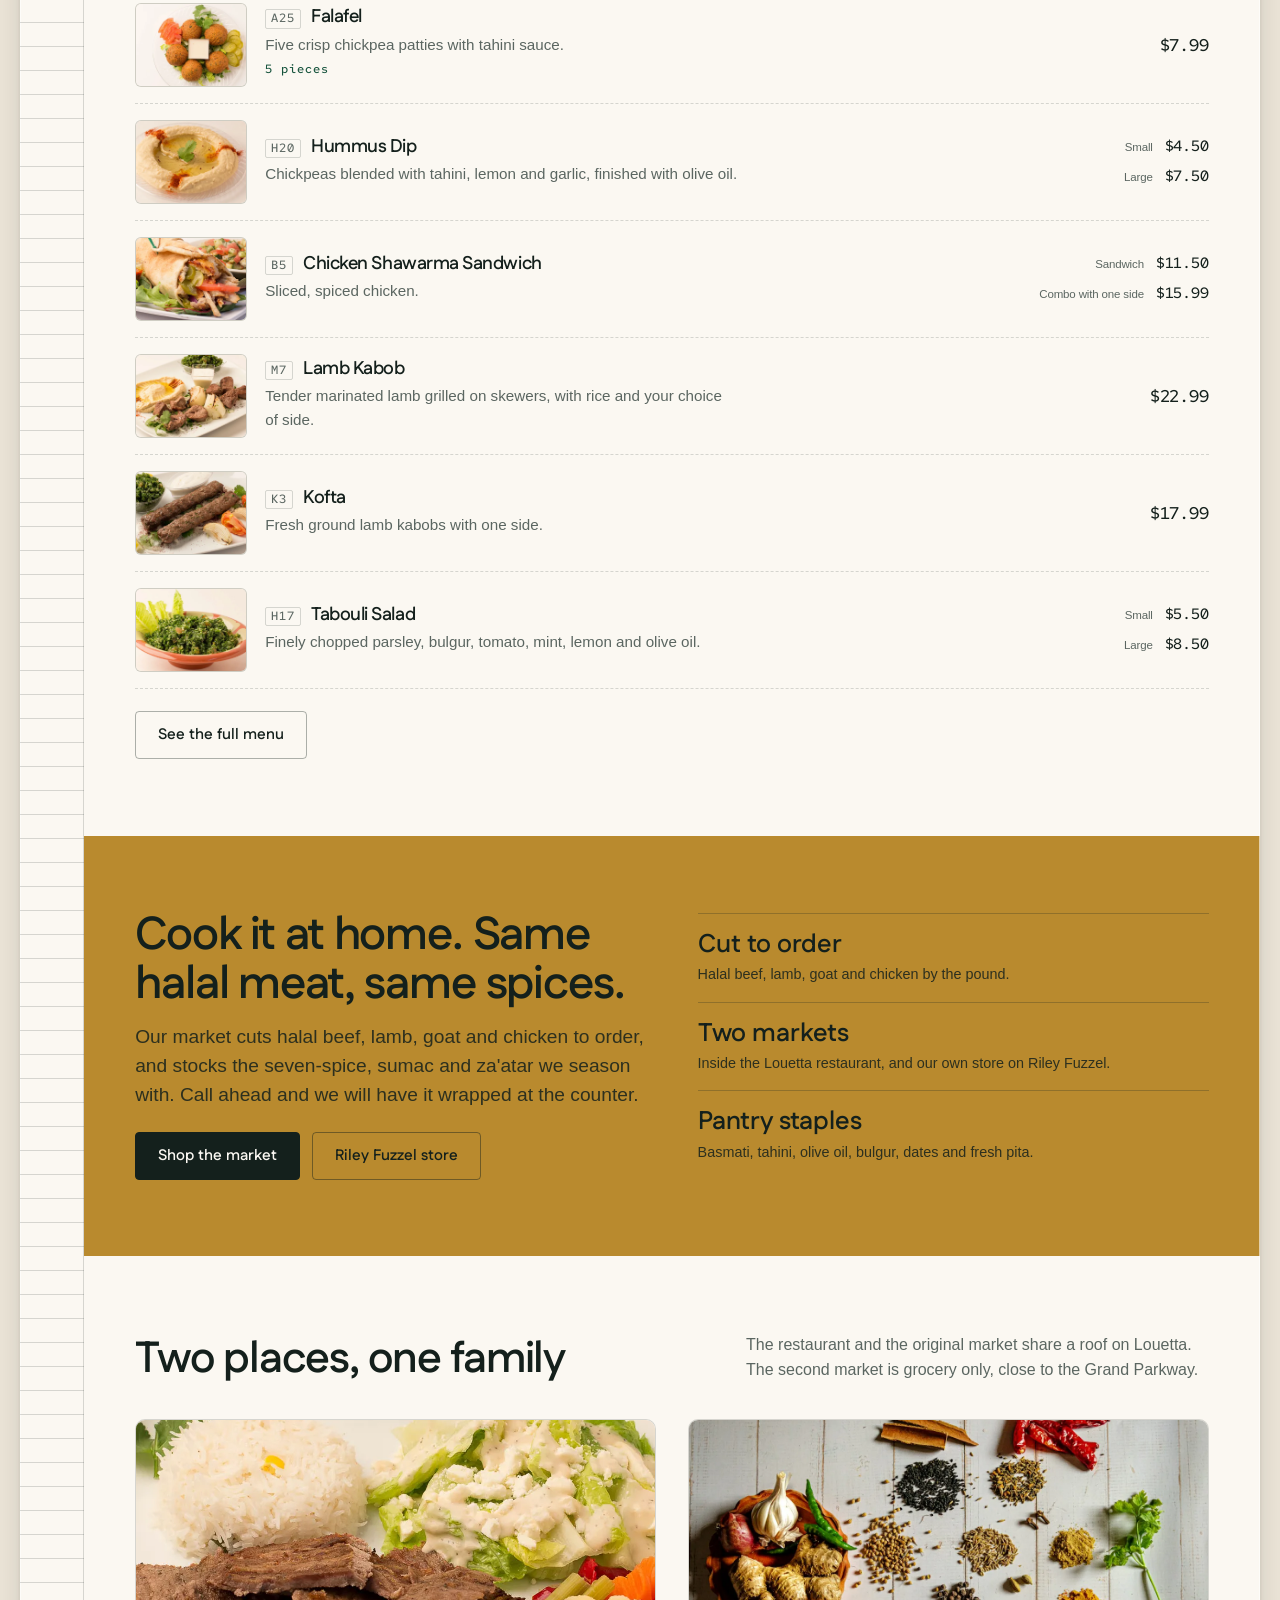
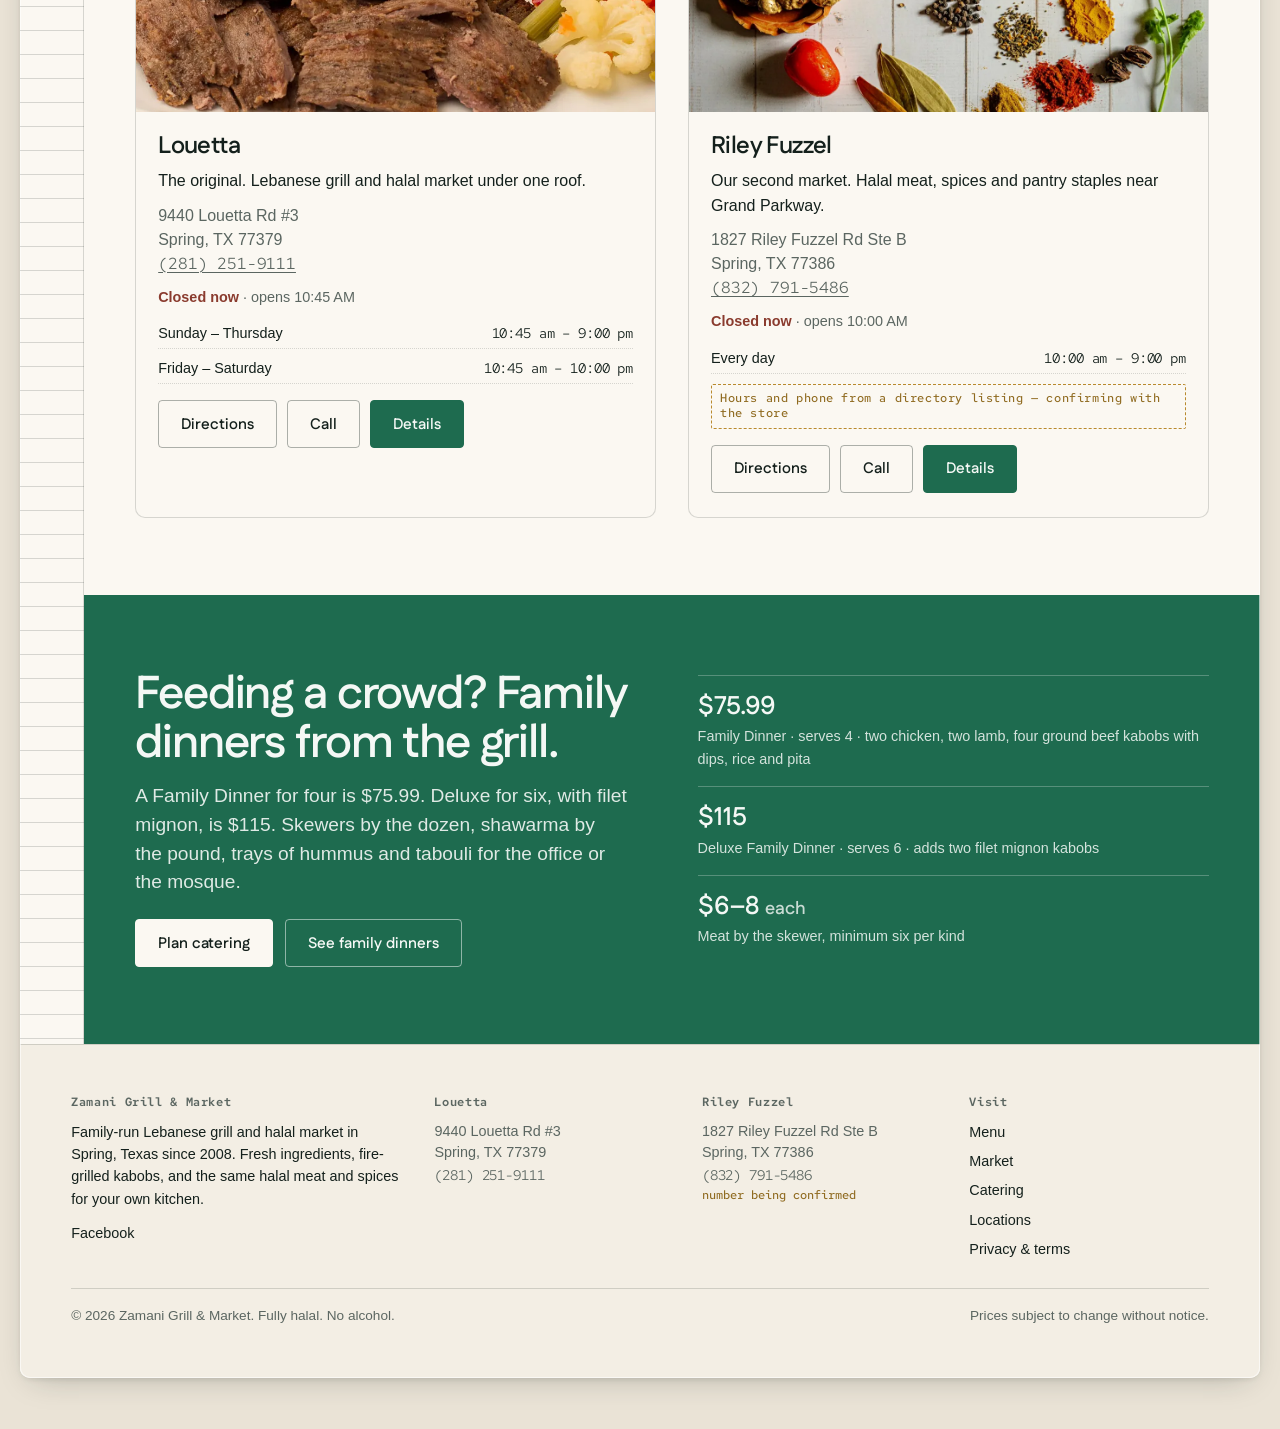
==== commit 17c018fd: "Merge pull request #1 from faisetaj/claude/ordering-opens-soon Take online ordering off the site unt" ====
--- a/index.html
+++ b/index.html
@@ -1,10 +1,10 @@
 <!doctype html>
 <html lang="en" dir="ltr" data-tax="0.0825">
 <head>
-<title data-i18n="title.home">Zamani Grill &amp; Market · Mediterranean Grill and Halal Market in Spring, TX</title>
-<meta name="description" content="Family-run Mediterranean grill and halal market in Spring, Texas. Order shawarma, kabobs and family dinners for pickup, or shop halal meat and spices at our Louetta and Riley Fuzzel locations.">
+<title data-i18n="title.home">Zamani Grill &amp; Market · Lebanese Grill and Halal Market in Spring, TX</title>
+<meta name="description" content="Family-run Lebanese grill and halal market in Spring, Texas. Order shawarma, kabobs and family dinners for pickup, or shop halal meat and spices at our Louetta and Riley Fuzzel locations.">
 <meta property="og:title" content="Zamani Grill & Market — Spring, TX">
-<meta property="og:description" content="Mediterranean grill and halal market. Dine in or call ahead for pickup. Two Spring locations.">
+<meta property="og:description" content="Lebanese grill and halal market. Dine in or call ahead for pickup. Two Spring locations.">
 <meta property="og:image" content="https://zamanigrill.com/img/menu/img-7197.webp">
 <meta property="og:type" content="website">
 <!-- @head -->
@@ -70,7 +70,7 @@
             <path d="M100 55 L200 110 L300 55 M100 165 L200 110 L300 165"/><path d="M0 0 L400 220 M400 0 L0 220"/>
           </g>
         </svg>
-        <h1 data-i18n="hero.h1" data-i18n-html>Mediterranean grill <em>&amp; halal market</em>, Spring, Texas.</h1>
+        <h1 data-i18n="hero.h1" data-i18n-html>Lebanese grill <em>&amp; halal market</em>, Spring, Texas.</h1>
         <p class="lede" data-i18n="hero.lede">Fire-grilled kabobs, shawarma sliced to order, and family dinners that feed six. Call ahead and pick up at Louetta. Then take home the same halal meat and spices from our market.</p>
         <div class="hero-cta">
           <a class="btn" href="menu" data-i18n="fav.full">See the full menu</a>
@@ -187,7 +187,7 @@
   <img src="img/menu/img-78671.webp" width="900" height="674" alt="Zamani Grill &amp; Market — Louetta" loading="lazy" decoding="async">
   <div class="place-body">
     <h3>Louetta</h3>
-    <p data-i18n="loc.louetta.tagline">The original. Mediterranean grill and halal market under one roof.</p>
+    <p data-i18n="loc.louetta.tagline">The original. Lebanese grill and halal market under one roof.</p>
     <address>9440 Louetta Rd #3<br>Spring, TX 77379<br><a href="tel:+12812519111" class="mono">(281) 251-9111</a></address>
     <div class="hero-meta" style="margin:0;padding:0;border:0"><span data-open-now="[{&quot;days&quot;:&quot;Sunday – Thursday&quot;,&quot;dayCodes&quot;:[&quot;Su&quot;,&quot;Mo&quot;,&quot;Tu&quot;,&quot;We&quot;,&quot;Th&quot;],&quot;open&quot;:&quot;10:45&quot;,&quot;close&quot;:&quot;21:00&quot;},{&quot;days&quot;:&quot;Friday – Saturday&quot;,&quot;dayCodes&quot;:[&quot;Fr&quot;,&quot;Sa&quot;],&quot;open&quot;:&quot;10:45&quot;,&quot;close&quot;:&quot;22:00&quot;}]"></span></div>
     <div class="hours" data-i18n-hours><div><span data-i18n="days.SuMoTuWeTh">Sunday – Thursday</span><time>10:45 am – 9:00 pm</time></div><div><span data-i18n="days.FrSa">Friday – Saturday</span><time>10:45 am – 10:00 pm</time></div></div>
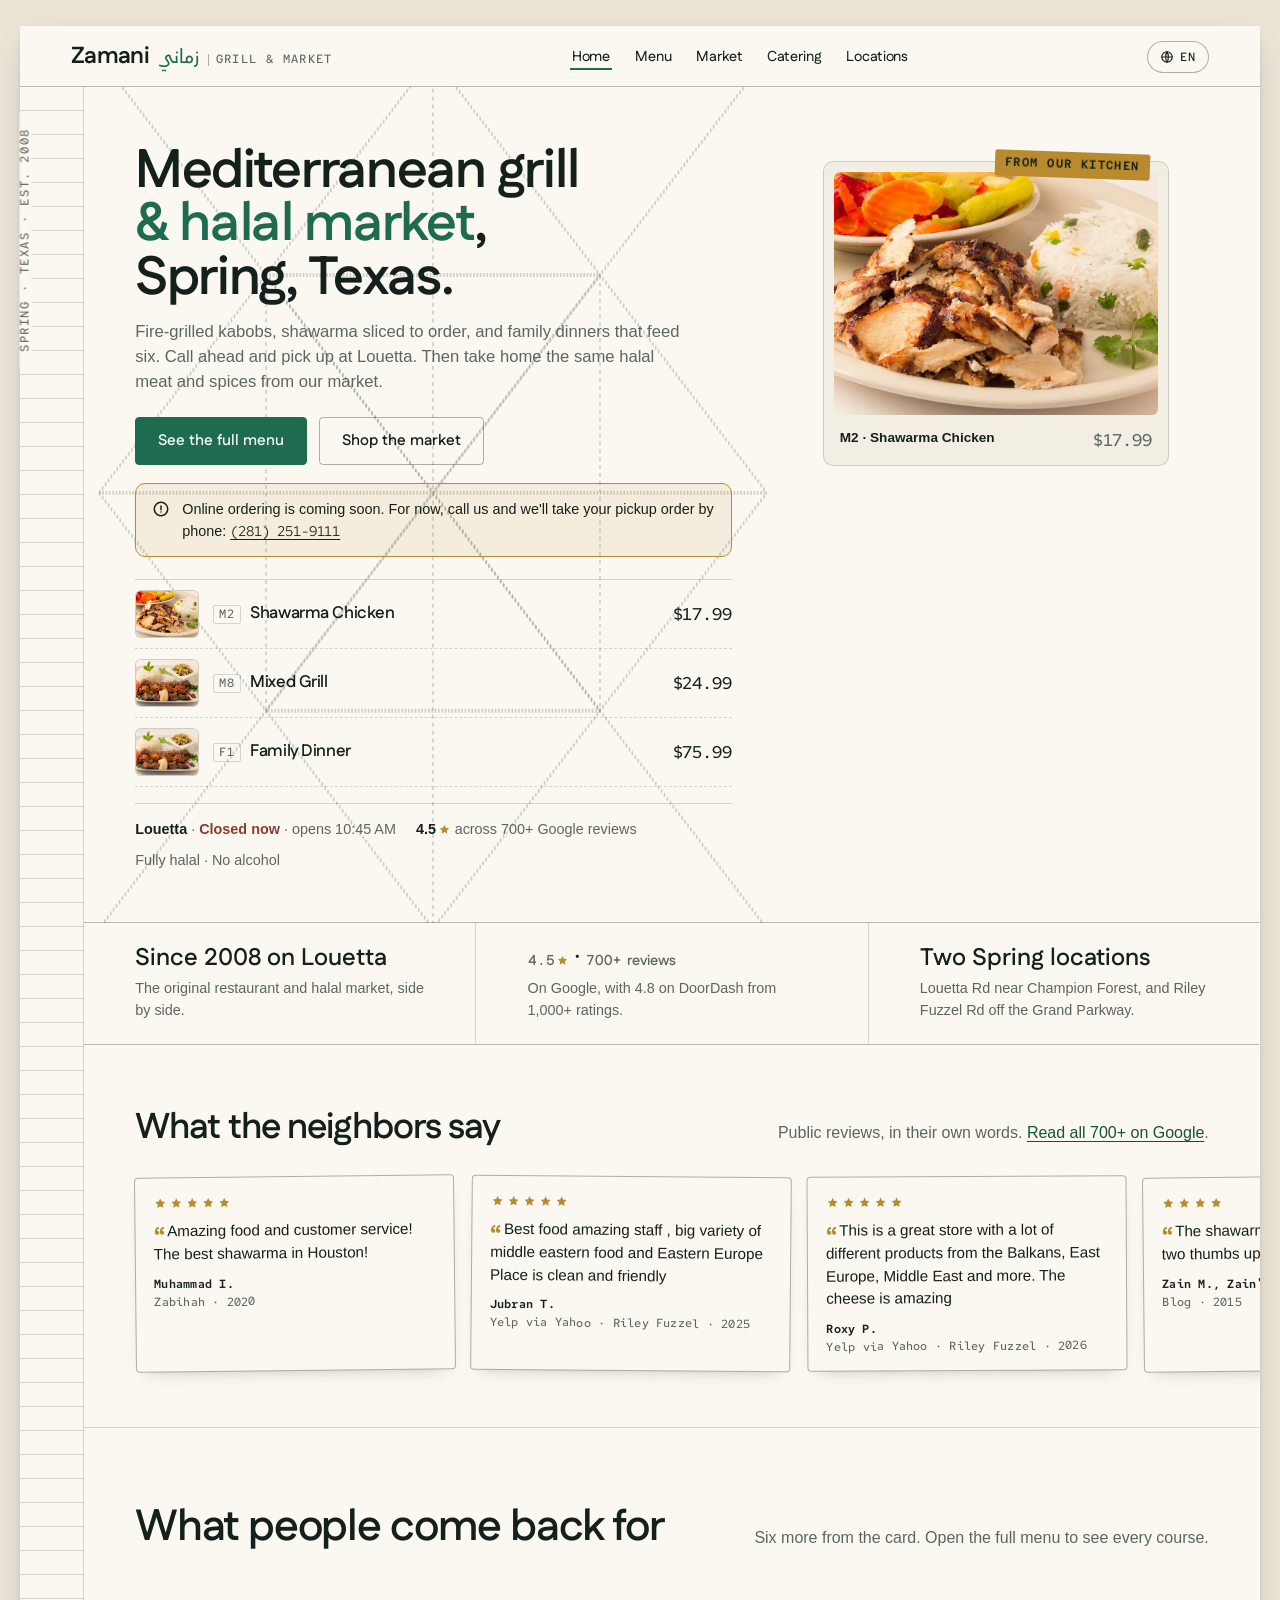
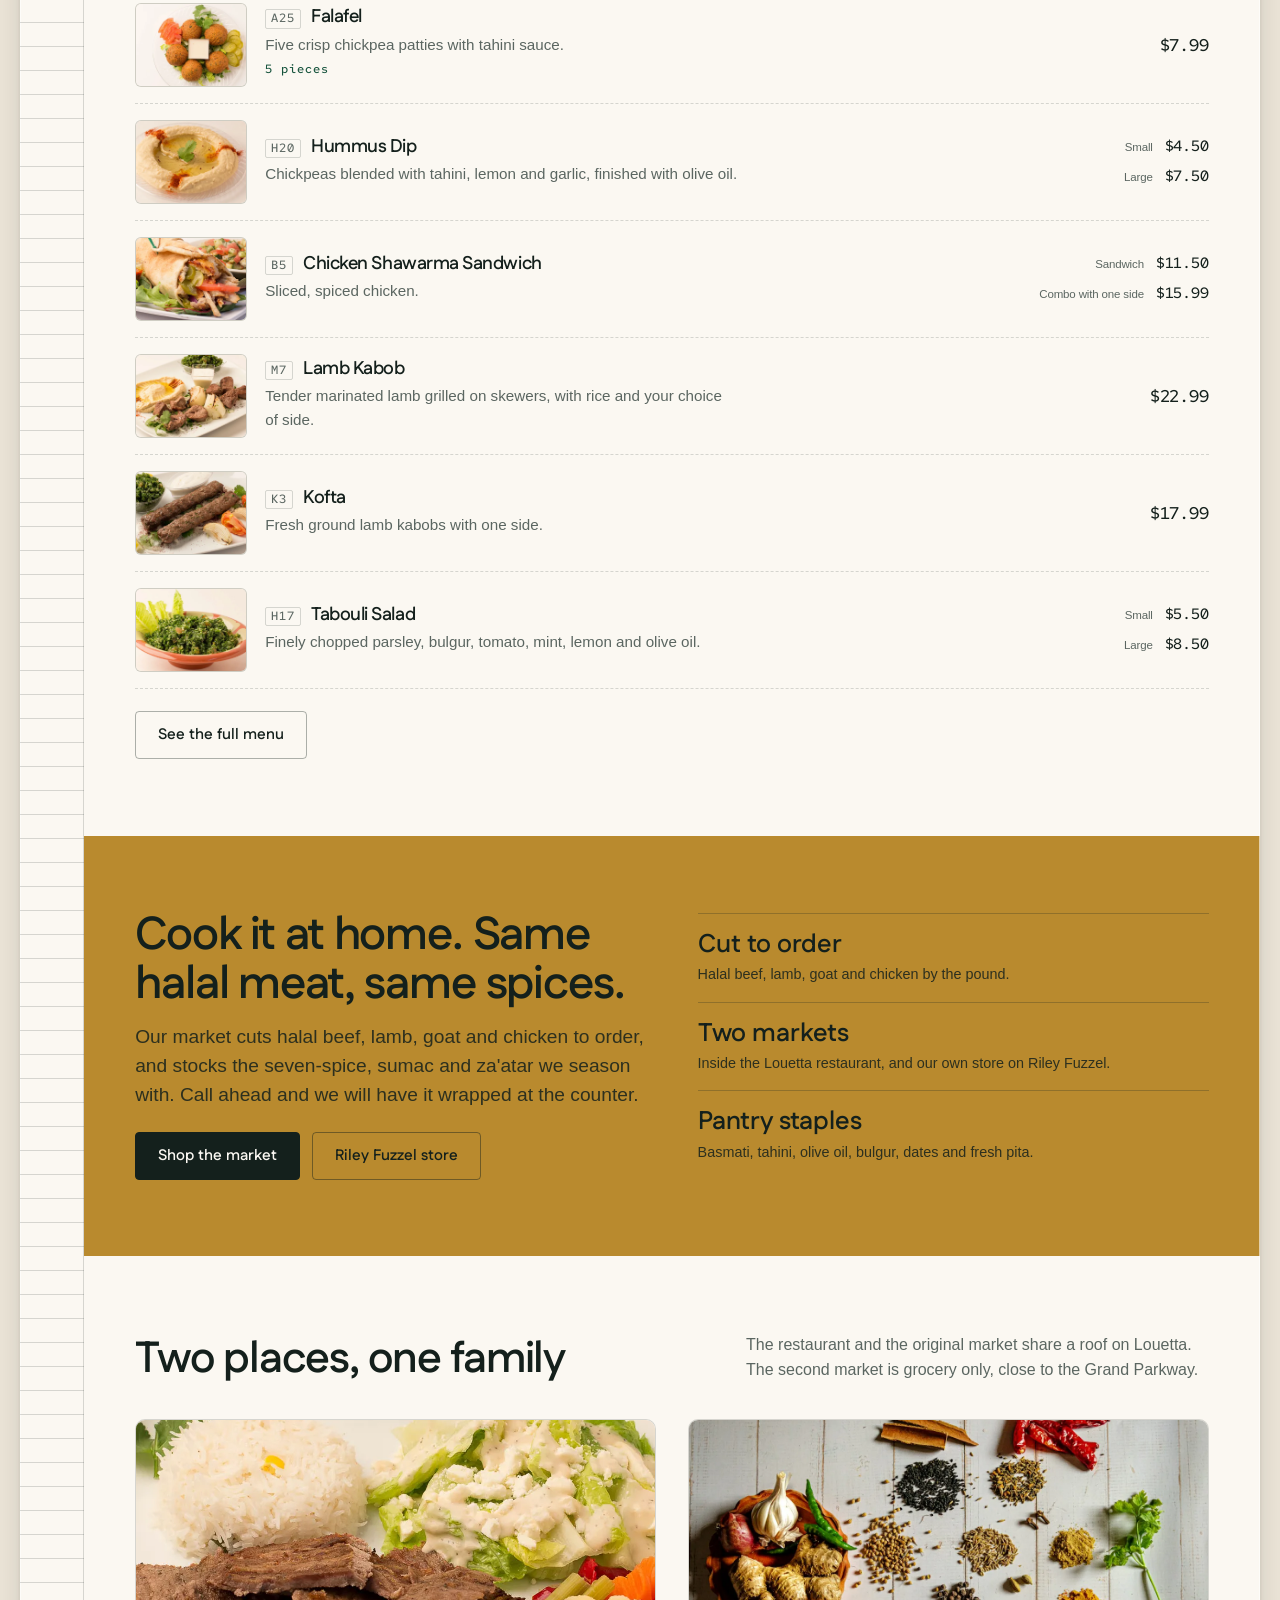
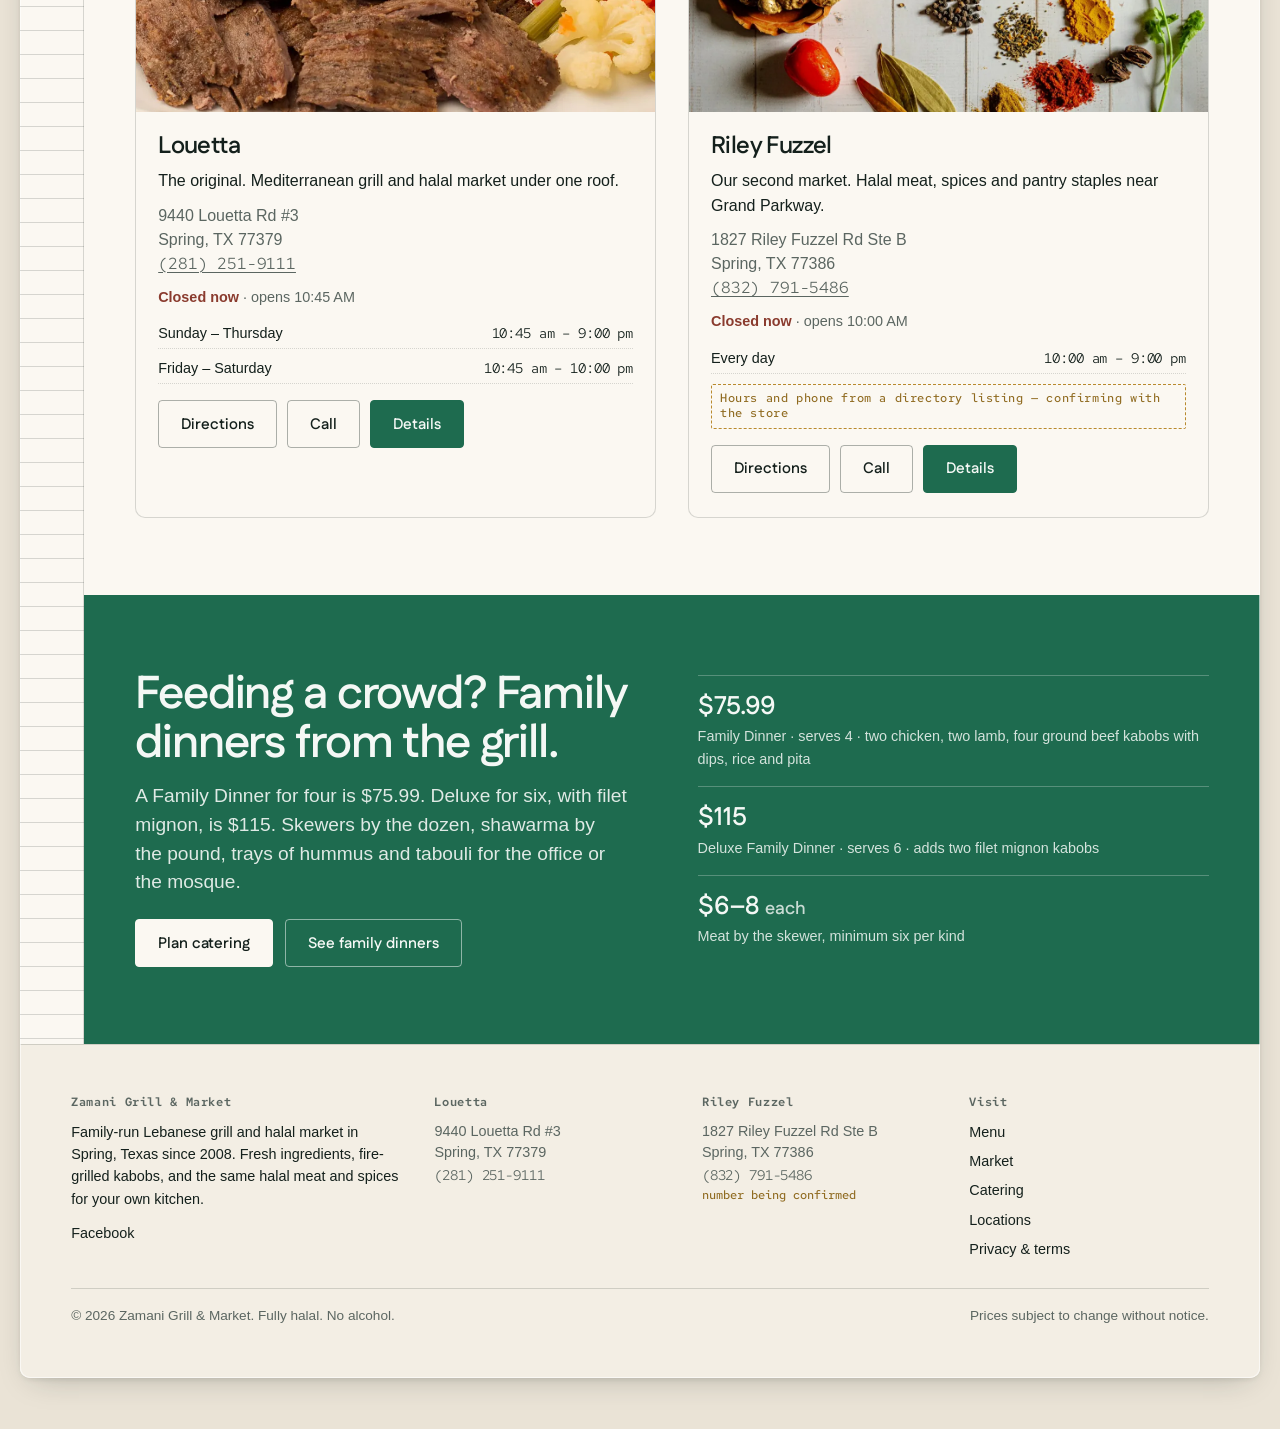
==== commit 77b66116: "Merge pull request #2 from faisetaj/claude/mediterranean-wording Say Mediterranean instead of Lebane" ====
--- a/index.html
+++ b/index.html
@@ -1,10 +1,10 @@
 <!doctype html>
 <html lang="en" dir="ltr" data-tax="0.0825">
 <head>
-<title data-i18n="title.home">Zamani Grill &amp; Market · Lebanese Grill and Halal Market in Spring, TX</title>
-<meta name="description" content="Family-run Lebanese grill and halal market in Spring, Texas. Order shawarma, kabobs and family dinners for pickup, or shop halal meat and spices at our Louetta and Riley Fuzzel locations.">
+<title data-i18n="title.home">Zamani Grill &amp; Market · Mediterranean Grill and Halal Market in Spring, TX</title>
+<meta name="description" content="Family-run Mediterranean grill and halal market in Spring, Texas. Order shawarma, kabobs and family dinners for pickup, or shop halal meat and spices at our Louetta and Riley Fuzzel locations.">
 <meta property="og:title" content="Zamani Grill & Market — Spring, TX">
-<meta property="og:description" content="Lebanese grill and halal market. Dine in or call ahead for pickup. Two Spring locations.">
+<meta property="og:description" content="Mediterranean grill and halal market. Dine in or call ahead for pickup. Two Spring locations.">
 <meta property="og:image" content="https://zamanigrill.com/img/menu/img-7197.webp">
 <meta property="og:type" content="website">
 <!-- @head -->
@@ -70,7 +70,7 @@
             <path d="M100 55 L200 110 L300 55 M100 165 L200 110 L300 165"/><path d="M0 0 L400 220 M400 0 L0 220"/>
           </g>
         </svg>
-        <h1 data-i18n="hero.h1" data-i18n-html>Lebanese grill <em>&amp; halal market</em>, Spring, Texas.</h1>
+        <h1 data-i18n="hero.h1" data-i18n-html>Mediterranean grill <em>&amp; halal market</em>, Spring, Texas.</h1>
         <p class="lede" data-i18n="hero.lede">Fire-grilled kabobs, shawarma sliced to order, and family dinners that feed six. Call ahead and pick up at Louetta. Then take home the same halal meat and spices from our market.</p>
         <div class="hero-cta">
           <a class="btn" href="menu" data-i18n="fav.full">See the full menu</a>
@@ -187,7 +187,7 @@
   <img src="img/menu/img-78671.webp" width="900" height="674" alt="Zamani Grill &amp; Market — Louetta" loading="lazy" decoding="async">
   <div class="place-body">
     <h3>Louetta</h3>
-    <p data-i18n="loc.louetta.tagline">The original. Lebanese grill and halal market under one roof.</p>
+    <p data-i18n="loc.louetta.tagline">The original. Mediterranean grill and halal market under one roof.</p>
     <address>9440 Louetta Rd #3<br>Spring, TX 77379<br><a href="tel:+12812519111" class="mono">(281) 251-9111</a></address>
     <div class="hero-meta" style="margin:0;padding:0;border:0"><span data-open-now="[{&quot;days&quot;:&quot;Sunday – Thursday&quot;,&quot;dayCodes&quot;:[&quot;Su&quot;,&quot;Mo&quot;,&quot;Tu&quot;,&quot;We&quot;,&quot;Th&quot;],&quot;open&quot;:&quot;10:45&quot;,&quot;close&quot;:&quot;21:00&quot;},{&quot;days&quot;:&quot;Friday – Saturday&quot;,&quot;dayCodes&quot;:[&quot;Fr&quot;,&quot;Sa&quot;],&quot;open&quot;:&quot;10:45&quot;,&quot;close&quot;:&quot;22:00&quot;}]"></span></div>
     <div class="hours" data-i18n-hours><div><span data-i18n="days.SuMoTuWeTh">Sunday – Thursday</span><time>10:45 am – 9:00 pm</time></div><div><span data-i18n="days.FrSa">Friday – Saturday</span><time>10:45 am – 10:00 pm</time></div></div>
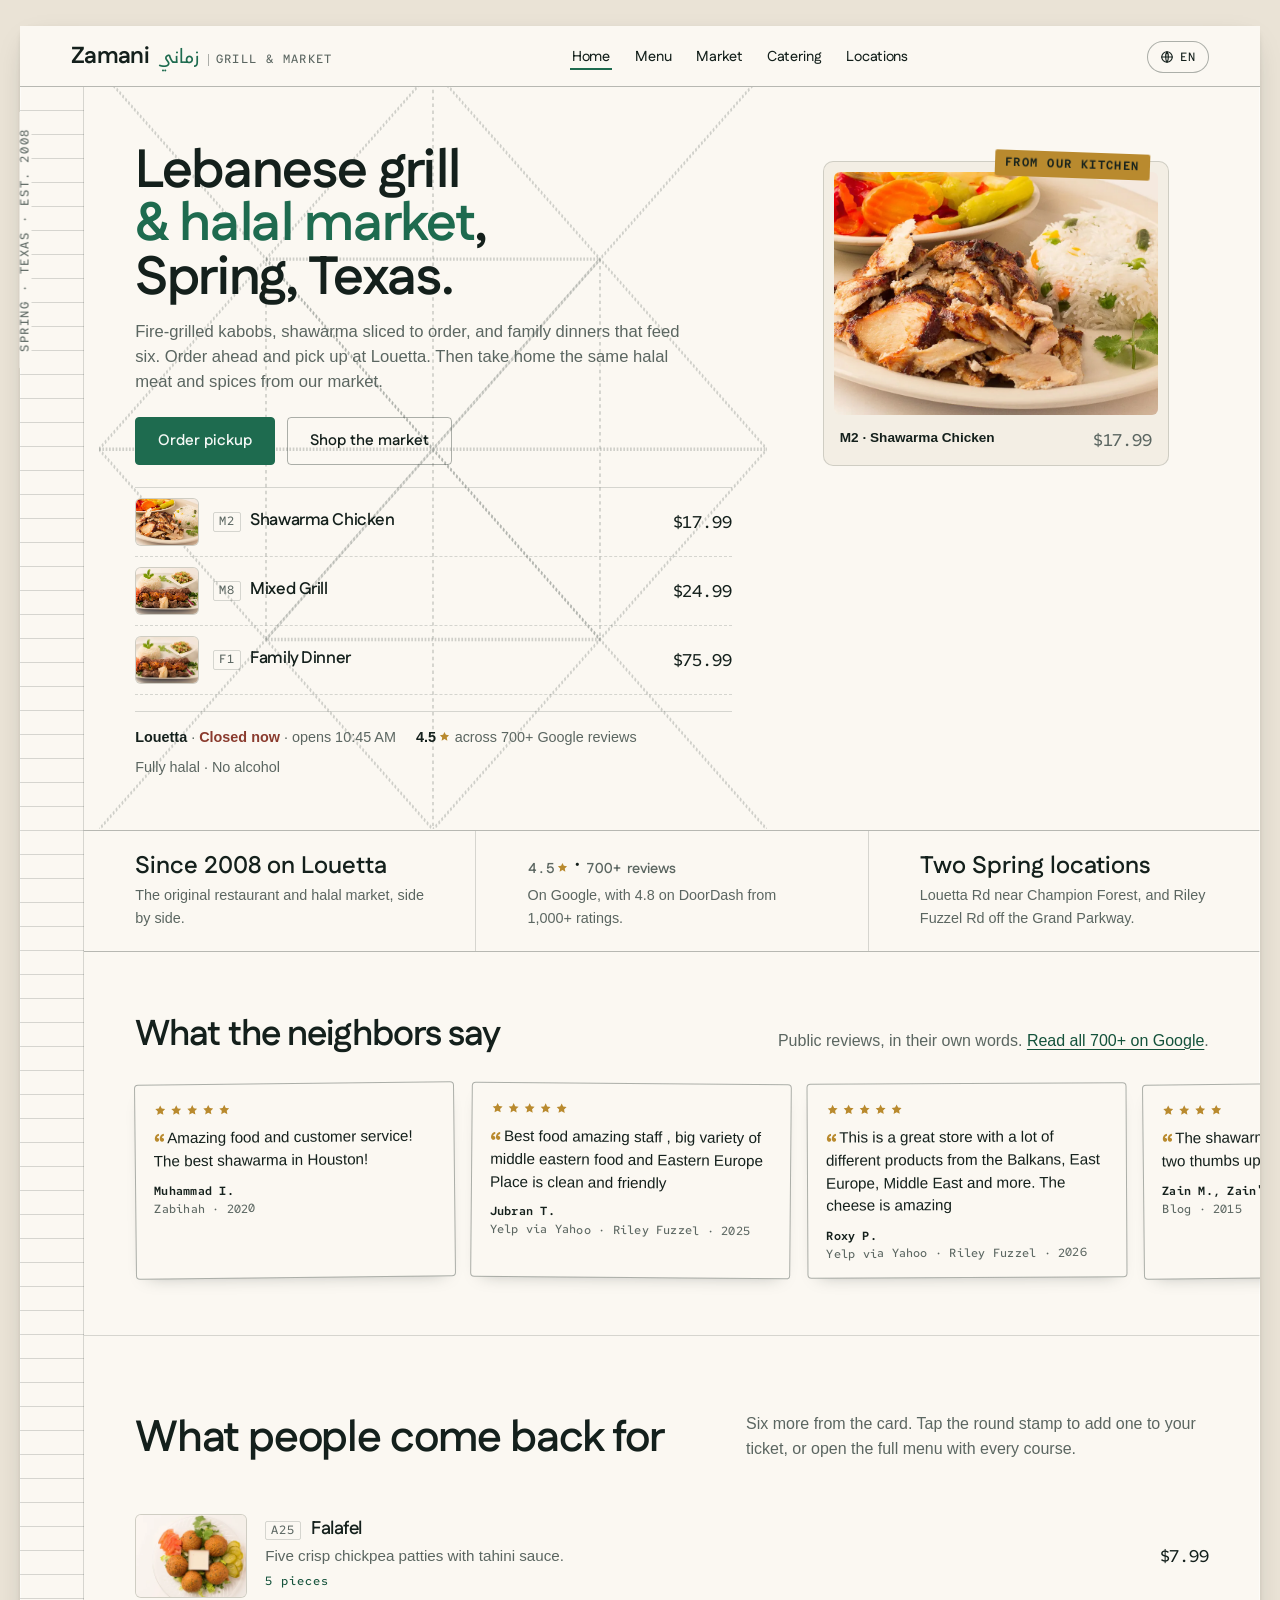
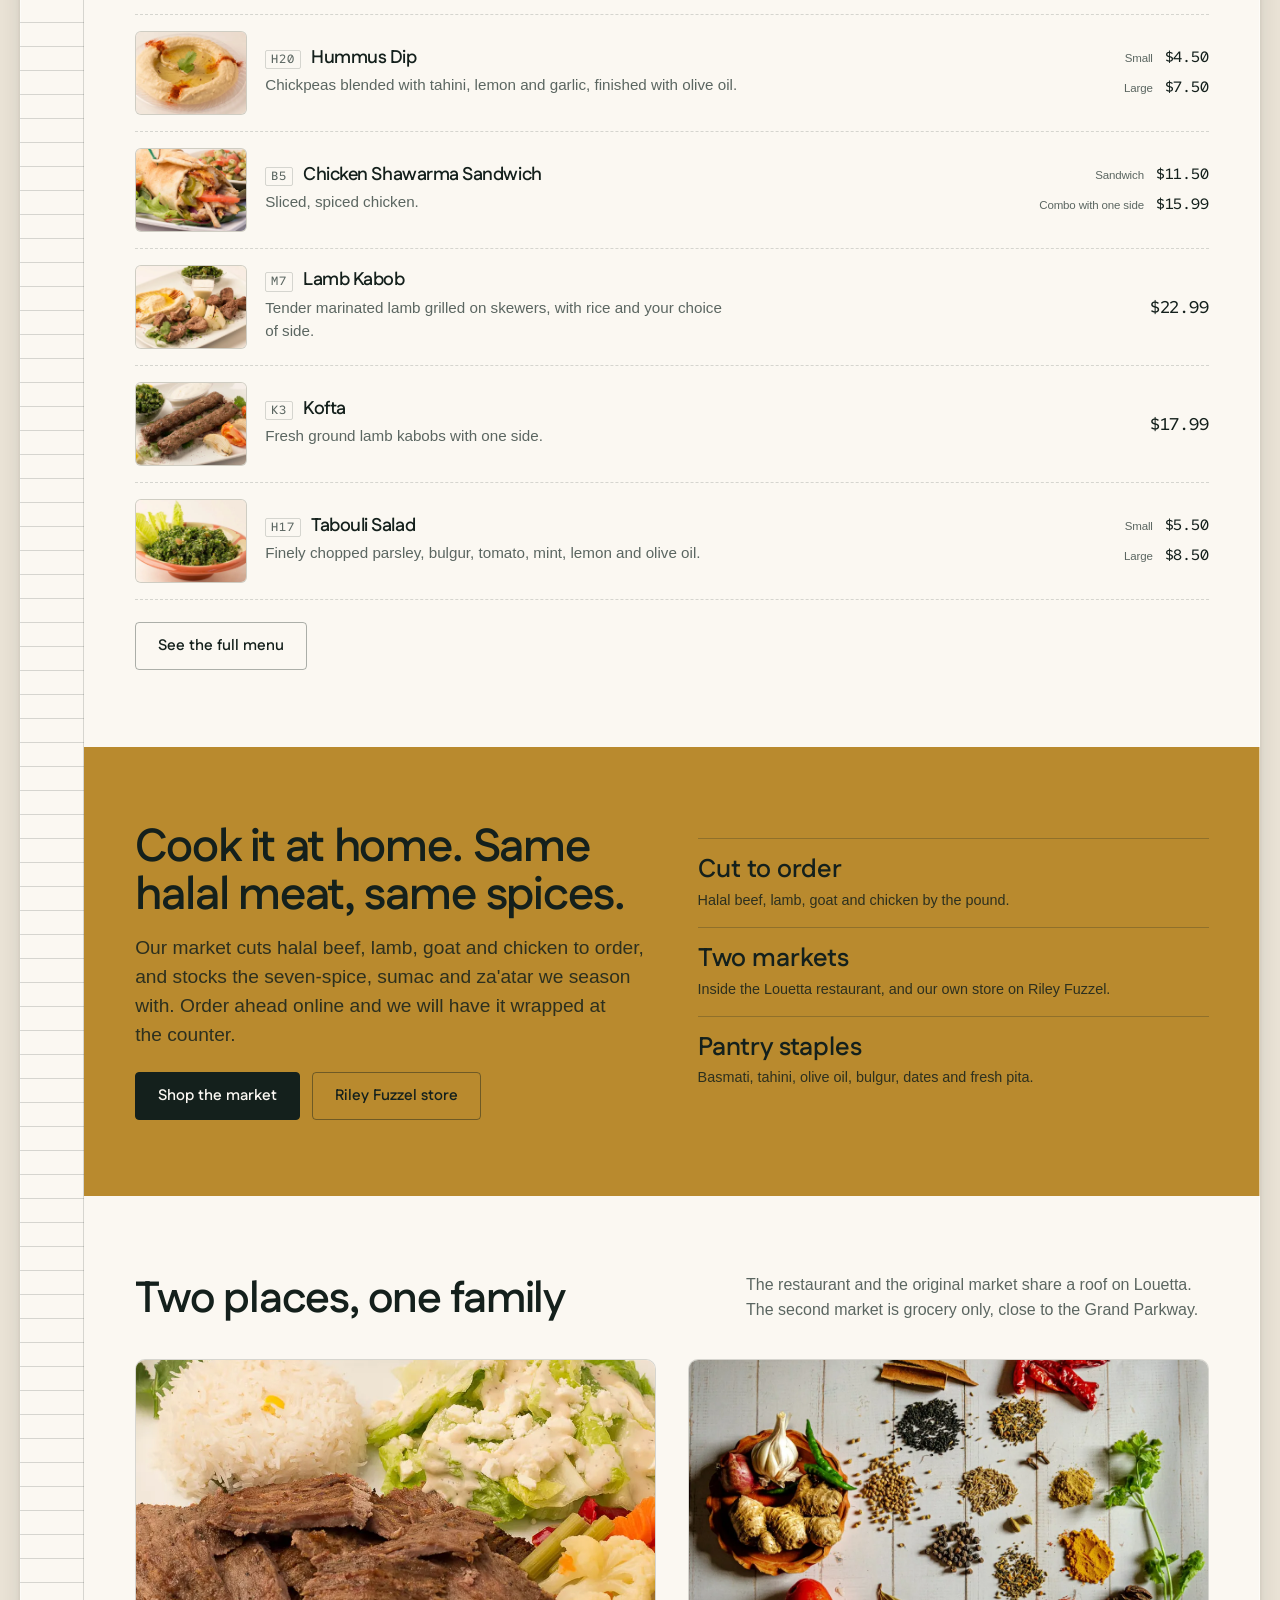
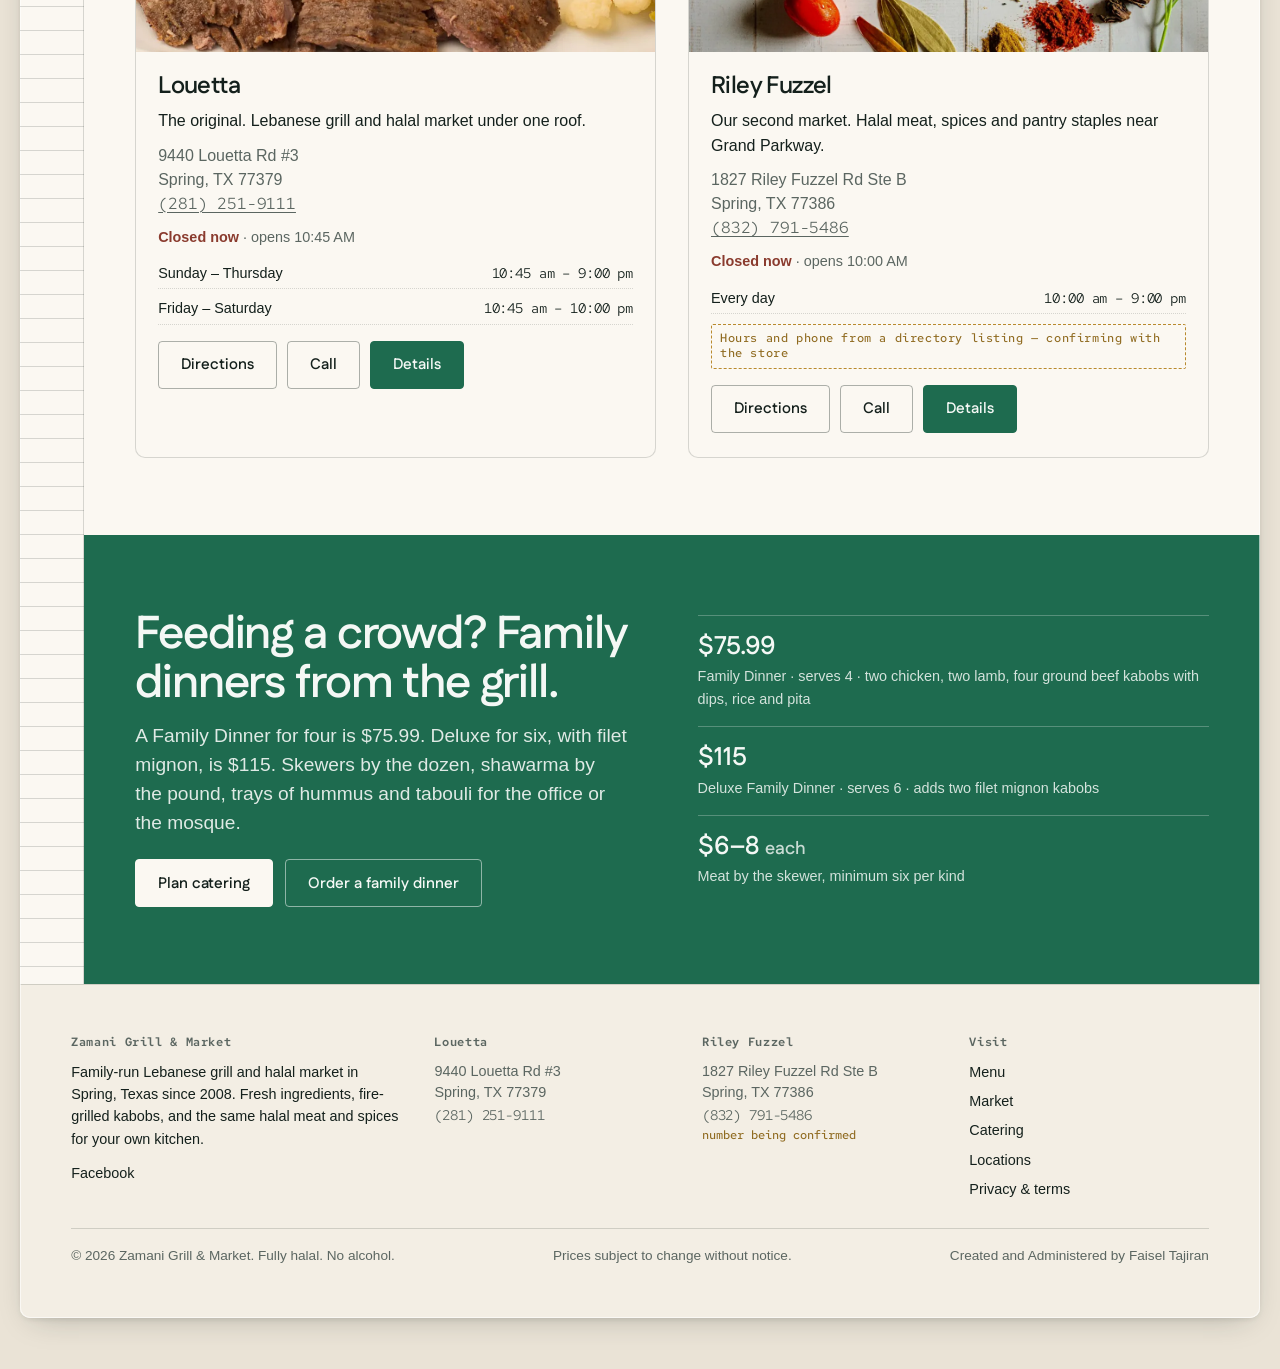
==== commit 9bf25cd3: "Add developer credit link to the footer - Footer bottom row now ends with "Created and Administered " ====
--- a/index.html
+++ b/index.html
@@ -1,10 +1,10 @@
 <!doctype html>
 <html lang="en" dir="ltr" data-tax="0.0825">
 <head>
-<title data-i18n="title.home">Zamani Grill &amp; Market · Mediterranean Grill and Halal Market in Spring, TX</title>
-<meta name="description" content="Family-run Mediterranean grill and halal market in Spring, Texas. Order shawarma, kabobs and family dinners for pickup, or shop halal meat and spices at our Louetta and Riley Fuzzel locations.">
+<title data-i18n="title.home">Zamani Grill &amp; Market · Lebanese Grill and Halal Market in Spring, TX</title>
+<meta name="description" content="Family-run Lebanese grill and halal market in Spring, Texas. Order shawarma, kabobs and family dinners for pickup, or shop halal meat and spices at our Louetta and Riley Fuzzel locations.">
 <meta property="og:title" content="Zamani Grill & Market — Spring, TX">
-<meta property="og:description" content="Mediterranean grill and halal market. Dine in or call ahead for pickup. Two Spring locations.">
+<meta property="og:description" content="Lebanese grill and halal market. Order pickup online. Two Spring locations.">
 <meta property="og:image" content="https://zamanigrill.com/img/menu/img-7197.webp">
 <meta property="og:type" content="website">
 <!-- @head -->
@@ -70,13 +70,12 @@
             <path d="M100 55 L200 110 L300 55 M100 165 L200 110 L300 165"/><path d="M0 0 L400 220 M400 0 L0 220"/>
           </g>
         </svg>
-        <h1 data-i18n="hero.h1" data-i18n-html>Mediterranean grill <em>&amp; halal market</em>, Spring, Texas.</h1>
-        <p class="lede" data-i18n="hero.lede">Fire-grilled kabobs, shawarma sliced to order, and family dinners that feed six. Call ahead and pick up at Louetta. Then take home the same halal meat and spices from our market.</p>
+        <h1 data-i18n="hero.h1" data-i18n-html>Lebanese grill <em>&amp; halal market</em>, Spring, Texas.</h1>
+        <p class="lede" data-i18n="hero.lede">Fire-grilled kabobs, shawarma sliced to order, and family dinners that feed six. Order ahead and pick up at Louetta. Then take home the same halal meat and spices from our market.</p>
         <div class="hero-cta">
-          <a class="btn" href="menu" data-i18n="fav.full">See the full menu</a>
+          <a class="btn" href="menu" data-i18n="hero.order">Order pickup</a>
           <a class="btn ghost" href="market" data-i18n="hero.market">Shop the market</a>
         </div>
-        <div class="notice brass" role="note" style="margin-top:18px"><svg viewBox="0 0 24 24" fill="none" stroke="currentColor" stroke-width="2" stroke-linecap="round" aria-hidden="true"><circle cx="12" cy="12" r="9"/><path d="M12 8v5M12 16h.01"/></svg><span><span data-i18n="order.soon">Online ordering is coming soon. For now, call us and we'll take your pickup order by phone:</span> <a href="tel:+12812519111" class="mono" dir="ltr" style="white-space:nowrap">(281) 251-9111</a></span></div>
         <div class="dishes hero-dishes">
           <h2 class="visually-hidden" data-i18n="hero.first">First course</h2>
 <!-- @hero-dishes -->
@@ -126,7 +125,7 @@
     </section>
 
     <section class="section" aria-labelledby="h-fav">
-      <div class="section-head"><h2 id="h-fav" data-i18n="fav.h2">What people come back for</h2><p data-i18n="fav.p">Six more from the card. Open the full menu to see every course.</p></div>
+      <div class="section-head"><h2 id="h-fav" data-i18n="fav.h2">What people come back for</h2><p data-i18n="fav.p">Six more from the card. Tap the round stamp to add one to your ticket, or open the full menu with every course.</p></div>
       <div class="dishes">
 <!-- @featured -->
 <article class="dish" data-item="{&quot;id&quot;:&quot;A25&quot;,&quot;name&quot;:&quot;Falafel&quot;,&quot;kind&quot;:&quot;menu&quot;,&quot;price&quot;:7.99}" id="item-A25">
@@ -168,7 +167,7 @@
       <div class="band-grid">
         <div>
           <h2 id="h-mk" data-i18n="mkband.h2">Cook it at home. Same halal meat, same spices.</h2>
-          <p class="lede" style="color:inherit;opacity:.85;margin-top:14px" data-i18n="mkband.p">Our market cuts halal beef, lamb, goat and chicken to order, and stocks the seven-spice, sumac and za'atar we season with. Call ahead and we will have it wrapped at the counter.</p>
+          <p class="lede" style="color:inherit;opacity:.85;margin-top:14px" data-i18n="mkband.p">Our market cuts halal beef, lamb, goat and chicken to order, and stocks the seven-spice, sumac and za'atar we season with. Order ahead online and we will have it wrapped at the counter.</p>
           <div class="hero-cta"><a class="btn" href="market" data-i18n="mkband.cta">Shop the market</a><a class="btn ghost" href="tx/spring/riley-fuzzel/" data-i18n="mkband.rf">Riley Fuzzel store</a></div>
         </div>
         <div>
@@ -187,7 +186,7 @@
   <img src="img/menu/img-78671.webp" width="900" height="674" alt="Zamani Grill &amp; Market — Louetta" loading="lazy" decoding="async">
   <div class="place-body">
     <h3>Louetta</h3>
-    <p data-i18n="loc.louetta.tagline">The original. Mediterranean grill and halal market under one roof.</p>
+    <p data-i18n="loc.louetta.tagline">The original. Lebanese grill and halal market under one roof.</p>
     <address>9440 Louetta Rd #3<br>Spring, TX 77379<br><a href="tel:+12812519111" class="mono">(281) 251-9111</a></address>
     <div class="hero-meta" style="margin:0;padding:0;border:0"><span data-open-now="[{&quot;days&quot;:&quot;Sunday – Thursday&quot;,&quot;dayCodes&quot;:[&quot;Su&quot;,&quot;Mo&quot;,&quot;Tu&quot;,&quot;We&quot;,&quot;Th&quot;],&quot;open&quot;:&quot;10:45&quot;,&quot;close&quot;:&quot;21:00&quot;},{&quot;days&quot;:&quot;Friday – Saturday&quot;,&quot;dayCodes&quot;:[&quot;Fr&quot;,&quot;Sa&quot;],&quot;open&quot;:&quot;10:45&quot;,&quot;close&quot;:&quot;22:00&quot;}]"></span></div>
     <div class="hours" data-i18n-hours><div><span data-i18n="days.SuMoTuWeTh">Sunday – Thursday</span><time>10:45 am – 9:00 pm</time></div><div><span data-i18n="days.FrSa">Friday – Saturday</span><time>10:45 am – 10:00 pm</time></div></div>
@@ -214,7 +213,7 @@
         <div>
           <h2 id="h-cat" data-i18n="catband.h2">Feeding a crowd? Family dinners from the grill.</h2>
           <p class="lede" style="color:inherit;opacity:.9;margin-top:14px" data-i18n="catband.p">A Family Dinner for four is $75.99. Deluxe for six, with filet mignon, is $115. Skewers by the dozen, shawarma by the pound, trays of hummus and tabouli for the office or the mosque.</p>
-          <div class="hero-cta"><a class="btn" href="catering" data-i18n="catband.cta">Plan catering</a><a class="btn ghost" href="menu#c-family" data-i18n="catband.fam">See family dinners</a></div>
+          <div class="hero-cta"><a class="btn" href="catering" data-i18n="catband.cta">Plan catering</a><a class="btn ghost" href="menu#c-family" data-i18n="catband.fam">Order a family dinner</a></div>
         </div>
         <div>
           <div class="fact"><b>$75.99</b><span data-i18n="catband.f1">Family Dinner · serves 4 · two chicken, two lamb, four ground beef kabobs with dips, rice and pita</span></div>
@@ -232,7 +231,7 @@
     <p style="margin-top:12px"><a href="https://www.facebook.com/zamanimarketgrill" rel="noopener" target="_blank">Facebook</a></p></div>
   <div><p class="fh">Louetta</p><address>9440 Louetta Rd #3<br>Spring, TX 77379<br><a href="tel:+12812519111" class="mono">(281) 251-9111</a></address></div><div><p class="fh">Riley Fuzzel</p><address>1827 Riley Fuzzel Rd Ste B<br>Spring, TX 77386<br><a href="tel:+18327915486" class="mono">(832) 791-5486</a><span class="confirming" data-i18n="foot.confirming">number being confirmed</span></address></div>
   <div><p class="fh" data-i18n="foot.visit">Visit</p><ul><li><a href="menu" data-i18n="nav.menu">Menu</a></li><li><a href="market" data-i18n="nav.market">Market</a></li><li><a href="catering" data-i18n="nav.catering">Catering</a></li><li><a href="locations" data-i18n="nav.locations">Locations</a></li><li><a href="privacy" data-i18n="foot.privacy">Privacy &amp; terms</a></li></ul></div>
-  <div class="legal"><span>© <span class="num">2026</span> Zamani Grill &amp; Market. <span data-i18n="foot.halal">Fully halal. No alcohol.</span></span><span data-i18n="foot.prices">Prices subject to change without notice.</span></div>
+  <div class="legal"><span>© <span class="num">2026</span> Zamani Grill &amp; Market. <span data-i18n="foot.halal">Fully halal. No alcohol.</span></span><span data-i18n="foot.prices">Prices subject to change without notice.</span><span><a href="https://www.faiseltajiran.com" style="text-decoration:none">Created and Administered by Faisel Tajiran</a></span></div>
 </footer>
 <!-- /@footer -->
 </div>
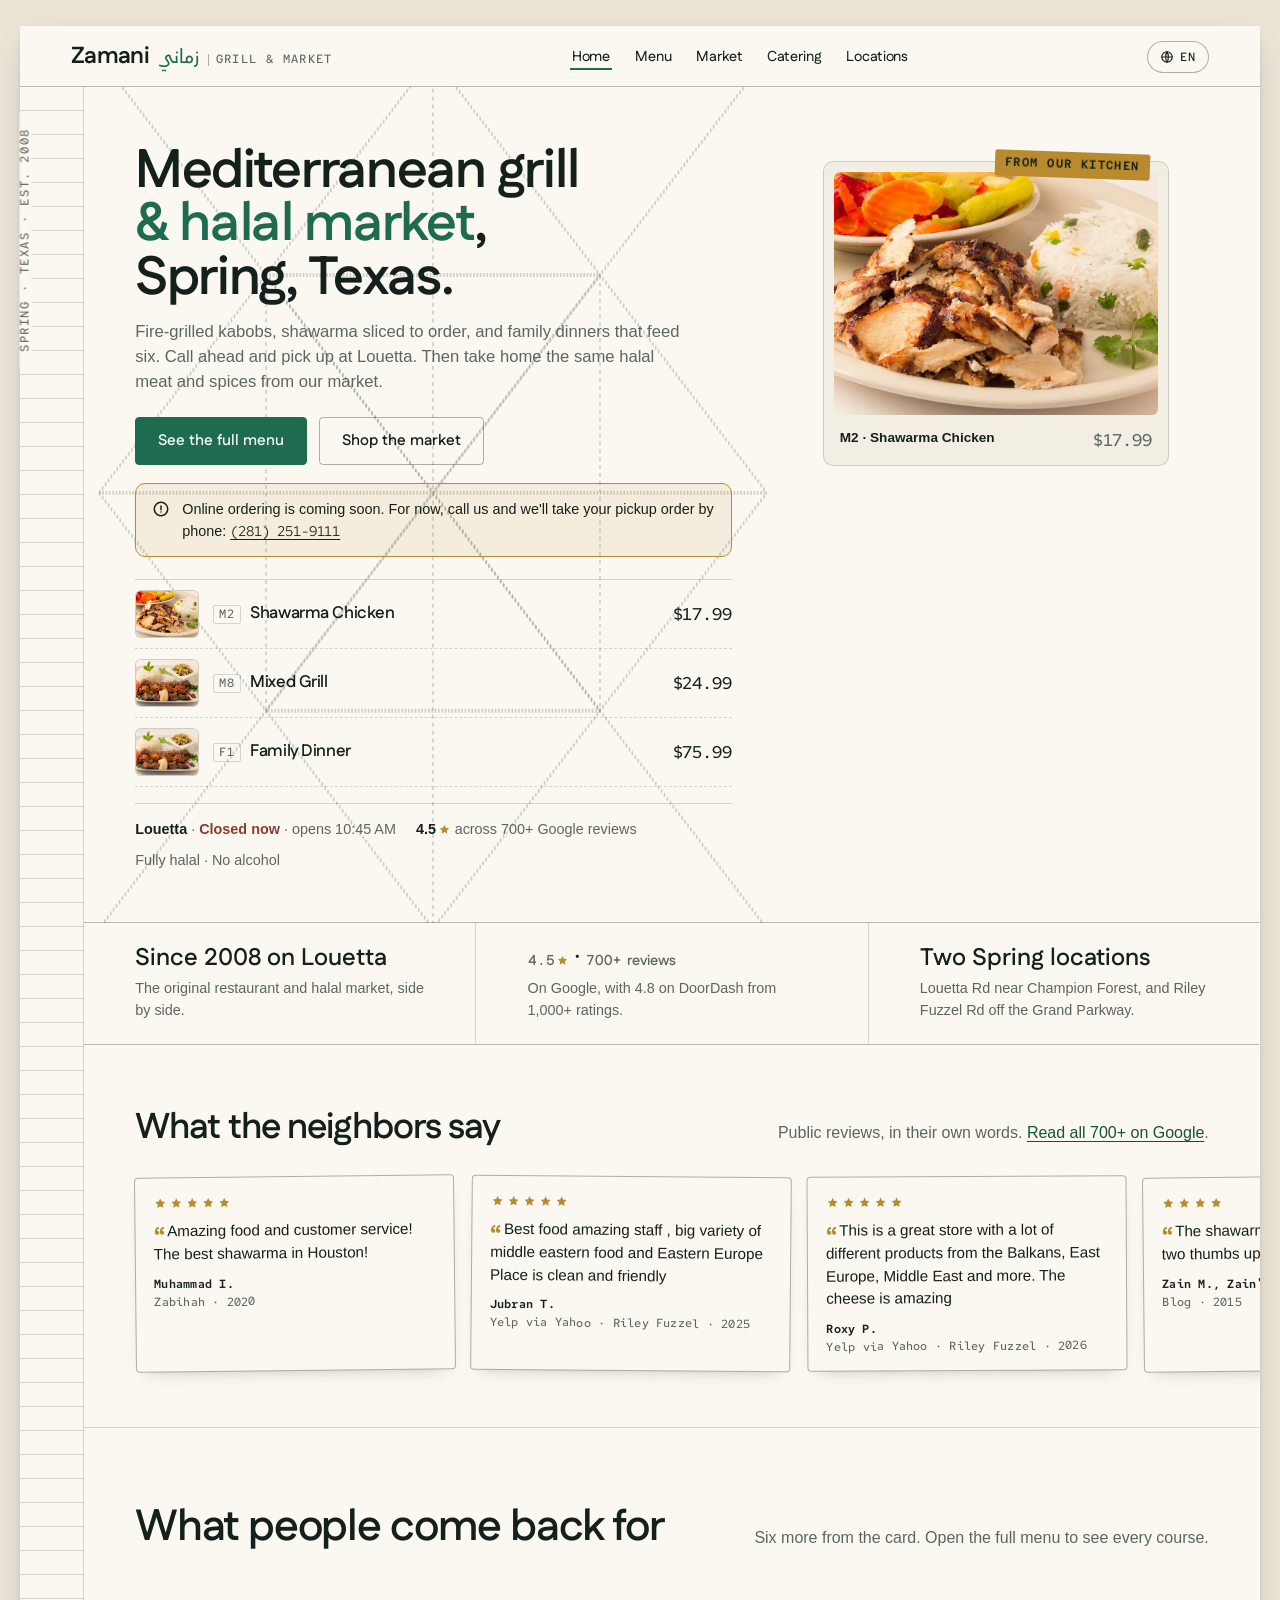
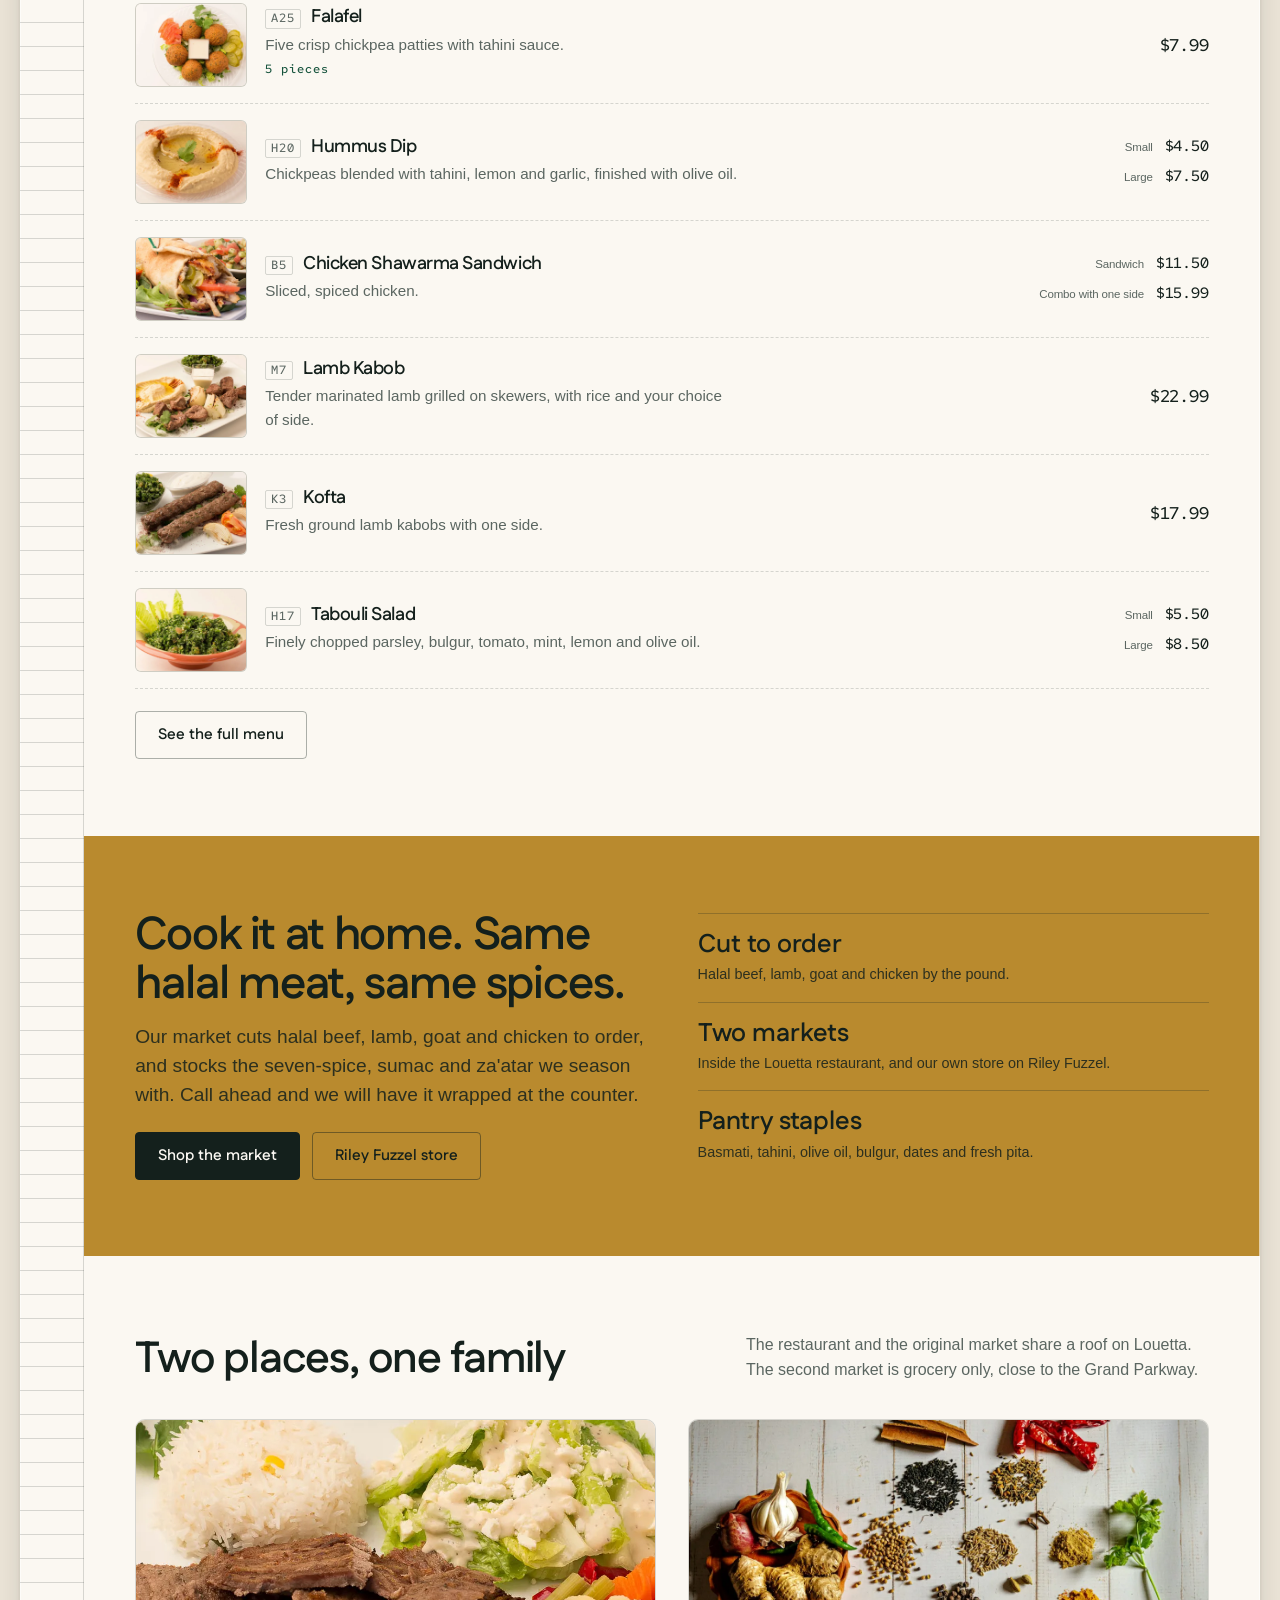
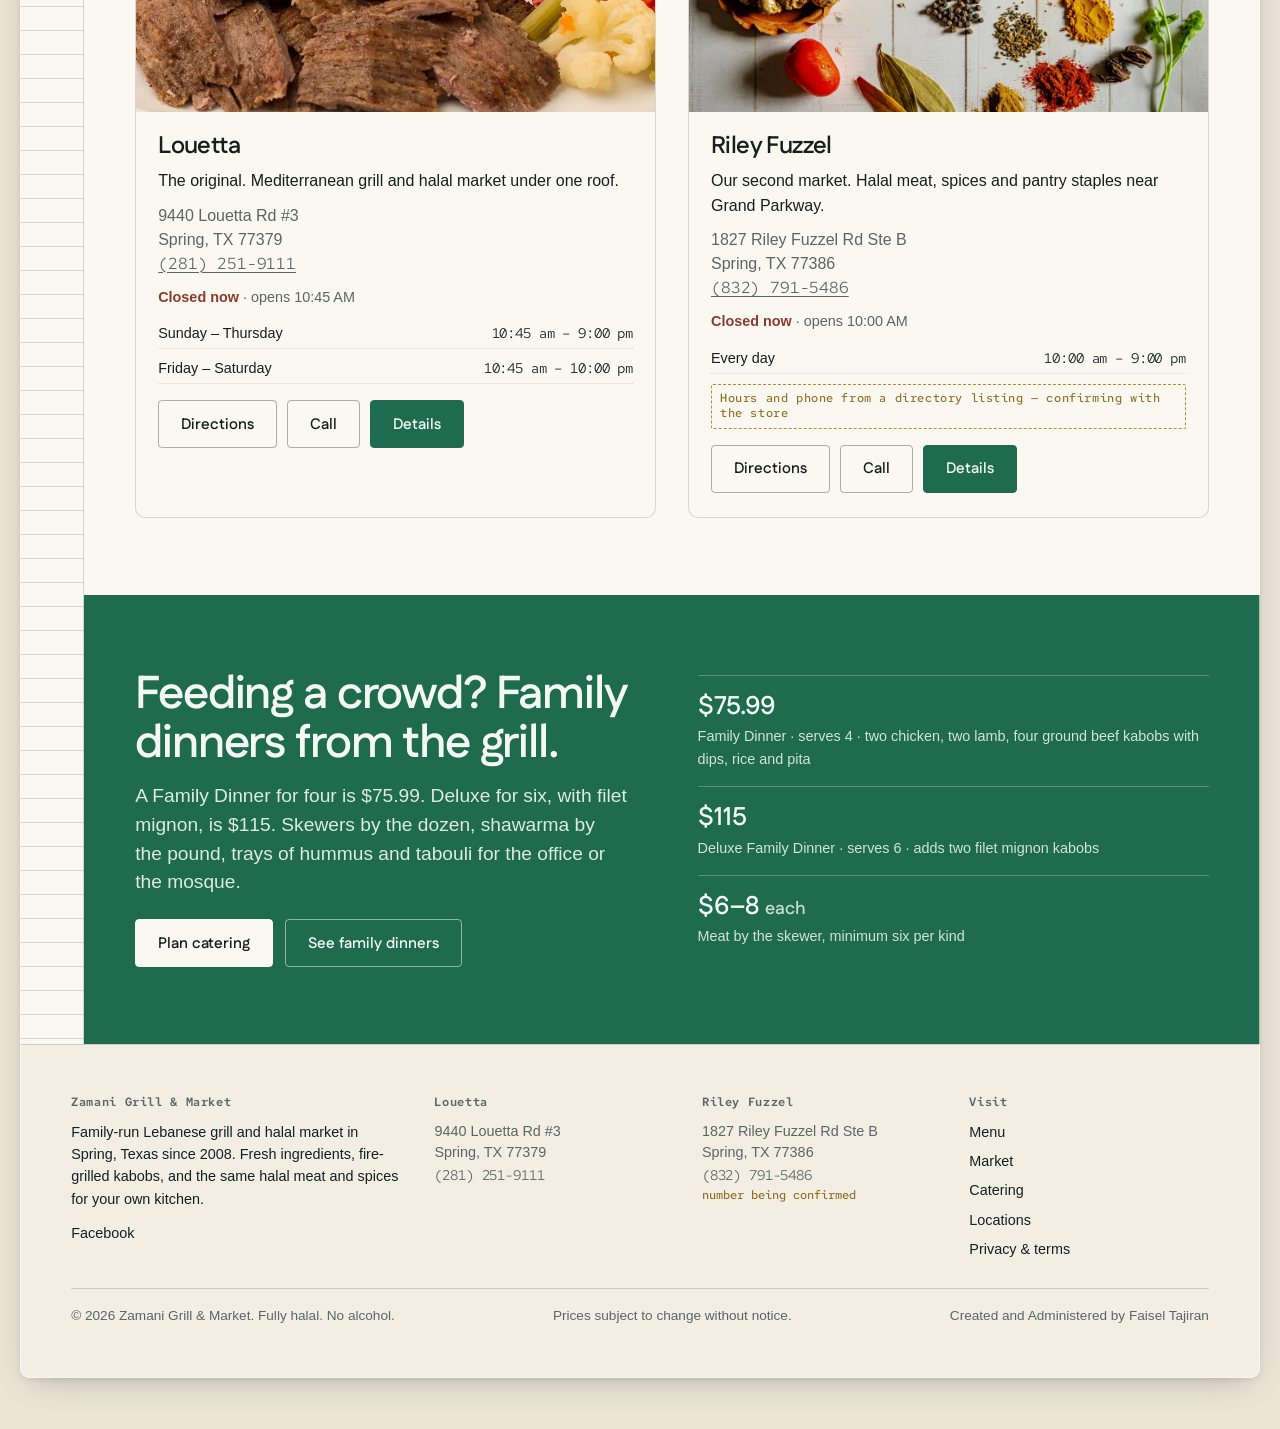
==== commit 06feba0e: "Merge remote-tracking branch 'origin/main' into claude/footer-signature" ====
--- a/index.html
+++ b/index.html
@@ -1,10 +1,10 @@
 <!doctype html>
 <html lang="en" dir="ltr" data-tax="0.0825">
 <head>
-<title data-i18n="title.home">Zamani Grill &amp; Market · Lebanese Grill and Halal Market in Spring, TX</title>
-<meta name="description" content="Family-run Lebanese grill and halal market in Spring, Texas. Order shawarma, kabobs and family dinners for pickup, or shop halal meat and spices at our Louetta and Riley Fuzzel locations.">
+<title data-i18n="title.home">Zamani Grill &amp; Market · Mediterranean Grill and Halal Market in Spring, TX</title>
+<meta name="description" content="Family-run Mediterranean grill and halal market in Spring, Texas. Order shawarma, kabobs and family dinners for pickup, or shop halal meat and spices at our Louetta and Riley Fuzzel locations.">
 <meta property="og:title" content="Zamani Grill & Market — Spring, TX">
-<meta property="og:description" content="Lebanese grill and halal market. Order pickup online. Two Spring locations.">
+<meta property="og:description" content="Mediterranean grill and halal market. Dine in or call ahead for pickup. Two Spring locations.">
 <meta property="og:image" content="https://zamanigrill.com/img/menu/img-7197.webp">
 <meta property="og:type" content="website">
 <!-- @head -->
@@ -70,12 +70,13 @@
             <path d="M100 55 L200 110 L300 55 M100 165 L200 110 L300 165"/><path d="M0 0 L400 220 M400 0 L0 220"/>
           </g>
         </svg>
-        <h1 data-i18n="hero.h1" data-i18n-html>Lebanese grill <em>&amp; halal market</em>, Spring, Texas.</h1>
-        <p class="lede" data-i18n="hero.lede">Fire-grilled kabobs, shawarma sliced to order, and family dinners that feed six. Order ahead and pick up at Louetta. Then take home the same halal meat and spices from our market.</p>
+        <h1 data-i18n="hero.h1" data-i18n-html>Mediterranean grill <em>&amp; halal market</em>, Spring, Texas.</h1>
+        <p class="lede" data-i18n="hero.lede">Fire-grilled kabobs, shawarma sliced to order, and family dinners that feed six. Call ahead and pick up at Louetta. Then take home the same halal meat and spices from our market.</p>
         <div class="hero-cta">
-          <a class="btn" href="menu" data-i18n="hero.order">Order pickup</a>
+          <a class="btn" href="menu" data-i18n="fav.full">See the full menu</a>
           <a class="btn ghost" href="market" data-i18n="hero.market">Shop the market</a>
         </div>
+        <div class="notice brass" role="note" style="margin-top:18px"><svg viewBox="0 0 24 24" fill="none" stroke="currentColor" stroke-width="2" stroke-linecap="round" aria-hidden="true"><circle cx="12" cy="12" r="9"/><path d="M12 8v5M12 16h.01"/></svg><span><span data-i18n="order.soon">Online ordering is coming soon. For now, call us and we'll take your pickup order by phone:</span> <a href="tel:+12812519111" class="mono" dir="ltr" style="white-space:nowrap">(281) 251-9111</a></span></div>
         <div class="dishes hero-dishes">
           <h2 class="visually-hidden" data-i18n="hero.first">First course</h2>
 <!-- @hero-dishes -->
@@ -125,7 +126,7 @@
     </section>
 
     <section class="section" aria-labelledby="h-fav">
-      <div class="section-head"><h2 id="h-fav" data-i18n="fav.h2">What people come back for</h2><p data-i18n="fav.p">Six more from the card. Tap the round stamp to add one to your ticket, or open the full menu with every course.</p></div>
+      <div class="section-head"><h2 id="h-fav" data-i18n="fav.h2">What people come back for</h2><p data-i18n="fav.p">Six more from the card. Open the full menu to see every course.</p></div>
       <div class="dishes">
 <!-- @featured -->
 <article class="dish" data-item="{&quot;id&quot;:&quot;A25&quot;,&quot;name&quot;:&quot;Falafel&quot;,&quot;kind&quot;:&quot;menu&quot;,&quot;price&quot;:7.99}" id="item-A25">
@@ -167,7 +168,7 @@
       <div class="band-grid">
         <div>
           <h2 id="h-mk" data-i18n="mkband.h2">Cook it at home. Same halal meat, same spices.</h2>
-          <p class="lede" style="color:inherit;opacity:.85;margin-top:14px" data-i18n="mkband.p">Our market cuts halal beef, lamb, goat and chicken to order, and stocks the seven-spice, sumac and za'atar we season with. Order ahead online and we will have it wrapped at the counter.</p>
+          <p class="lede" style="color:inherit;opacity:.85;margin-top:14px" data-i18n="mkband.p">Our market cuts halal beef, lamb, goat and chicken to order, and stocks the seven-spice, sumac and za'atar we season with. Call ahead and we will have it wrapped at the counter.</p>
           <div class="hero-cta"><a class="btn" href="market" data-i18n="mkband.cta">Shop the market</a><a class="btn ghost" href="tx/spring/riley-fuzzel/" data-i18n="mkband.rf">Riley Fuzzel store</a></div>
         </div>
         <div>
@@ -186,7 +187,7 @@
   <img src="img/menu/img-78671.webp" width="900" height="674" alt="Zamani Grill &amp; Market — Louetta" loading="lazy" decoding="async">
   <div class="place-body">
     <h3>Louetta</h3>
-    <p data-i18n="loc.louetta.tagline">The original. Lebanese grill and halal market under one roof.</p>
+    <p data-i18n="loc.louetta.tagline">The original. Mediterranean grill and halal market under one roof.</p>
     <address>9440 Louetta Rd #3<br>Spring, TX 77379<br><a href="tel:+12812519111" class="mono">(281) 251-9111</a></address>
     <div class="hero-meta" style="margin:0;padding:0;border:0"><span data-open-now="[{&quot;days&quot;:&quot;Sunday – Thursday&quot;,&quot;dayCodes&quot;:[&quot;Su&quot;,&quot;Mo&quot;,&quot;Tu&quot;,&quot;We&quot;,&quot;Th&quot;],&quot;open&quot;:&quot;10:45&quot;,&quot;close&quot;:&quot;21:00&quot;},{&quot;days&quot;:&quot;Friday – Saturday&quot;,&quot;dayCodes&quot;:[&quot;Fr&quot;,&quot;Sa&quot;],&quot;open&quot;:&quot;10:45&quot;,&quot;close&quot;:&quot;22:00&quot;}]"></span></div>
     <div class="hours" data-i18n-hours><div><span data-i18n="days.SuMoTuWeTh">Sunday – Thursday</span><time>10:45 am – 9:00 pm</time></div><div><span data-i18n="days.FrSa">Friday – Saturday</span><time>10:45 am – 10:00 pm</time></div></div>
@@ -213,7 +214,7 @@
         <div>
           <h2 id="h-cat" data-i18n="catband.h2">Feeding a crowd? Family dinners from the grill.</h2>
           <p class="lede" style="color:inherit;opacity:.9;margin-top:14px" data-i18n="catband.p">A Family Dinner for four is $75.99. Deluxe for six, with filet mignon, is $115. Skewers by the dozen, shawarma by the pound, trays of hummus and tabouli for the office or the mosque.</p>
-          <div class="hero-cta"><a class="btn" href="catering" data-i18n="catband.cta">Plan catering</a><a class="btn ghost" href="menu#c-family" data-i18n="catband.fam">Order a family dinner</a></div>
+          <div class="hero-cta"><a class="btn" href="catering" data-i18n="catband.cta">Plan catering</a><a class="btn ghost" href="menu#c-family" data-i18n="catband.fam">See family dinners</a></div>
         </div>
         <div>
           <div class="fact"><b>$75.99</b><span data-i18n="catband.f1">Family Dinner · serves 4 · two chicken, two lamb, four ground beef kabobs with dips, rice and pita</span></div>
